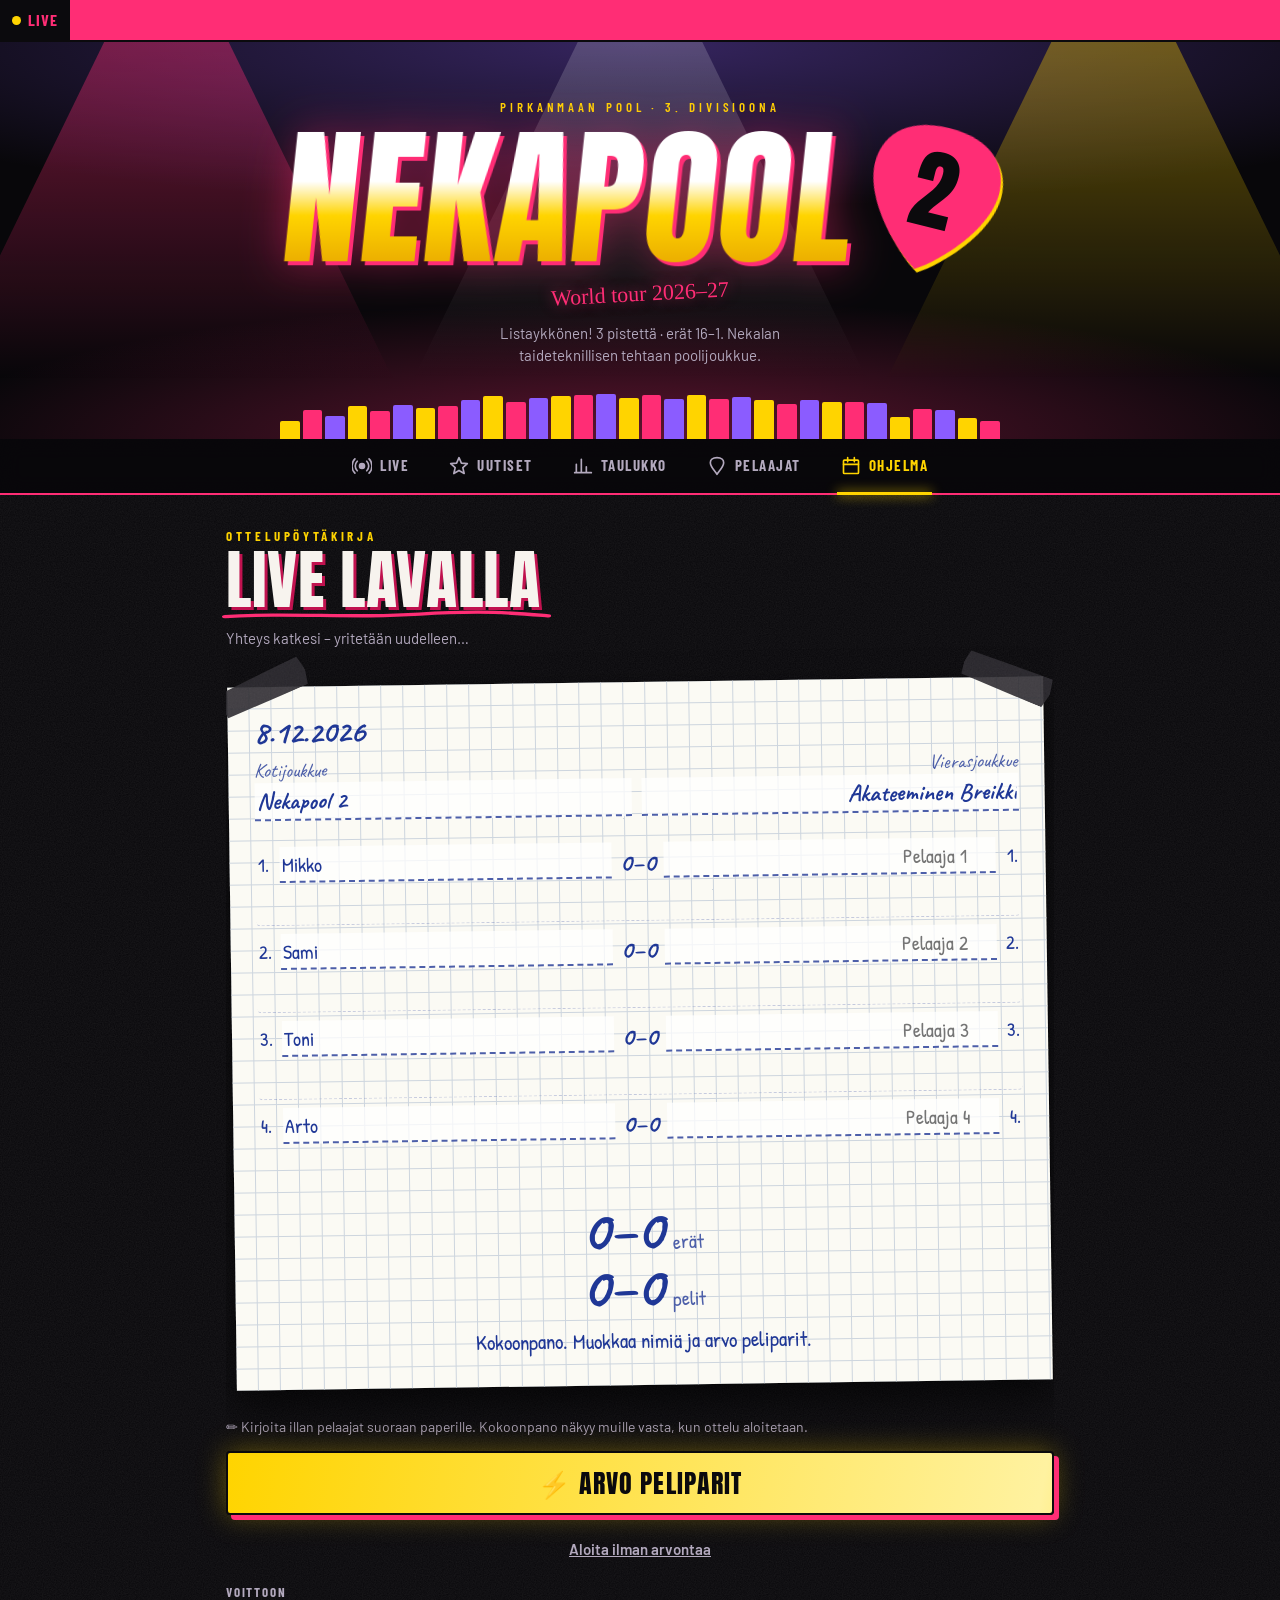
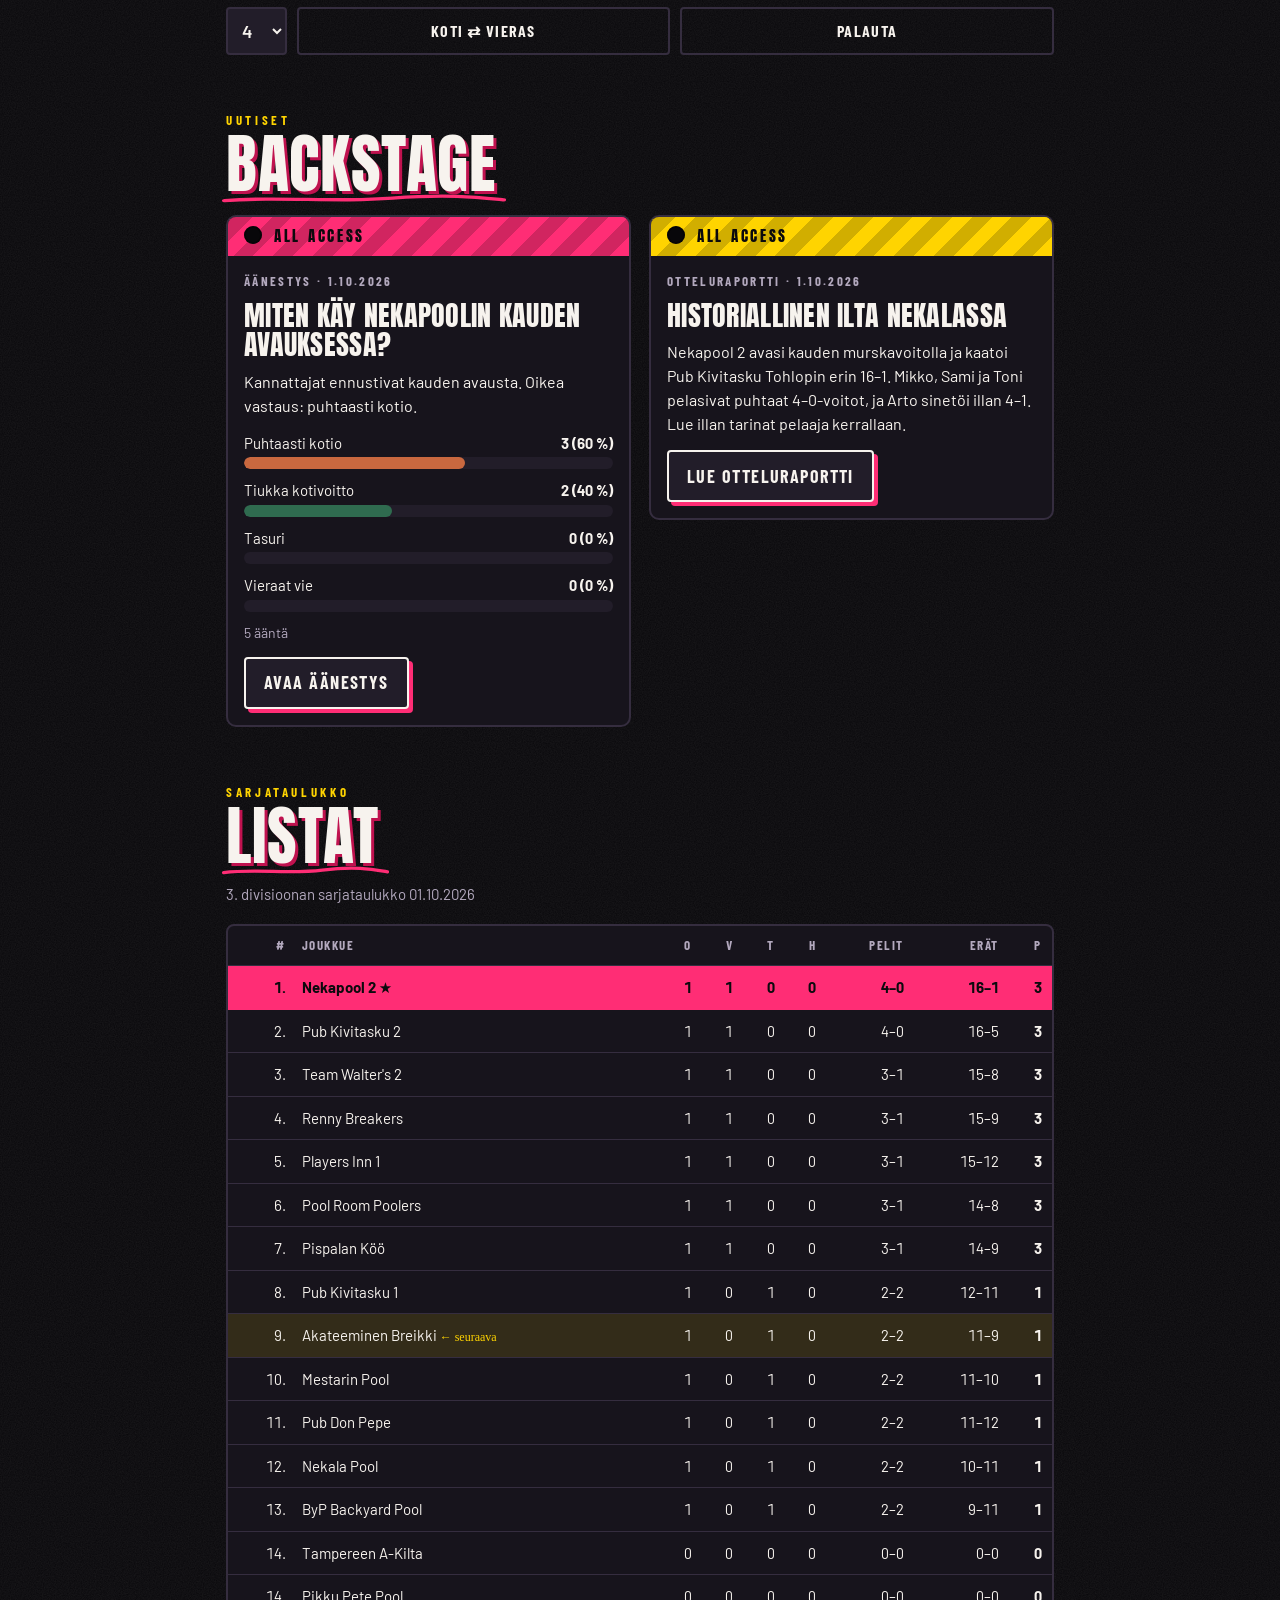
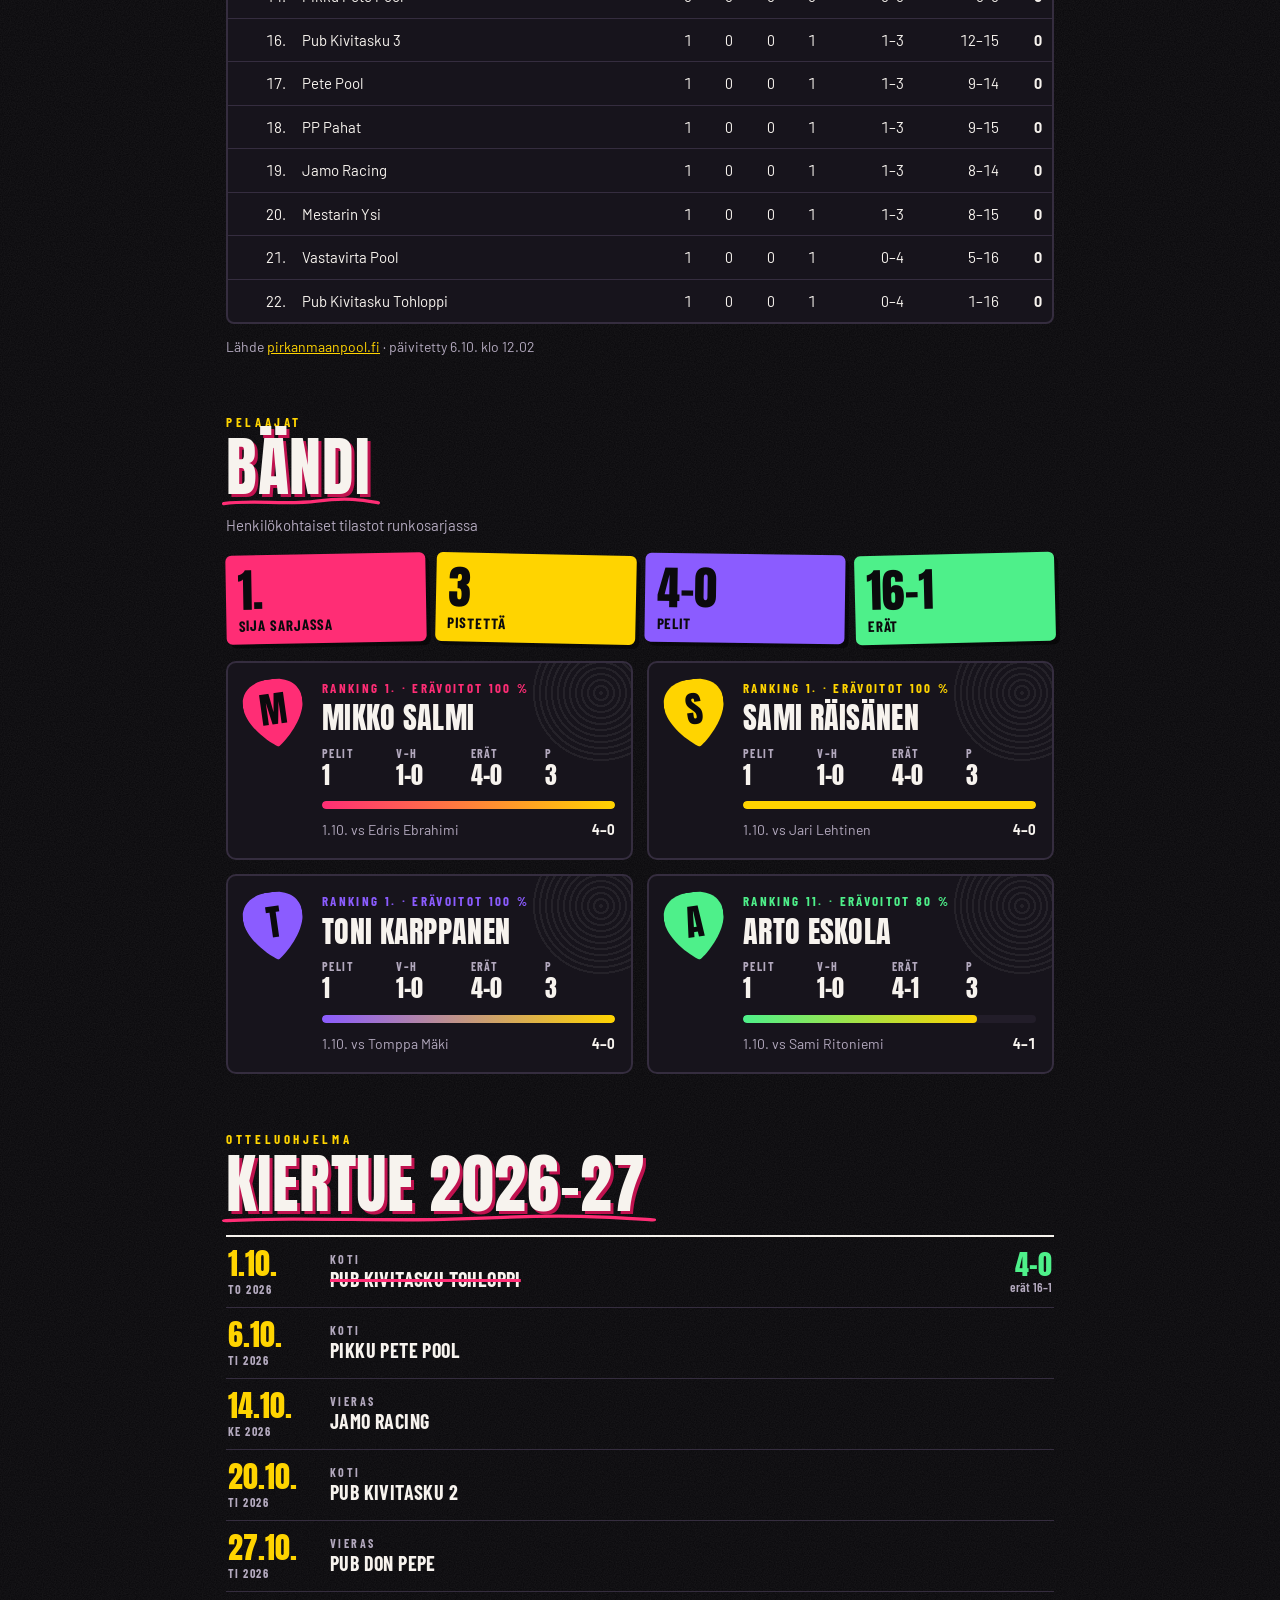
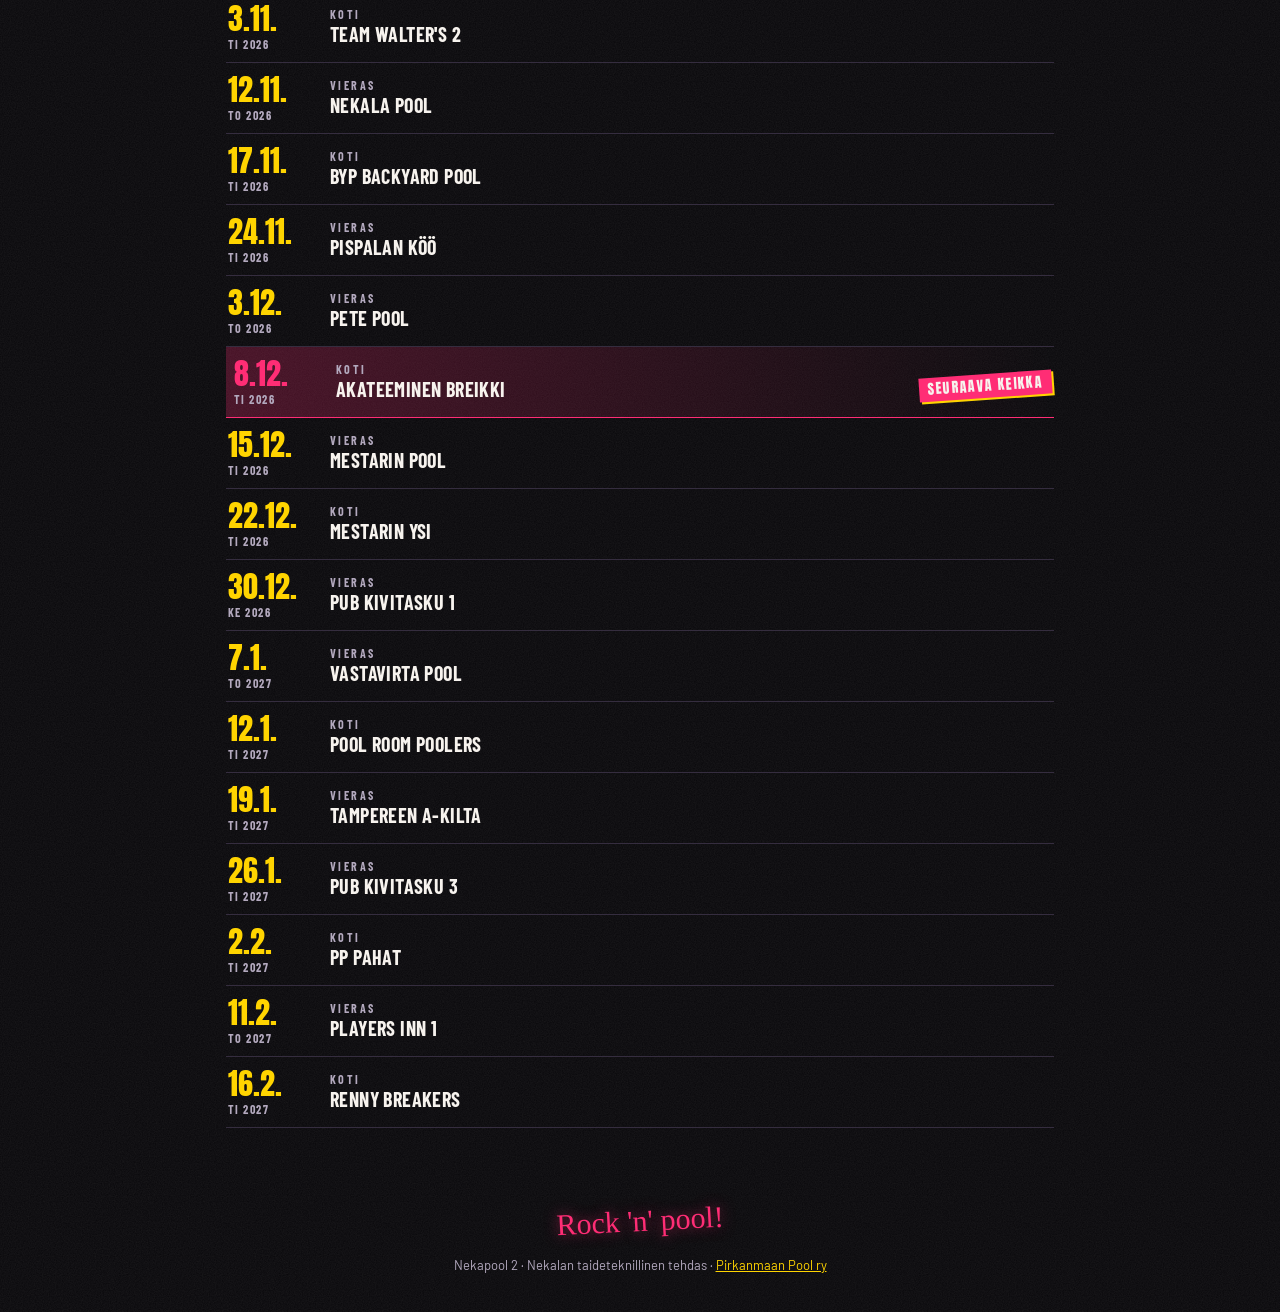
==== index.html @ 81267bf2 "Pöytäkirja: kokoonpano, Aloita ottelu ja + Erä -kirjaus - Kokoonpano (pelaajat ja joukkueet) muokatt" ====
<!doctype html>
<html lang="fi">
<head>
  <meta charset="utf-8">
  <meta name="viewport" content="width=device-width,initial-scale=1,viewport-fit=cover">
  <title>Nekapool 2</title>
  <meta name="description" content="Nekapool 2 – Pirkanmaan Poolin 3. divisioonan joukkue. Live-pöytäkirja, sarjataulukko, tilastot ja uutiset.">
  <meta name="theme-color" content="#08070a">
  <link rel="icon" href="data:image/svg+xml,%3Csvg xmlns='http://www.w3.org/2000/svg' viewBox='0 0 32 32'%3E%3Cpath d='M16 1C27 1 31 7 31 13C31 22 21 29 16 31C11 29 1 22 1 13C1 7 5 1 16 1Z' fill='%23ff2d75'/%3E%3Cpath d='M18 5L10 18H15L13 27L22 13H17Z' fill='%23ffd400'/%3E%3C/svg%3E">
  <link rel="preconnect" href="https://fonts.googleapis.com">
  <link rel="preconnect" href="https://fonts.gstatic.com" crossorigin>
  <link rel="stylesheet" href="https://fonts.googleapis.com/css2?family=Anton&family=Barlow+Condensed:wght@500;600;700&family=Barlow:wght@400;500;600&family=Caveat:wght@500;700&family=Patrick+Hand&family=Permanent+Marker&display=swap">
  <link rel="stylesheet" href="css/tyyli.css">
</head>
<body>

<!-- Live-tikkeri: päivittyy pöytäkirjan mukana -->
<a class="ticker" href="#live" aria-label="Live-tilanne">
  <span class="ticker-tag"><span class="live-dot" id="syncDot" aria-hidden="true"></span>Live</span>
  <span class="ticker-track"><span class="ticker-run" id="ticker">Nekapool 2 · Nekalan taideteknillinen tehdas</span></span>
</a>

<header class="hero">
  <div class="beams" aria-hidden="true"><i></i><i></i><i></i></div>
  <div class="hero-in">
    <p class="kicker">Pirkanmaan Pool · 3. divisioona</p>
    <h1 class="logo">
      <span class="logo-word">Nekapool</span>
      <span class="logo-num" aria-label="2">
        <svg viewBox="0 0 60 68" aria-hidden="true"><path d="M30 0C52 0 60 12 60 24C60 42 40 62 30 68C20 62 0 42 0 24C0 12 8 0 30 0Z"/></svg>
        <b>2</b>
      </span>
    </h1>
    <p class="scrawl">World tour 2026–27</p>
    <p class="hero-lede" id="heroLede">Nekalan taideteknillisen tehtaan poolijoukkue.</p>
    <div class="eq" aria-hidden="true"></div>
  </div>
</header>

<!-- Alanavigaatio peukalon ulottuville -->
<nav class="tabbar" aria-label="Osiot">
  <a href="#live" data-sec="live">
    <svg viewBox="0 0 24 24" aria-hidden="true"><circle cx="12" cy="12" r="3"/><path d="M6.3 6.3a8 8 0 0 0 0 11.4M17.7 6.3a8 8 0 0 1 0 11.4M3.5 3.5a12 12 0 0 0 0 17M20.5 3.5a12 12 0 0 1 0 17"/></svg>
    <span>Live</span>
  </a>
  <a href="#uutiset" data-sec="uutiset">
    <svg viewBox="0 0 24 24" aria-hidden="true"><path d="M12 2l2.9 6.6 7.1.6-5.4 4.7 1.6 7.1L12 17.3 5.8 21l1.6-7.1L2 9.2l7.1-.6z"/></svg>
    <span>Uutiset</span>
  </a>
  <a href="#sarjataulukko" data-sec="sarjataulukko">
    <svg viewBox="0 0 24 24" aria-hidden="true"><path d="M4 20V10M10 20V4M16 20v-7M22 20H2"/></svg>
    <span>Taulukko</span>
  </a>
  <a href="#pelaajat" data-sec="pelaajat">
    <svg viewBox="0 0 24 24" aria-hidden="true"><path d="M12 2c5.5 0 8 3 8 6 0 4.5-5 9.5-8 14-3-4.5-8-9.5-8-14 0-3 2.5-6 8-6z"/></svg>
    <span>Pelaajat</span>
  </a>
  <a href="#ohjelma" data-sec="ohjelma">
    <svg viewBox="0 0 24 24" aria-hidden="true"><rect x="3" y="5" width="18" height="16" rx="1"/><path d="M3 10h18M8 2v5M16 2v5"/></svg>
    <span>Ohjelma</span>
  </a>
</nav>

<main>

  <!-- LIVE-PÖYTÄKIRJA -->
  <section id="live" class="sec" aria-labelledby="liveOtsikko" data-mode="kokoonpano">
    <header class="sec-head">
      <p class="sec-kick">Ottelupöytäkirja</p>
      <h2 id="liveOtsikko">Live lavalla</h2>
      <p class="sync"><span id="syncText">Yhdistetään…</span></p>
    </header>

    <div class="paper-wall">
      <div class="paper" id="paper">
        <div class="p-date"><span id="pDate">–</span></div>

        <div class="p-teams">
          <div class="p-team">
            <div class="p-label">Kotijoukkue</div>
            <div class="p-name" id="pKoti">–</div>
            <input class="p-name-in" id="pKotiIn" type="text" maxlength="60" autocomplete="off" aria-label="Kotijoukkueen nimi" hidden>
          </div>
          <div class="p-team right">
            <div class="p-label">Vierasjoukkue</div>
            <div class="p-name" id="pVieras">–</div>
            <input class="p-name-in" id="pVierasIn" type="text" maxlength="60" autocomplete="off" aria-label="Vierasjoukkueen nimi" hidden>
          </div>
        </div>

        <div class="p-games" id="pGames"></div>

        <div class="p-total">
          <div class="p-total-row"><span class="p-total-num" id="pErat">0–0</span><span class="p-total-lbl">erät</span></div>
          <div class="p-total-row"><span class="p-total-num" id="pPelit">0–0</span><span class="p-total-lbl">pelit</span></div>
        </div>
        <p class="p-status" id="pStatus" aria-live="polite"></p>
      </div>
    </div>

    <!-- 1. kokoonpano: näkyy vain tällä laitteella kunnes ottelu aloitetaan -->
    <div class="controls" id="setupCtl">
      <p class="note setup-note">✏️ Kirjoita illan pelaajat suoraan paperille. Kokoonpano näkyy muille vasta, kun ottelu aloitetaan.</p>
      <button class="btn btn-rock" id="drawBtn" type="button"><span aria-hidden="true">⚡</span> Arvo peliparit</button>
      <button class="btn btn-rock btn-start" id="startBtn" type="button" hidden><span aria-hidden="true">▶</span> Aloita ottelu</button>
      <button class="text-link" id="startLink" type="button">Aloita ilman arvontaa</button>
      <div class="setup-tools">
        <label class="field">Voittoon
          <select id="raceSel">
            <option>3</option><option selected>4</option><option>5</option><option>6</option>
          </select>
        </label>
        <button class="btn btn-ghost" id="swapBtn" type="button">Koti ⇄ vieras</button>
        <button class="btn btn-ghost" id="resetBtn" type="button">Palauta</button>
      </div>
    </div>

    <!-- 2. käynnissä oleva / päättynyt ottelu -->
    <div class="controls" id="liveCtl" hidden>
      <p class="note live-hint" id="liveHint">Paina pelin kohdalla <b>+ Erä</b> ja valitse erän voittaja. Tulos näkyy heti kaikille. Peli päättyy, kun toisella on tarvittavat erävoitot.</p>
      <button class="btn" id="joinBtn" type="button">Kirjaa tuloksia tällä puhelimella</button>
      <div class="live-tools">
        <button class="btn btn-ghost" id="namesBtn" type="button" aria-pressed="false">Muokkaa nimiä</button>
        <button class="btn btn-ghost" id="endBtn" type="button">Lopeta ottelu</button>
      </div>
    </div>
  </section>

  <!-- UUTISET -->
  <section id="uutiset" class="sec" aria-labelledby="uutisOtsikko">
    <header class="sec-head">
      <p class="sec-kick">Uutiset</p>
      <h2 id="uutisOtsikko">Backstage</h2>
    </header>
    <div class="news" id="news"><p class="note">Ladataan…</p></div>
  </section>

  <!-- SARJATAULUKKO -->
  <section id="sarjataulukko" class="sec" aria-labelledby="stOtsikko">
    <header class="sec-head">
      <p class="sec-kick">Sarjataulukko</p>
      <h2 id="stOtsikko">Listat</h2>
      <p class="sec-sub" id="stSub">3. divisioona</p>
    </header>
    <div class="table-wrap">
      <table class="table" id="stTable">
        <thead><tr>
          <th class="num" scope="col">#</th><th scope="col">Joukkue</th>
          <th class="num" scope="col" title="Ottelut">O</th>
          <th class="num opt" scope="col" title="Voitot">V</th>
          <th class="num opt" scope="col" title="Tasapelit">T</th>
          <th class="num opt" scope="col" title="Häviöt">H</th>
          <th class="num opt" scope="col" title="Pelit">Pelit</th>
          <th class="num" scope="col" title="Erät">Erät</th>
          <th class="num" scope="col" title="Pisteet">P</th>
        </tr></thead>
        <tbody></tbody>
      </table>
    </div>
    <p class="note">Lähde <a href="https://www.pirkanmaanpool.fi/sarjataulukot.shtml#3divari" target="_blank" rel="noopener">pirkanmaanpool.fi</a> · päivitetty <span class="upd"></span></p>
  </section>

  <!-- PELAAJAT -->
  <section id="pelaajat" class="sec" aria-labelledby="plOtsikko">
    <header class="sec-head">
      <p class="sec-kick">Pelaajat</p>
      <h2 id="plOtsikko">Bändi</h2>
      <p class="sec-sub">Henkilökohtaiset tilastot runkosarjassa</p>
    </header>
    <div class="team-stats" id="teamStats"></div>
    <div class="cards" id="playerCards"></div>
  </section>

  <!-- OTTELUOHJELMA -->
  <section id="ohjelma" class="sec" aria-labelledby="ohOtsikko">
    <header class="sec-head">
      <p class="sec-kick">Otteluohjelma</p>
      <h2 id="ohOtsikko">Kiertue 2026–27</h2>
    </header>
    <ol class="fixtures" id="fixtures"></ol>
  </section>

  <footer class="foot">
    <p class="scrawl">Rock 'n' pool!</p>
    <p>Nekapool 2 · Nekalan taideteknillinen tehdas · <a href="https://www.pirkanmaanpool.fi/" target="_blank" rel="noopener">Pirkanmaan Pool ry</a></p>
  </footer>
</main>


<script src="js/live.js"></script>
<script src="js/app.js"></script>
</body>
</html>
---- css/tyyli.css ----
/* Nekapool 2 – rokkijulisteen ilme, mobiili ensin.
   Musta lava, pinkki ja kulta, valonheittimet, tussiraapustukset ja plektrat.
   Pohjatyylit ovat puhelimelle; isommat näytöt min-width-kyselyillä lopussa.
   Live-pöytäkirja on gaffateipattu ruutupaperi kuulakärkikynän sinisellä. */
:root {
  --bg: #08070a;
  --panel: #17141c;
  --panel-2: #221d29;
  --line: #352d3f;
  --fg: #f7f3ee;
  --muted: #b3a9be;
  --pink: #ff2d75;
  --pink-deep: #c0124f;
  --gold: #ffd400;
  --gold-deep: #e8a800;
  --violet: #8b5cff;
  --green: #4ef08a;
  --on: #0b0a0d;
  --paper: #fbfaf4;
  --grid: #cdd5de;
  --ink: #1f3796;
  --ink-soft: #4d5fa9;
  --tape: rgba(40, 38, 44, 0.9);
  --font-poster: 'Anton', 'Impact', 'Arial Narrow Bold', sans-serif;
  --font-cond: 'Barlow Condensed', 'Arial Narrow', sans-serif;
  --font-body: 'Barlow', system-ui, -apple-system, 'Segoe UI', sans-serif;
  --font-marker: 'Permanent Marker', 'Comic Sans MS', cursive;
  --font-hand: 'Patrick Hand', 'Comic Sans MS', cursive;
  --font-hand2: 'Caveat', 'Patrick Hand', cursive;
  --tabbar-h: 64px;
  --noise: url("data:image/svg+xml,%3Csvg xmlns='http://www.w3.org/2000/svg' width='160' height='160'%3E%3Cfilter id='n'%3E%3CfeTurbulence type='fractalNoise' baseFrequency='.85' numOctaves='3' stitchTiles='stitch'/%3E%3CfeColorMatrix values='0 0 0 0 1 0 0 0 0 1 0 0 0 0 1 0 0 0 .07 0'/%3E%3C/filter%3E%3Crect width='100%25' height='100%25' filter='url(%23n)'/%3E%3C/svg%3E");
  color-scheme: dark;
}
* { box-sizing: border-box; }
html { scroll-behavior: smooth; scroll-padding-top: 48px; -webkit-text-size-adjust: 100%; }
body {
  margin: 0;
  background: var(--bg);
  background-image: var(--noise);
  color: var(--fg);
  font-family: var(--font-body);
  font-size: 16px;
  line-height: 1.5;
  padding-bottom: calc(var(--tabbar-h) + env(safe-area-inset-bottom, 0px));
  overflow-x: hidden;
}
a { color: var(--gold); }
[hidden] { display: none !important; }
button, select, input, a { -webkit-tap-highlight-color: transparent; }
button:focus-visible, a:focus-visible, input:focus-visible, select:focus-visible { outline: 3px solid var(--gold); outline-offset: 3px; }

/* ===== live-tikkeri ===== */
.ticker {
  position: sticky; top: 0; z-index: 30;
  display: flex; align-items: stretch; height: 40px;
  background: var(--pink); color: var(--on); text-decoration: none;
  font-family: var(--font-cond); font-weight: 700; font-size: 16px; letter-spacing: 0.06em; text-transform: uppercase;
  border-bottom: 2px solid var(--on);
  padding-top: env(safe-area-inset-top, 0px);
  box-sizing: content-box;
}
.ticker-tag { flex: none; display: flex; align-items: center; gap: 7px; padding: 0 12px; background: var(--on); color: var(--pink); }
.ticker-track { flex: 1; min-width: 0; overflow: hidden; display: flex; align-items: center; }
.ticker-run { display: inline-block; white-space: nowrap; padding-left: 100%; animation: tick 24s linear infinite; }
@keyframes tick { to { transform: translateX(-100%); } }
.live-dot { width: 9px; height: 9px; border-radius: 50%; background: var(--muted); display: inline-block; flex: none; }
.live-dot.ok { background: var(--green); animation: pulse 1.6s infinite; }
.live-dot.err { background: var(--gold); }
@keyframes pulse { 0% { box-shadow: 0 0 0 0 rgba(78, 240, 138, 0.7); } 70% { box-shadow: 0 0 0 8px rgba(78, 240, 138, 0); } 100% { box-shadow: 0 0 0 0 rgba(78, 240, 138, 0); } }

/* ===== hero: lava ja valonheittimet ===== */
.hero { position: relative; overflow: hidden; padding: 34px 16px 0; isolation: isolate;
  background:
    radial-gradient(120% 70% at 50% 0%, rgba(139, 92, 255, 0.35), transparent 60%),
    radial-gradient(80% 50% at 50% 100%, rgba(255, 45, 117, 0.35), transparent 70%),
    var(--bg);
}
.beams { position: absolute; inset: 0; z-index: -1; pointer-events: none; }
.beams i { position: absolute; top: -20%; left: 50%; width: 46%; height: 140%; transform-origin: 50% 0;
  background: linear-gradient(180deg, rgba(255, 255, 255, 0.22), rgba(255, 255, 255, 0) 75%);
  clip-path: polygon(46% 0, 54% 0, 100% 100%, 0 100%); mix-blend-mode: screen; animation: sweep 7s ease-in-out infinite alternate; }
.beams i:nth-child(1) { margin-left: -60%; --a: 24deg; background: linear-gradient(180deg, rgba(255, 45, 117, 0.5), transparent 75%); }
.beams i:nth-child(2) { margin-left: -23%; --a: -4deg; animation-duration: 9s; }
.beams i:nth-child(3) { margin-left: 14%; --a: -26deg; background: linear-gradient(180deg, rgba(255, 212, 0, 0.45), transparent 75%); animation-duration: 8s; }
@keyframes sweep { from { transform: rotate(var(--a)); } to { transform: rotate(calc(var(--a) * -0.6)); } }
.hero-in { max-width: 720px; margin-inline: auto; text-align: center; }
.kicker { margin: 0 0 8px; font-family: var(--font-cond); font-weight: 600; font-size: 13px; letter-spacing: 0.3em; text-transform: uppercase; color: var(--gold); }
.logo { margin: 0; display: flex; align-items: center; justify-content: center; gap: 4px; line-height: 1; }
.logo-word {
  font-family: var(--font-poster); font-weight: 400; text-transform: uppercase;
  font-size: clamp(56px, 19vw, 150px); line-height: 0.95; letter-spacing: 0.01em;
  background: linear-gradient(180deg, #fff 0%, #fff 38%, var(--gold) 62%, var(--gold-deep) 100%);
  -webkit-background-clip: text; background-clip: text; color: transparent;
  filter: drop-shadow(4px 4px 0 var(--pink)) drop-shadow(0 0 22px rgba(255, 45, 117, 0.45));
  transform: skewX(-6deg);
  padding-right: 0.06em;
}
.logo-num { position: relative; flex: none; width: clamp(54px, 17vw, 128px); aspect-ratio: 60 / 68; transform: rotate(14deg); animation: wobble 4s ease-in-out infinite; }
.logo-num svg { position: absolute; inset: 0; width: 100%; height: 100%; fill: var(--pink); filter: drop-shadow(3px 3px 0 var(--gold)); }
.logo-num b { position: absolute; inset: 0 0 12% 0; display: grid; place-items: center; font-family: var(--font-poster); font-weight: 400; font-size: clamp(36px, 12vw, 88px); color: var(--on); }
@keyframes wobble { 50% { transform: rotate(4deg) scale(1.05); } }
.scrawl { margin: 6px 0 0; font-family: var(--font-marker); font-size: 22px; color: var(--pink); transform: rotate(-3deg); text-shadow: 0 0 14px rgba(255, 45, 117, 0.6); }
.hero-lede { margin: 12px auto 0; max-width: 36ch; color: var(--muted); font-size: 15px; }

/* ekvalisaattori lavan reunassa */
.eq { display: flex; align-items: flex-end; gap: 3px; height: 54px; margin-top: 18px; }
.eq i { flex: 1; min-width: 0; display: block; transform-origin: bottom; animation: eq 1s ease-in-out infinite alternate; border-radius: 2px 2px 0 0; }
@keyframes eq { from { transform: scaleY(1); } to { transform: scaleY(0.25); } }

/* ===== osiot ===== */
main { display: flex; flex-direction: column; gap: 56px; padding: 32px 16px 24px; max-width: 760px; margin-inline: auto; }
.sec { min-width: 0; }
.sec-head { margin-bottom: 18px; }
.sec-kick { margin: 0; font-family: var(--font-cond); font-weight: 700; font-size: 13px; letter-spacing: 0.28em; text-transform: uppercase; color: var(--gold); }
h2 {
  margin: 2px 0 0; font-family: var(--font-poster); font-weight: 400; font-size: 46px; line-height: 1;
  text-transform: uppercase; letter-spacing: 0.01em; display: inline-block; position: relative;
  text-shadow: 3px 3px 0 var(--pink-deep);
}
/* tussiviiva otsikon alla */
h2::after { content: ''; position: absolute; left: -4px; right: -10px; bottom: -8px; height: 10px;
  background: url("data:image/svg+xml,%3Csvg xmlns='http://www.w3.org/2000/svg' viewBox='0 0 200 12' preserveAspectRatio='none'%3E%3Cpath d='M2 8C40 3 80 10 120 5S180 4 198 7' fill='none' stroke='%23ff2d75' stroke-width='4' stroke-linecap='round'/%3E%3C/svg%3E") no-repeat 0 0 / 100% 100%; }
h3 { margin: 0; font-family: var(--font-poster); font-weight: 400; font-size: 28px; line-height: 1.05; text-transform: uppercase; letter-spacing: 0.01em; }
.sec-sub, .sync { margin: 14px 0 0; color: var(--muted); font-size: 15px; }
.note { margin: 12px 0 0; color: var(--muted); font-size: 14px; }

/* ===== napit ===== */
.btn {
  display: inline-flex; align-items: center; justify-content: center; gap: 8px;
  font-family: var(--font-cond); font-size: 18px; font-weight: 700; letter-spacing: 0.08em; text-transform: uppercase;
  min-height: 52px; padding: 10px 18px; color: var(--fg); background: var(--panel-2);
  border: 2px solid var(--fg); border-radius: 4px; cursor: pointer; text-decoration: none;
  box-shadow: 4px 4px 0 var(--pink); transition: transform 0.1s, box-shadow 0.1s;
}
.btn:active { transform: translate(3px, 3px); box-shadow: 1px 1px 0 var(--pink); }
.btn:disabled { opacity: 0.5; cursor: default; }
.btn[aria-pressed="true"] { background: var(--gold); color: var(--on); border-color: var(--on); }
.btn-rock {
  font-family: var(--font-poster); font-weight: 400; font-size: 26px; letter-spacing: 0.04em; min-height: 64px;
  color: var(--on); border-color: var(--on);
  background: linear-gradient(100deg, var(--gold) 0%, #fff2a0 45%, var(--gold) 55%, var(--gold-deep) 100%);
  background-size: 220% 100%; animation: shine 3.5s linear infinite;
  box-shadow: 5px 5px 0 var(--pink), 0 0 28px rgba(255, 212, 0, 0.35);
}
@keyframes shine { from { background-position: 100% 0; } to { background-position: -120% 0; } }
.btn-ghost { background: transparent; box-shadow: none; border-color: var(--line); min-height: 48px; font-size: 16px; padding: 8px 10px; }
.btn-ghost:active { transform: none; box-shadow: none; background: var(--panel-2); }

/* ===== ruutupaperi lavan seinällä ===== */
.paper-wall { padding: 14px 6px 6px; overflow-x: clip; overflow-y: visible; }
.paper {
  position: relative;
  color: var(--ink);
  background-color: var(--paper);
  background-image:
    linear-gradient(var(--grid) 1px, transparent 1px),
    linear-gradient(90deg, var(--grid) 1px, transparent 1px);
  background-size: 20px 20px;
  background-position: -1px -1px;
  box-shadow: 0 18px 40px rgba(0, 0, 0, 0.6), 0 0 0 1px rgba(0, 0, 0, 0.2);
  transform: rotate(-0.8deg);
  padding: 26px 14px 24px;
  font-family: var(--font-hand);
}
/* gaffateipit */
.paper::before, .paper::after {
  content: ''; position: absolute; top: -14px; width: 92px; height: 30px; background-color: var(--tape);
  background-image: var(--noise);
  clip-path: polygon(3% 8%, 97% 0, 100% 50%, 96% 100%, 2% 92%, 0 50%);
}
.paper::before { left: -10px; transform: rotate(-24deg); }
.paper::after { right: -10px; transform: rotate(22deg); }
.p-date { font-family: var(--font-hand2); font-size: 32px; font-weight: 700; line-height: 1; margin-bottom: 12px; }
.p-teams { display: grid; grid-template-columns: 1fr 1fr; gap: 10px; margin-bottom: 18px; }
.p-team.right { text-align: right; }
.p-label { font-family: var(--font-hand2); font-size: 20px; line-height: 1; color: var(--ink-soft); }
.p-name { font-family: var(--font-hand2); font-size: 26px; font-weight: 700; line-height: 1.05; overflow-wrap: anywhere; }

.p-games { display: flex; flex-direction: column; }
.g-row { display: grid; grid-template-columns: minmax(0, 1fr) auto minmax(0, 1fr); align-items: start; gap: 4px; padding: 8px 2px; border-radius: 4px; transition: background-color 0.4s; border-bottom: 1px dashed rgba(31, 55, 150, 0.25); }
.g-row:last-of-type { border-bottom: 0; }
.g-row.flash { animation: flash 1.1s ease-out; }
@keyframes flash { from { background-color: rgba(255, 212, 0, 0.75); } to { background-color: transparent; } }
.g-side { display: grid; grid-template-columns: 20px minmax(0, 1fr); align-items: center; gap: 2px; min-width: 0; }
.g-side.right { grid-template-columns: minmax(0, 1fr) 20px; text-align: right; }
.g-side.right .g-nro { grid-column: 2; grid-row: 1; }
.g-side.right .g-name { grid-column: 1; grid-row: 1; }
.g-nro { font-size: 19px; }
.g-name { font-size: 21px; line-height: 1.05; overflow-wrap: anywhere; min-width: 0; }
.g-name input, .p-name-in {
  width: 100%; font: inherit; font-size: 20px; color: var(--ink); background: rgba(255, 255, 255, 0.75);
  border: 0; border-bottom: 2px dashed var(--ink-soft); padding: 0 2px; min-height: 36px; border-radius: 0;
}
.g-side.right .g-name input, .p-team.right .p-name-in { text-align: right; }
.p-name-in { font-family: var(--font-hand2) !important; font-weight: 700; font-size: 24px !important; margin-top: 2px; }
.g-tally { grid-column: 1 / -1; display: flex; flex-wrap: wrap; align-items: center; gap: 6px; min-height: 28px; margin-top: 4px; }
.g-side.right .g-tally { justify-content: flex-end; }
.g-mid { font-family: var(--font-hand2); font-size: 26px; font-weight: 700; min-width: 44px; text-align: center; white-space: nowrap; line-height: 1.6; }
.g-row.won-home .g-side:first-child .g-name, .g-row.won-away .g-side.right .g-name { text-decoration: underline; text-decoration-thickness: 2px; text-underline-offset: 3px; }
.g-row.won-home .g-mid, .g-row.won-away .g-mid { color: var(--pink-deep); }

/* tukkimerkit: neljä viivaa + viides vinoon */
.tally { display: inline-flex; gap: 8px; flex-wrap: wrap; }
.tg { position: relative; display: inline-flex; gap: 4px; height: 22px; padding: 0 2px; }
.tg i { display: block; width: 2.5px; height: 22px; background: var(--ink); border-radius: 2px; transform: rotate(var(--r, 2deg)); }
.tg i:nth-child(2) { --r: -2deg; }
.tg i:nth-child(3) { --r: 3deg; }
.tg.five::after { content: ''; position: absolute; left: -4px; right: -4px; top: 50%; height: 2.5px; background: var(--ink); transform: rotate(-28deg); border-radius: 2px; }
.tg i.new { animation: draw 0.35s ease-out; transform-origin: bottom; }
@keyframes draw { from { transform: scaleY(0); } }

/* erän kirjaus pelin alla */
.g-act { grid-column: 1 / -1; display: flex; flex-wrap: wrap; align-items: center; justify-content: center; gap: 8px; margin-top: 8px; }
.g-act button { font-family: var(--font-body); cursor: pointer; touch-action: manipulation; -webkit-user-select: none; user-select: none; }
.g-add {
  min-height: 46px; min-width: 132px; padding: 0 22px; border-radius: 999px; border: 2px solid var(--pink-deep);
  background: var(--pink); color: #fff; font-weight: 700; font-size: 20px; letter-spacing: 0.04em;
  box-shadow: 0 4px 0 var(--pink-deep);
}
.g-add:active { transform: translateY(3px); box-shadow: 0 1px 0 var(--pink-deep); }
.g-undo { width: 46px; height: 46px; border-radius: 50%; border: 2px solid var(--ink); background: #fff; color: var(--ink); font-size: 22px; font-weight: 700; padding: 0; }
.g-ask { flex: 1 1 100%; text-align: center; font-size: 21px; }
.g-pick { flex: 1 1 100%; display: grid; grid-template-columns: 1fr 1fr; gap: 8px; }
.g-act .pick {
  min-height: 56px; padding: 6px 10px; border-radius: 10px; border: 2px solid var(--ink); background: var(--ink); color: #fff;
  font-family: var(--font-hand); font-size: 22px; line-height: 1.1; overflow-wrap: anywhere; box-shadow: 0 4px 0 #0f1d5c;
}
.g-act .pick:active { transform: translateY(3px); box-shadow: 0 1px 0 #0f1d5c; }
.g-act .g-cancel { background: none; border: 0; color: var(--ink-soft); font-family: var(--font-hand); font-size: 19px; text-decoration: underline; min-height: 40px; padding: 0 10px; }
.g-done { font-size: 19px; color: var(--pink-deep); }
.g-row.picking { background: rgba(255, 45, 117, 0.12); }

.p-total { margin-top: 20px; display: flex; flex-direction: column; align-items: center; }
.p-total-row { display: flex; align-items: baseline; gap: 10px; }
.p-total-num { font-family: var(--font-hand2); font-weight: 700; font-size: 60px; line-height: 0.95; }
.p-total-lbl { font-size: 20px; color: var(--ink-soft); }
.p-status { text-align: center; font-size: 21px; margin: 10px 0 0; min-height: 1.2em; }

.paper.shuffling .g-row { animation: shake 0.1s linear infinite alternate; }
@keyframes shake { from { transform: translateX(-3px) rotate(-0.6deg); } to { transform: translateX(3px) rotate(0.6deg); } }

.controls { display: flex; flex-direction: column; gap: 14px; margin-top: 26px; }
.controls > .btn { width: 100%; }
.controls .note { margin: 0; }
.btn-start {
  background: linear-gradient(100deg, var(--pink) 0%, #ff7aa8 45%, var(--pink) 55%, var(--pink-deep) 100%);
  background-size: 220% 100%; color: #fff; border-color: var(--on);
  box-shadow: 5px 5px 0 var(--gold), 0 0 30px rgba(255, 45, 117, 0.5);
}
.text-link { align-self: center; background: none; border: 0; color: var(--muted); font: 600 15px var(--font-body); text-decoration: underline; cursor: pointer; padding: 6px; min-height: 40px; }
.setup-tools { display: grid; grid-template-columns: auto 1fr 1fr; gap: 10px; align-items: end; }
.live-tools { display: flex; gap: 10px; }
.live-tools .btn { flex: 1; }
.live-hint { border-left: 4px solid var(--pink); padding-left: 12px; }
.field { display: flex; flex-direction: column; gap: 4px; font-family: var(--font-cond); font-size: 13px; font-weight: 700; letter-spacing: 0.14em; text-transform: uppercase; color: var(--muted); }
.field select { min-height: 48px; background: var(--panel-2); color: var(--fg); border: 2px solid var(--line); border-radius: 4px; font: 600 18px var(--font-body); padding: 0 10px; }

/* ===== uutiset: backstage-passit ===== */
.news { display: flex; flex-direction: column; gap: 18px; }
.news-card { position: relative; background: var(--panel); border: 2px solid var(--line); border-radius: 10px; overflow: hidden; }
.news-card::before {
  content: 'All access'; display: block; padding: 8px 16px 8px 46px;
  font-family: var(--font-poster); font-size: 15px; letter-spacing: 0.18em; text-transform: uppercase; color: var(--on);
  background: repeating-linear-gradient(-45deg, var(--c, var(--pink)) 0 14px, rgba(0, 0, 0, 0.18) 14px 28px), var(--c, var(--pink));
}
/* rei'itys passin nauhalle */
.news-card::after { content: ''; position: absolute; left: 16px; top: 9px; width: 18px; height: 18px; border-radius: 50%; background: var(--bg); box-shadow: inset 0 0 0 2px rgba(0, 0, 0, 0.4); }
.news-body { padding: 16px; display: flex; flex-direction: column; gap: 10px; min-width: 0; }
.kick { margin: 0; font-family: var(--font-cond); font-weight: 700; font-size: 13px; letter-spacing: 0.18em; text-transform: uppercase; color: var(--muted); }
.news-body p { margin: 0; }
.news-img { width: calc(100% + 32px); max-width: none; margin: -16px -16px 4px; max-height: 260px; object-fit: cover; display: block; filter: contrast(1.1) saturate(1.1); }
.poll { display: flex; flex-direction: column; gap: 10px; margin-top: 4px; }
.poll-row { display: grid; grid-template-columns: minmax(0, 1fr) auto; gap: 3px 10px; font-size: 15px; }
.poll-bar { grid-column: 1 / -1; height: 12px; background: var(--panel-2); border-radius: 6px; overflow: hidden; }
.poll-bar span { display: block; height: 100%; width: 0; background: var(--b); border-radius: 6px; transition: width 0.9s cubic-bezier(0.3, 0.7, 0.2, 1); }
.poll-row b { font-variant-numeric: tabular-nums; }
.link-btn { align-self: stretch; margin-top: 4px; }

/* ===== sarjataulukko ===== */
.table-wrap { background: var(--panel); border: 2px solid var(--line); border-radius: 8px; overflow: hidden; }
.table { width: 100%; border-collapse: collapse; font-size: 15px; }
.table th, .table td { padding: 10px 6px; text-align: left; border-bottom: 1px solid var(--line); }
.table th { font-family: var(--font-cond); font-size: 13px; font-weight: 700; letter-spacing: 0.12em; text-transform: uppercase; color: var(--muted); }
.table .num { text-align: right; font-variant-numeric: tabular-nums; white-space: nowrap; }
.table th:first-child, .table td:first-child { padding-left: 10px; }
.table th:last-child, .table td:last-child { padding-right: 10px; font-weight: 700; }
.table .opt { display: none; }
.table td.team { overflow-wrap: anywhere; }
.table tbody tr:last-child td { border-bottom: 0; }
.table tr.us td { background: var(--pink); color: var(--on); font-weight: 700; border-bottom-color: var(--pink); }
.table tr.us td.team::after { content: ' ★'; }
.table tr.opp td { background: rgba(255, 212, 0, 0.12); }
.table tr.opp td.team::after { content: ' ← seuraava'; font-family: var(--font-marker); font-size: 12px; color: var(--gold); white-space: nowrap; }

/* ===== pelaajat: bändi ===== */
.team-stats { display: grid; grid-template-columns: repeat(2, minmax(0, 1fr)); gap: 10px; margin-bottom: 18px; }
.stat { position: relative; background: var(--c); color: var(--on); padding: 12px 12px 10px; display: flex; flex-direction: column; gap: 4px; min-width: 0; border-radius: 6px; transform: rotate(var(--rot, -1deg)); box-shadow: 4px 4px 0 rgba(0, 0, 0, 0.5); }
.stat:nth-child(2) { --rot: 1.2deg; }
.stat:nth-child(3) { --rot: 0.8deg; }
.stat:nth-child(4) { --rot: -1.4deg; }
.stat b { font-family: var(--font-poster); font-weight: 400; font-size: 46px; line-height: 1; font-variant-numeric: tabular-nums; }
.stat span { font-family: var(--font-cond); font-size: 15px; font-weight: 700; letter-spacing: 0.06em; text-transform: uppercase; line-height: 1.1; }
.cards { display: grid; grid-template-columns: 1fr; gap: 14px; }
.card { position: relative; display: grid; grid-template-columns: 64px minmax(0, 1fr); gap: 14px; background: var(--panel); border: 2px solid var(--line); border-radius: 10px; padding: 16px; overflow: hidden; }
/* vinyylin urat kulmassa */
.card::before { content: ''; position: absolute; right: -40px; top: -40px; width: 140px; height: 140px; border-radius: 50%; pointer-events: none;
  background: repeating-radial-gradient(circle, rgba(255, 255, 255, 0.06) 0 2px, transparent 2px 6px); }
/* plektra */
.tile { width: 60px; height: 68px; background: var(--c); color: var(--on); font-family: var(--font-poster); font-size: 36px; line-height: 60px; text-align: center;
  clip-path: path('M30 0C52 0 60 12 60 24C60 42 40 62 30 68C20 62 0 42 0 24C0 12 8 0 30 0Z'); transform: rotate(-8deg); }
.card .kick { color: var(--c); }
.card h3 { margin: 4px 0 10px; font-size: 30px; }
.pstats { display: grid; grid-template-columns: repeat(4, minmax(0, 1fr)); gap: 4px; margin: 0; }
.pstats div { display: flex; flex-direction: column; min-width: 0; }
.pstats dt { font-family: var(--font-cond); font-size: 12px; font-weight: 700; letter-spacing: 0.12em; text-transform: uppercase; color: var(--muted); }
.pstats dd { margin: 0; font-family: var(--font-poster); font-size: 24px; line-height: 1.15; font-variant-numeric: tabular-nums; }
.meter { height: 8px; margin: 12px 0 6px; background: var(--panel-2); border-radius: 4px; overflow: hidden; }
.meter span { display: block; height: 100%; background: linear-gradient(90deg, var(--c), var(--gold)); border-radius: 4px; }
.games { list-style: none; margin: 8px 0 0; padding: 0; font-size: 14px; color: var(--muted); }
.games li { display: flex; justify-content: space-between; gap: 8px; padding: 2px 0; }
.games b { color: var(--fg); font-variant-numeric: tabular-nums; }

/* ===== kiertuepäivät ===== */
.fixtures { list-style: none; margin: 0; padding: 0; border-top: 2px solid var(--fg); }
.fx { display: grid; grid-template-columns: 58px minmax(0, 1fr) auto; gap: 12px; align-items: center; padding: 12px 2px; border-bottom: 1px solid var(--line); }
.fx-date { font-family: var(--font-poster); font-size: 24px; line-height: 1; color: var(--gold); }
.fx-date small { display: block; font-family: var(--font-cond); font-weight: 700; font-size: 12px; color: var(--muted); letter-spacing: 0.12em; text-transform: uppercase; margin-top: 4px; }
.fx-teams { min-width: 0; overflow-wrap: anywhere; font-family: var(--font-cond); font-size: 20px; font-weight: 700; text-transform: uppercase; line-height: 1.1; letter-spacing: 0.02em; }
.fx-teams .ha { font-size: 12px; letter-spacing: 0.2em; color: var(--muted); margin-bottom: 2px; }
.fx-res { font-family: var(--font-poster); font-size: 28px; line-height: 1; text-align: right; white-space: nowrap; }
.fx-res small { display: block; font-family: var(--font-cond); font-size: 13px; font-weight: 600; color: var(--muted); margin-top: 3px; }
.fx-res a { color: inherit; text-decoration: none; }
.fx.win .fx-res a { color: var(--green); }
.fx.loss .fx-res a { color: var(--pink); }
.fx.draw .fx-res a { color: var(--gold); }
/* pelatut keikat yliviivattu kuin kiertuepaidan selässä */
.fx.win .fx-teams > div:last-child, .fx.loss .fx-teams > div:last-child, .fx.draw .fx-teams > div:last-child { text-decoration: line-through; text-decoration-color: var(--pink); text-decoration-thickness: 3px; }
.fx.next { background: linear-gradient(90deg, rgba(255, 45, 117, 0.25), transparent); border-bottom-color: var(--pink); padding-left: 8px; }
.fx.next .fx-date { color: var(--pink); }
.badge { display: inline-block; background: var(--pink); color: var(--on); font-family: var(--font-poster); font-size: 14px; letter-spacing: 0.1em; text-transform: uppercase; padding: 5px 9px; text-decoration: none; transform: rotate(-4deg); box-shadow: 2px 2px 0 var(--gold); }

.foot { text-align: center; color: var(--muted); font-size: 13px; padding-top: 8px; }
.foot .scrawl { font-size: 30px; margin-bottom: 8px; }

/* ===== alanavigaatio ===== */
.tabbar {
  position: fixed; left: 0; right: 0; bottom: 0; z-index: 40;
  display: grid; grid-template-columns: repeat(5, 1fr);
  height: calc(var(--tabbar-h) + env(safe-area-inset-bottom, 0px)); padding-bottom: env(safe-area-inset-bottom, 0px);
  background: rgba(8, 7, 10, 0.94); -webkit-backdrop-filter: blur(10px); backdrop-filter: blur(10px);
  border-top: 2px solid var(--pink);
}
.tabbar a { display: flex; flex-direction: column; align-items: center; justify-content: center; gap: 3px; color: var(--muted); text-decoration: none;
  font-family: var(--font-cond); font-size: 12px; font-weight: 700; letter-spacing: 0.1em; text-transform: uppercase; position: relative; }
.tabbar svg { width: 24px; height: 24px; fill: none; stroke: currentColor; stroke-width: 2; stroke-linecap: round; stroke-linejoin: round; }
.tabbar a[data-sec="live"] svg circle { fill: currentColor; }
.tabbar a.on { color: var(--gold); }
.tabbar a.on::before { content: ''; position: absolute; top: -2px; left: 22%; right: 22%; height: 3px; background: var(--gold); box-shadow: 0 0 12px var(--gold); }

/* ===== isommat näytöt ===== */
@media (min-width: 560px) {
  .paper { padding: 30px 26px 28px; background-size: 22px 22px; }
  .g-name { font-size: 24px; }
  .p-name { font-size: 30px; }
  .team-stats { grid-template-columns: repeat(4, minmax(0, 1fr)); }
  .table .opt { display: table-cell; }
  .table th, .table td { padding: 10px 8px; }
  .link-btn { align-self: flex-start; }
  .fx { grid-template-columns: 90px minmax(0, 1fr) auto; }
  .fx-date { font-size: 30px; }
}
@media (min-width: 900px) {
  body { padding-bottom: 0; }
  html { scroll-padding-top: 110px; }
  .tabbar { position: sticky; top: 42px; bottom: auto; height: 56px; padding: 0; border-top: 0; border-bottom: 2px solid var(--pink);
    display: flex; justify-content: center; gap: 8px; }
  .tabbar a { flex-direction: row; gap: 8px; padding: 0 16px; font-size: 15px; }
  .tabbar a.on::before { top: auto; bottom: -2px; left: 12px; right: 12px; }
  .tabbar svg { width: 20px; height: 20px; }
  .hero { padding-top: 56px; }
  main { max-width: 860px; }
  h2 { font-size: 64px; }
  .cards { grid-template-columns: 1fr 1fr; }
  .news { display: grid; grid-template-columns: 1fr 1fr; align-items: start; }
}
@media (prefers-reduced-motion: reduce) {
  html { scroll-behavior: auto; }
  .beams i, .eq i, .logo-num, .btn-rock, .g-row.flash, .live-dot.ok, .paper.shuffling .g-row, .tg i.new { animation: none; }
  .ticker-run { animation: none; padding-left: 0; }
  .poll-bar span { transition: none; }
}
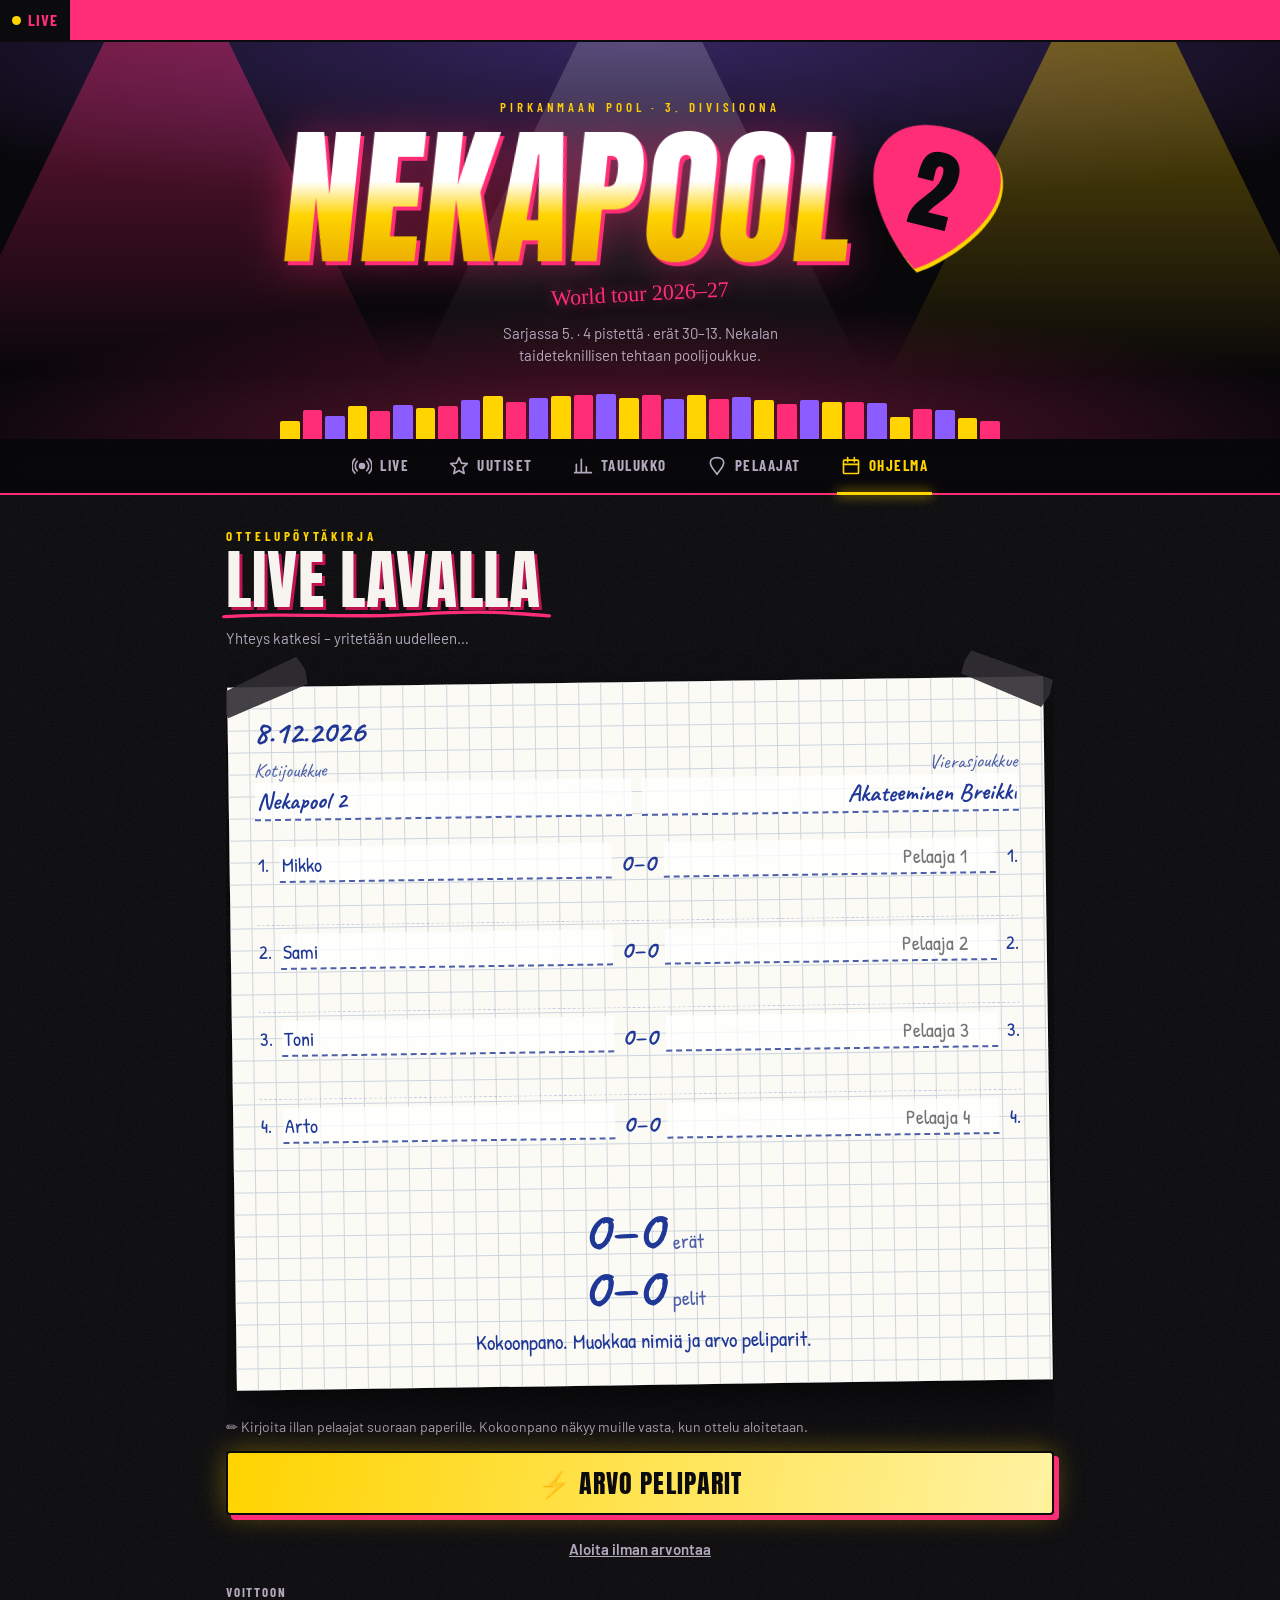
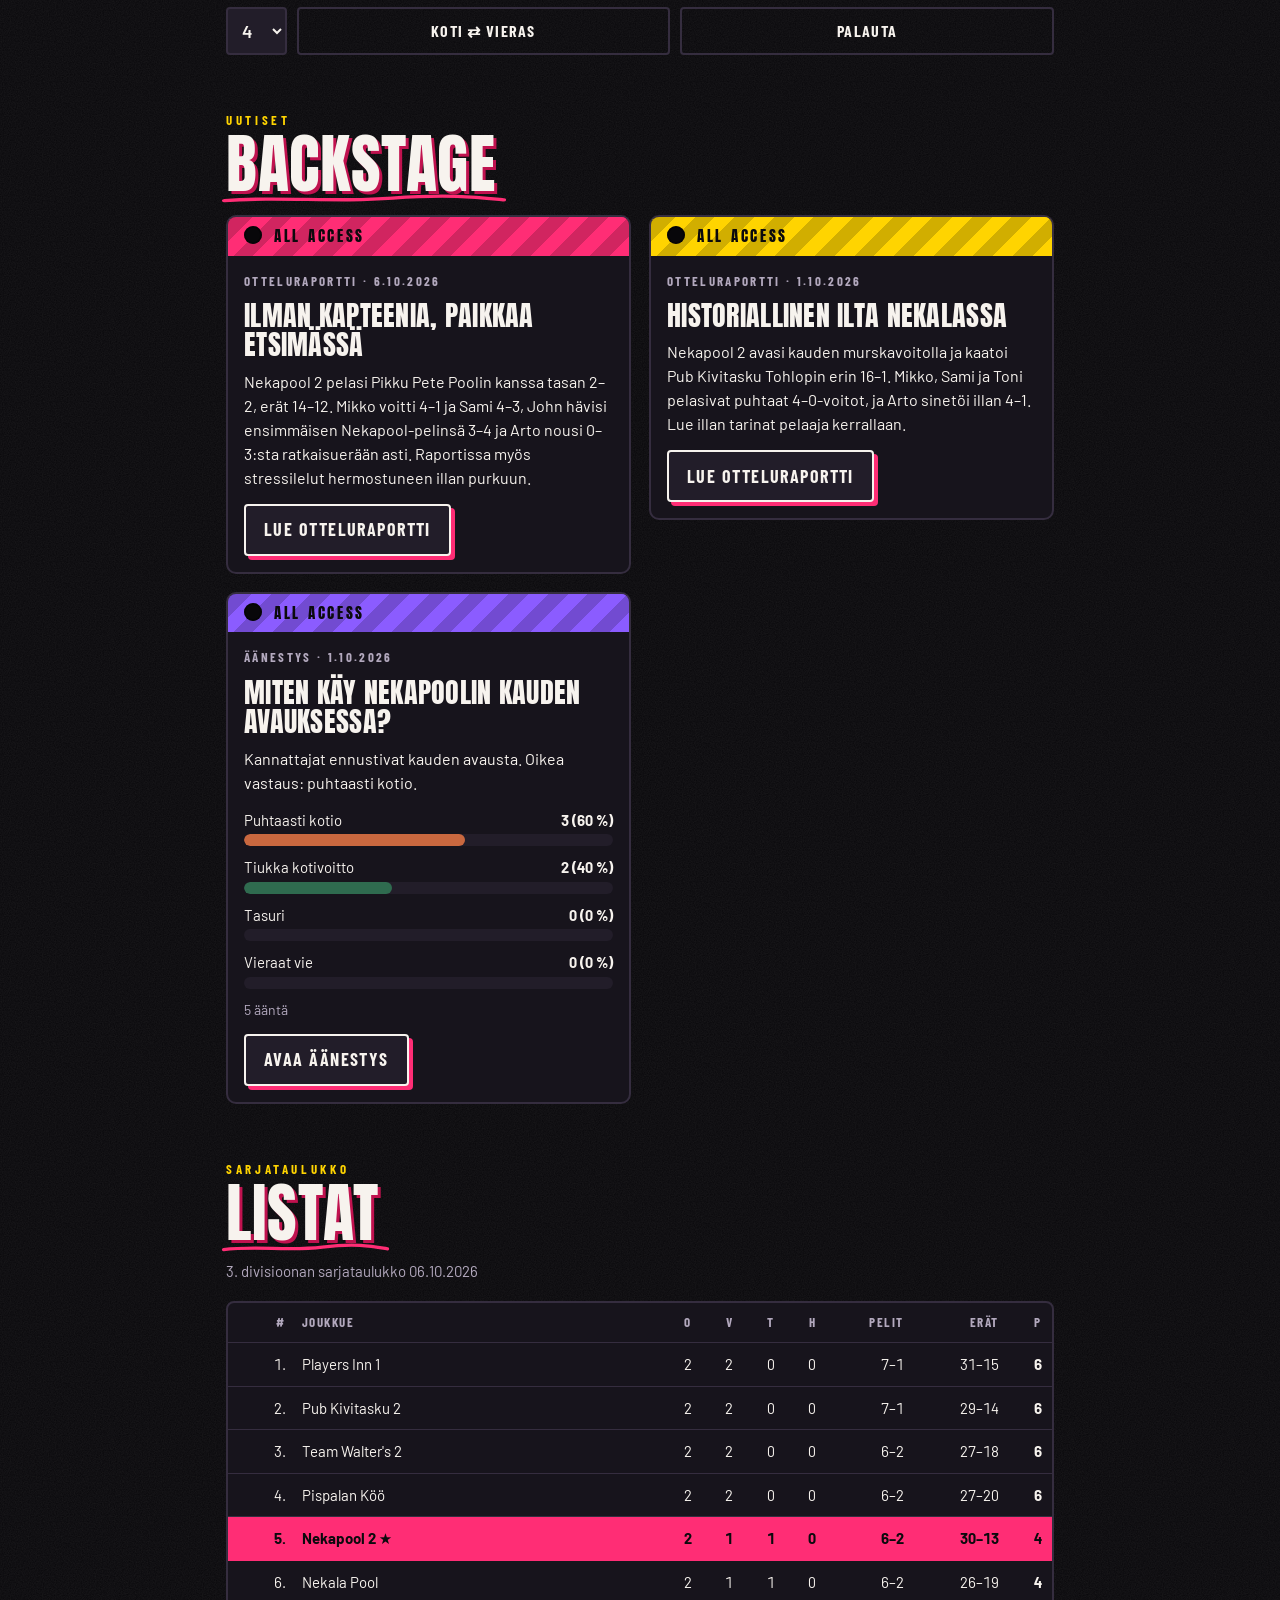
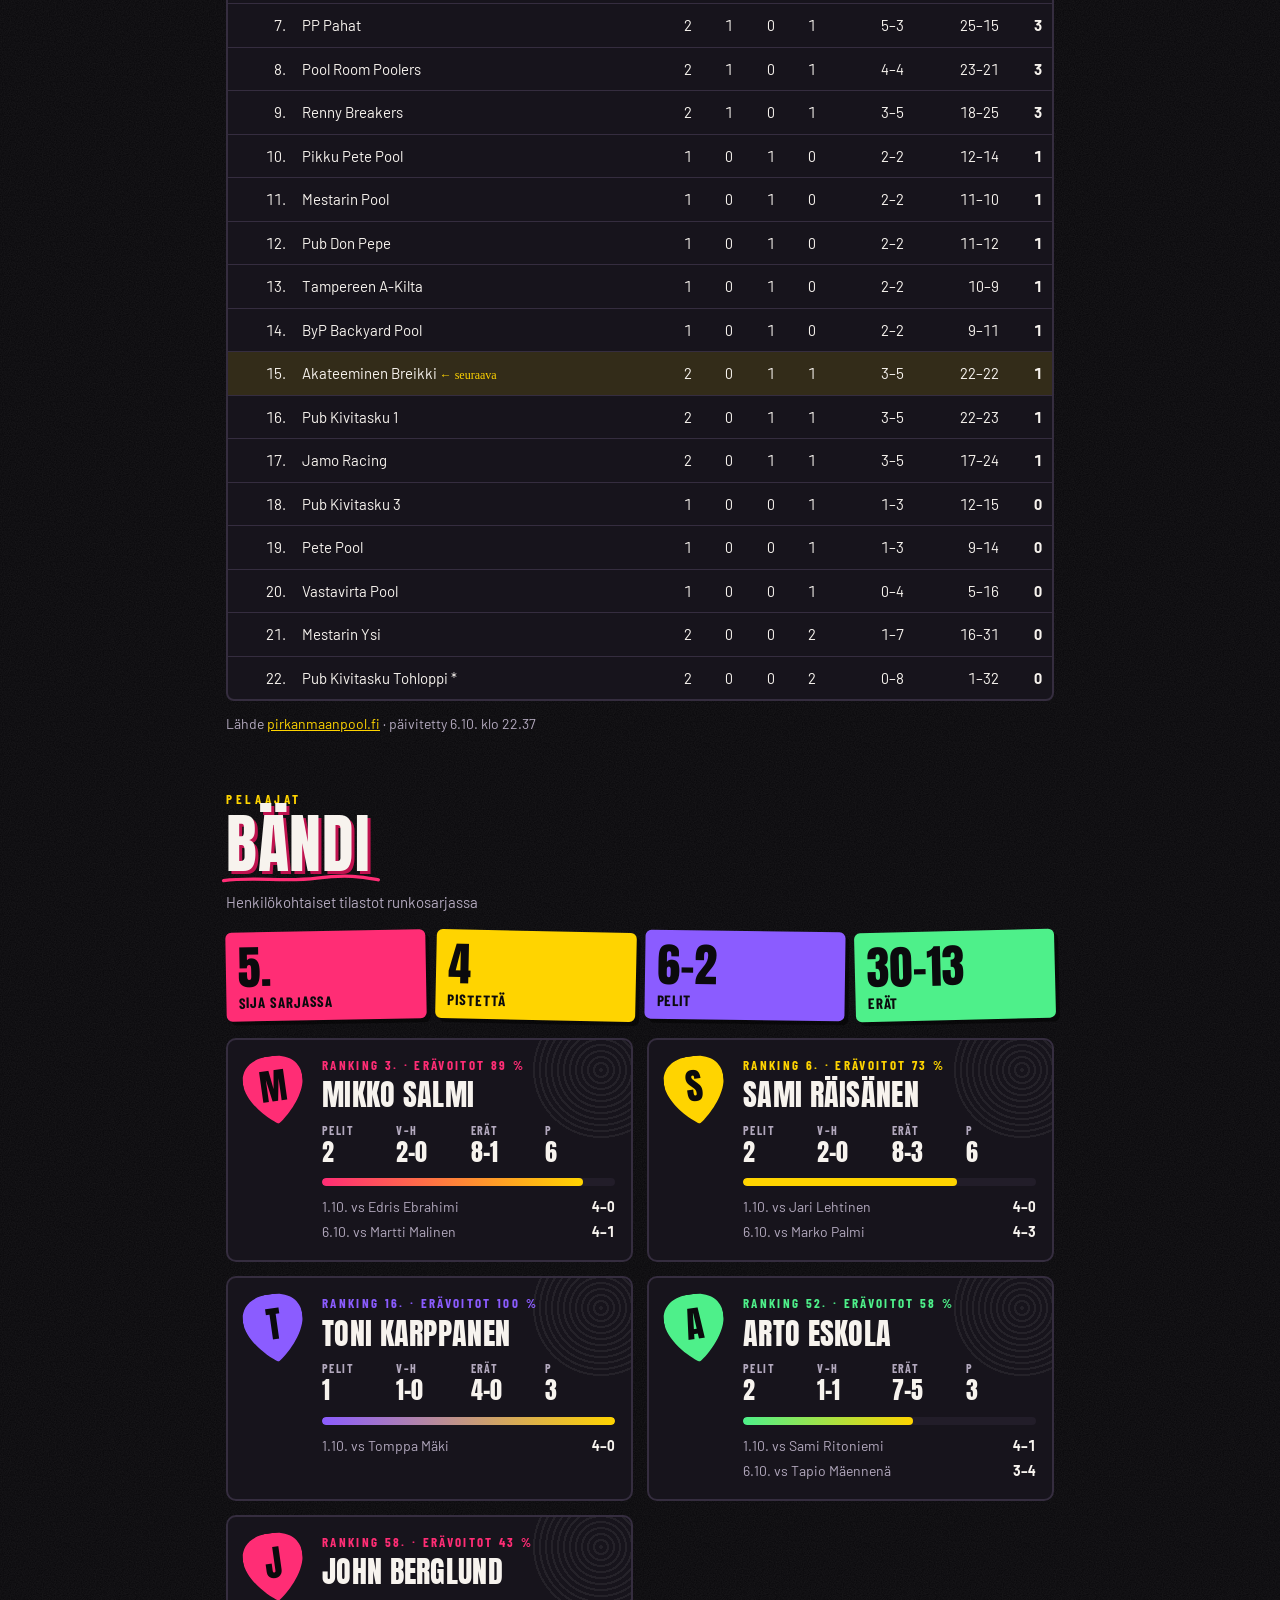
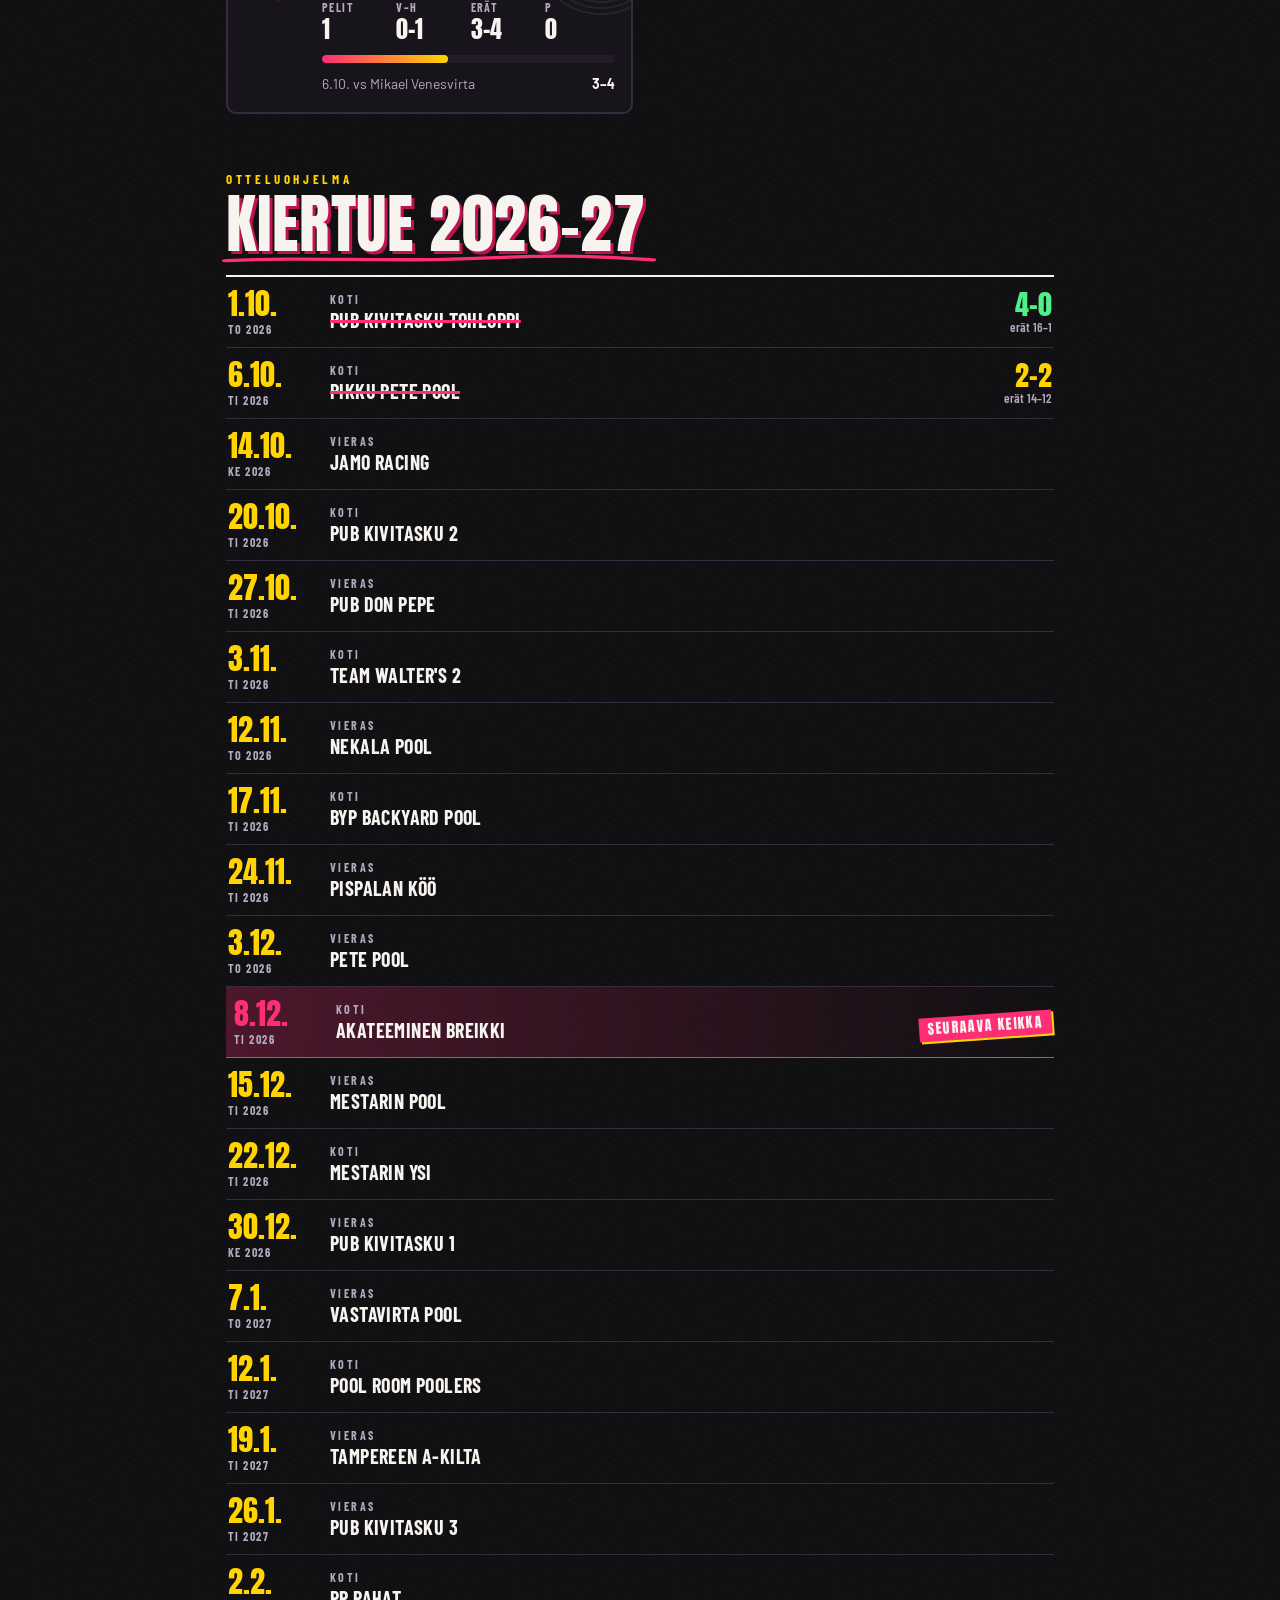
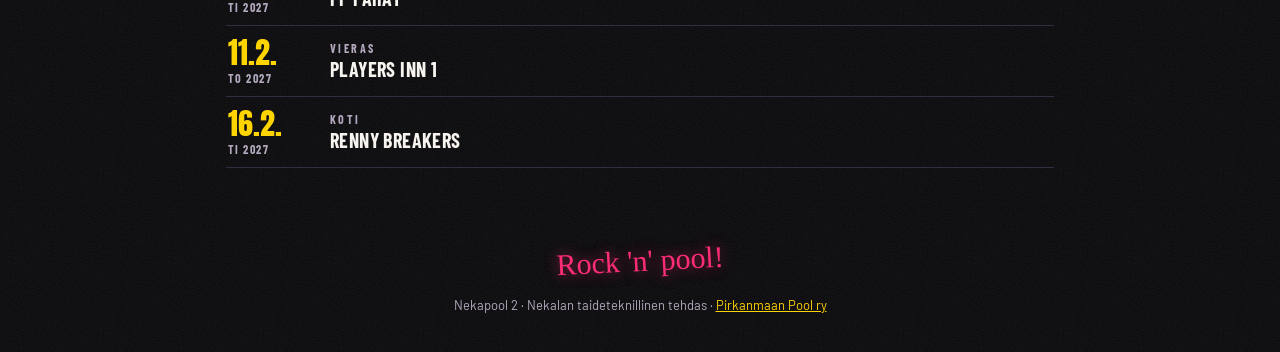
==== commit b13200f4: "Tuore uutinen heron nostona 2 tunnin ajan Co-Authored-By: Claude Opus 5.5 <noreply@anthropic.com> Cl" ====
--- a/index.html
+++ b/index.html
@@ -33,6 +33,7 @@
     </h1>
     <p class="scrawl">World tour 2026–27</p>
     <p class="hero-lede" id="heroLede">Nekalan taideteknillisen tehtaan poolijoukkue.</p>
+    <a class="breaking" id="breaking" hidden target="_blank" rel="noopener"></a>
     <div class="eq" aria-hidden="true"></div>
   </div>
 </header>
@@ -117,11 +118,13 @@
 
     <!-- 2. käynnissä oleva / päättynyt ottelu -->
     <div class="controls" id="liveCtl" hidden>
-      <p class="note live-hint" id="liveHint">Paina pelin kohdalla <b>+ Erä</b> ja valitse erän voittaja. Tulos näkyy heti kaikille. Peli päättyy, kun toisella on tarvittavat erävoitot.</p>
+      <p class="note live-hint" id="liveHint">Paina pelin kohdalla <b>+ Erä</b> ja valitse erän voittaja – tulos näkyy heti kaikille. Väärä painallus? <b>−</b> poistaa pelaajalta erän. Kun toisella on 4 erää, paina <b>Lopeta peli</b>.</p>
+      <button class="btn btn-rock btn-start" id="finishBtn" type="button" hidden><span aria-hidden="true">🏁</span> Päätä ottelu</button>
       <button class="btn" id="joinBtn" type="button">Kirjaa tuloksia tällä puhelimella</button>
       <div class="live-tools">
         <button class="btn btn-ghost" id="namesBtn" type="button" aria-pressed="false">Muokkaa nimiä</button>
-        <button class="btn btn-ghost" id="endBtn" type="button">Lopeta ottelu</button>
+        <button class="btn btn-ghost" id="fixBtn" type="button" hidden>Korjaa tuloksia</button>
+        <button class="btn btn-ghost" id="endBtn" type="button">Keskeytä ottelu</button>
       </div>
     </div>
   </section>
--- a/css/tyyli.css
+++ b/css/tyyli.css
@@ -102,6 +102,22 @@
 .scrawl { margin: 6px 0 0; font-family: var(--font-marker); font-size: 22px; color: var(--pink); transform: rotate(-3deg); text-shadow: 0 0 14px rgba(255, 45, 117, 0.6); }
 .hero-lede { margin: 12px auto 0; max-width: 36ch; color: var(--muted); font-size: 15px; }
 
+/* tuore uutinen heron nostona */
+.breaking {
+  display: flex; flex-direction: column; gap: 6px; margin: 18px auto 0; max-width: 560px; text-align: left;
+  padding: 14px 16px 16px; color: var(--fg); text-decoration: none; position: relative;
+  background: linear-gradient(135deg, rgba(255, 45, 117, 0.28), rgba(139, 92, 255, 0.22)), var(--panel);
+  border: 2px solid var(--pink); border-radius: 10px;
+  box-shadow: 5px 5px 0 var(--gold), 0 0 34px rgba(255, 45, 117, 0.45);
+  animation: breakin 0.6s cubic-bezier(0.3, 1.5, 0.5, 1) both;
+}
+@keyframes breakin { from { transform: translateY(14px) rotate(-1.5deg); } }
+.breaking-tag { align-self: flex-start; display: inline-flex; align-items: center; gap: 7px; background: var(--pink); color: var(--on);
+  font-family: var(--font-poster); font-size: 15px; letter-spacing: 0.14em; text-transform: uppercase; padding: 3px 10px; transform: rotate(-2deg); }
+.breaking-title { font-family: var(--font-poster); font-size: 32px; line-height: 1.02; text-transform: uppercase; text-wrap: balance; }
+.breaking-text { color: var(--muted); font-size: 15px; }
+.breaking-cta { font-family: var(--font-cond); font-weight: 700; font-size: 17px; letter-spacing: 0.08em; text-transform: uppercase; color: var(--gold); }
+
 /* ekvalisaattori lavan reunassa */
 .eq { display: flex; align-items: flex-end; gap: 3px; height: 54px; margin-top: 18px; }
 .eq i { flex: 1; min-width: 0; display: block; transform-origin: bottom; animation: eq 1s ease-in-out infinite alternate; border-radius: 2px 2px 0 0; }
@@ -218,7 +234,20 @@
   box-shadow: 0 4px 0 var(--pink-deep);
 }
 .g-add:active { transform: translateY(3px); box-shadow: 0 1px 0 var(--pink-deep); }
-.g-undo { width: 46px; height: 46px; border-radius: 50%; border: 2px solid var(--ink); background: #fff; color: var(--ink); font-size: 22px; font-weight: 700; padding: 0; }
+.g-act:not(.asking) { display: grid; grid-template-columns: 46px minmax(0, 1fr) 46px; justify-items: center; }
+.g-act[hidden] { display: none; }
+.g-minus { width: 46px; height: 46px; border-radius: 50%; border: 2px solid var(--ink); background: #fff; color: var(--ink); font-size: 26px; font-weight: 700; line-height: 1; padding: 0 0 3px; }
+.g-minus:active { background: #e8ebf7; }
+.g-minus:disabled { opacity: 0.2; cursor: default; }
+.g-end {
+  min-height: 46px; padding: 0 18px; border-radius: 999px; border: 2px solid #1a7a43;
+  background: var(--green); color: var(--on); font-weight: 700; font-size: 18px;
+  box-shadow: 0 4px 0 #1a7a43; animation: nudge 1.2s ease-in-out infinite;
+}
+.g-end:active { transform: translateY(3px); box-shadow: 0 1px 0 #1a7a43; animation: none; }
+@keyframes nudge { 50% { transform: scale(1.06); } }
+.g-row.decided { background: rgba(78, 240, 138, 0.16); }
+.paper.final .p-status { font-family: var(--font-hand2); font-weight: 700; font-size: 30px; line-height: 1.1; color: var(--pink-deep); }
 .g-ask { flex: 1 1 100%; text-align: center; font-size: 21px; }
 .g-pick { flex: 1 1 100%; display: grid; grid-template-columns: 1fr 1fr; gap: 8px; }
 .g-act .pick {
@@ -227,7 +256,7 @@
 }
 .g-act .pick:active { transform: translateY(3px); box-shadow: 0 1px 0 #0f1d5c; }
 .g-act .g-cancel { background: none; border: 0; color: var(--ink-soft); font-family: var(--font-hand); font-size: 19px; text-decoration: underline; min-height: 40px; padding: 0 10px; }
-.g-done { font-size: 19px; color: var(--pink-deep); }
+.g-done { font-size: 19px; color: var(--pink-deep); text-align: center; align-self: center; }
 .g-row.picking { background: rgba(255, 45, 117, 0.12); }
 
 .p-total { margin-top: 20px; display: flex; flex-direction: column; align-items: center; }
@@ -385,7 +414,7 @@
 }
 @media (prefers-reduced-motion: reduce) {
   html { scroll-behavior: auto; }
-  .beams i, .eq i, .logo-num, .btn-rock, .g-row.flash, .live-dot.ok, .paper.shuffling .g-row, .tg i.new { animation: none; }
+  .beams i, .eq i, .breaking, .logo-num, .btn-rock, .g-row.flash, .g-end, .live-dot.ok, .paper.shuffling .g-row, .tg i.new { animation: none; }
   .ticker-run { animation: none; padding-left: 0; }
   .poll-bar span { transition: none; }
 }
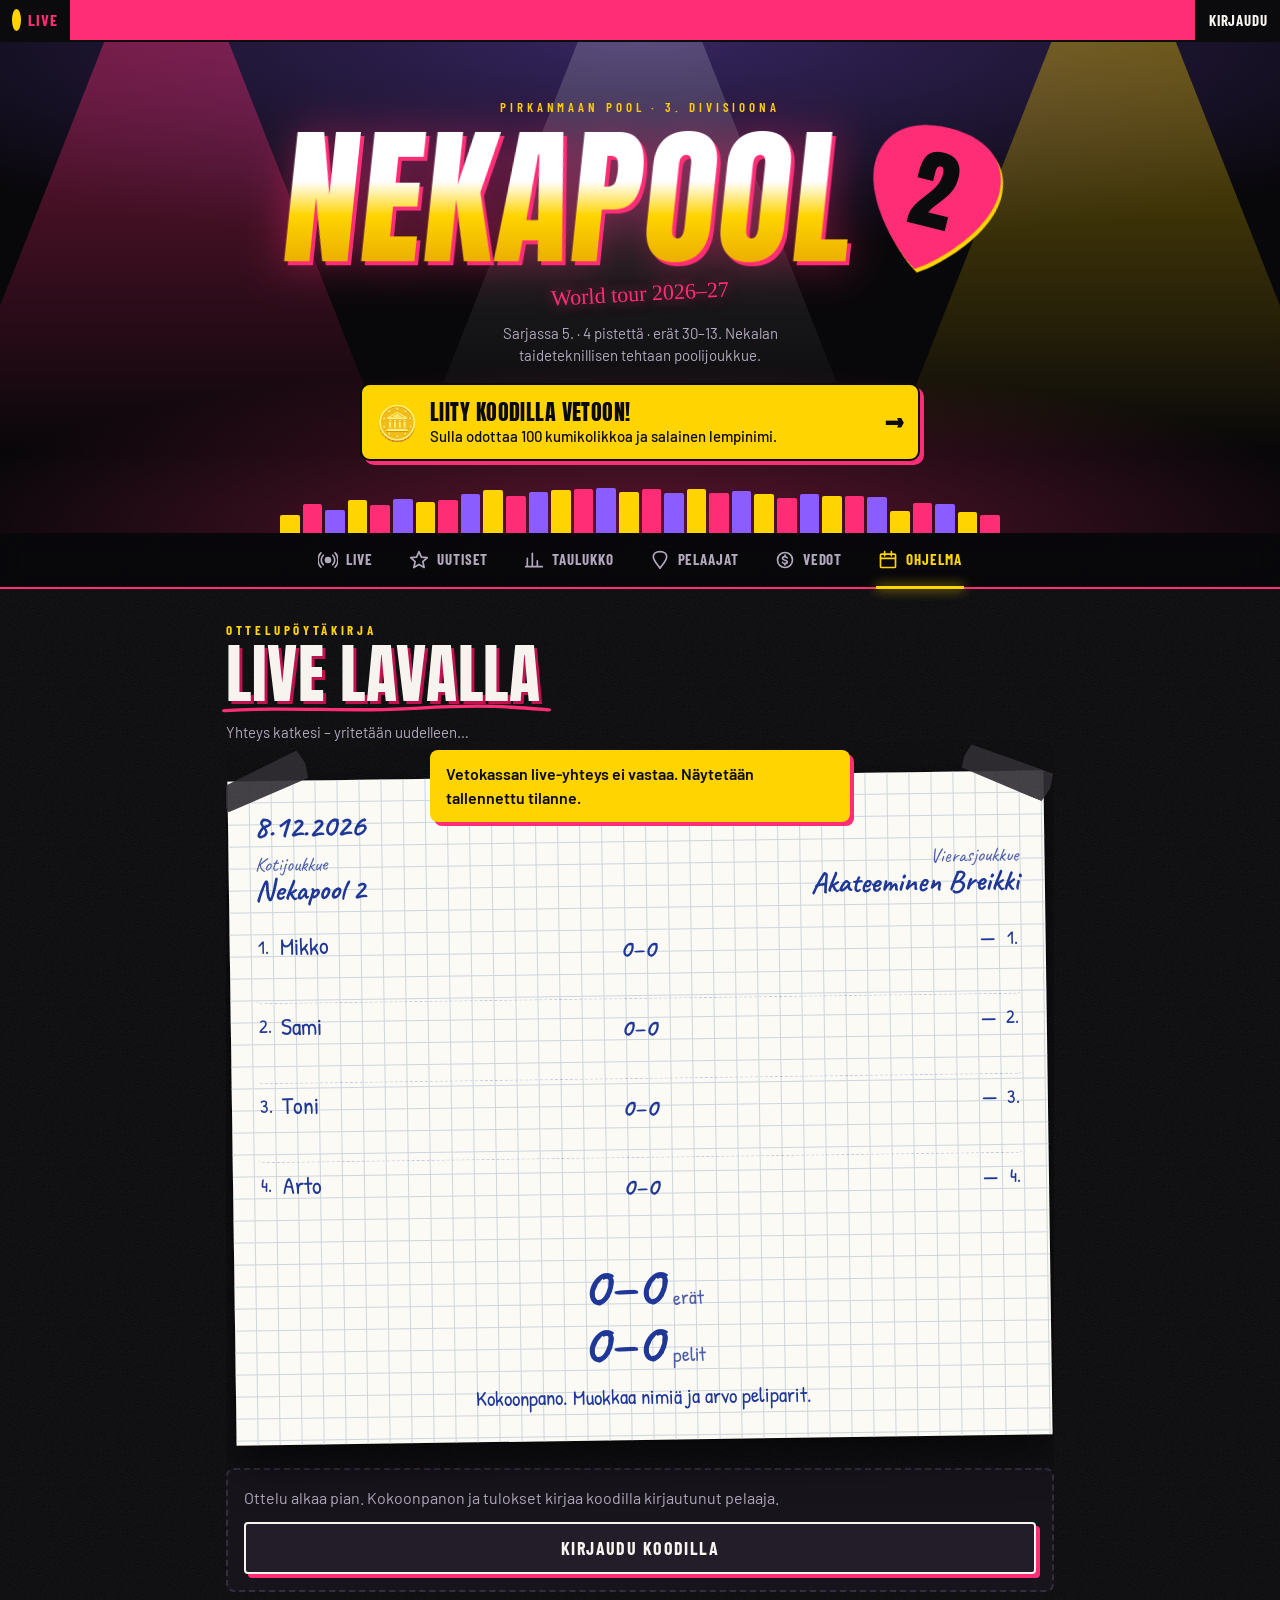
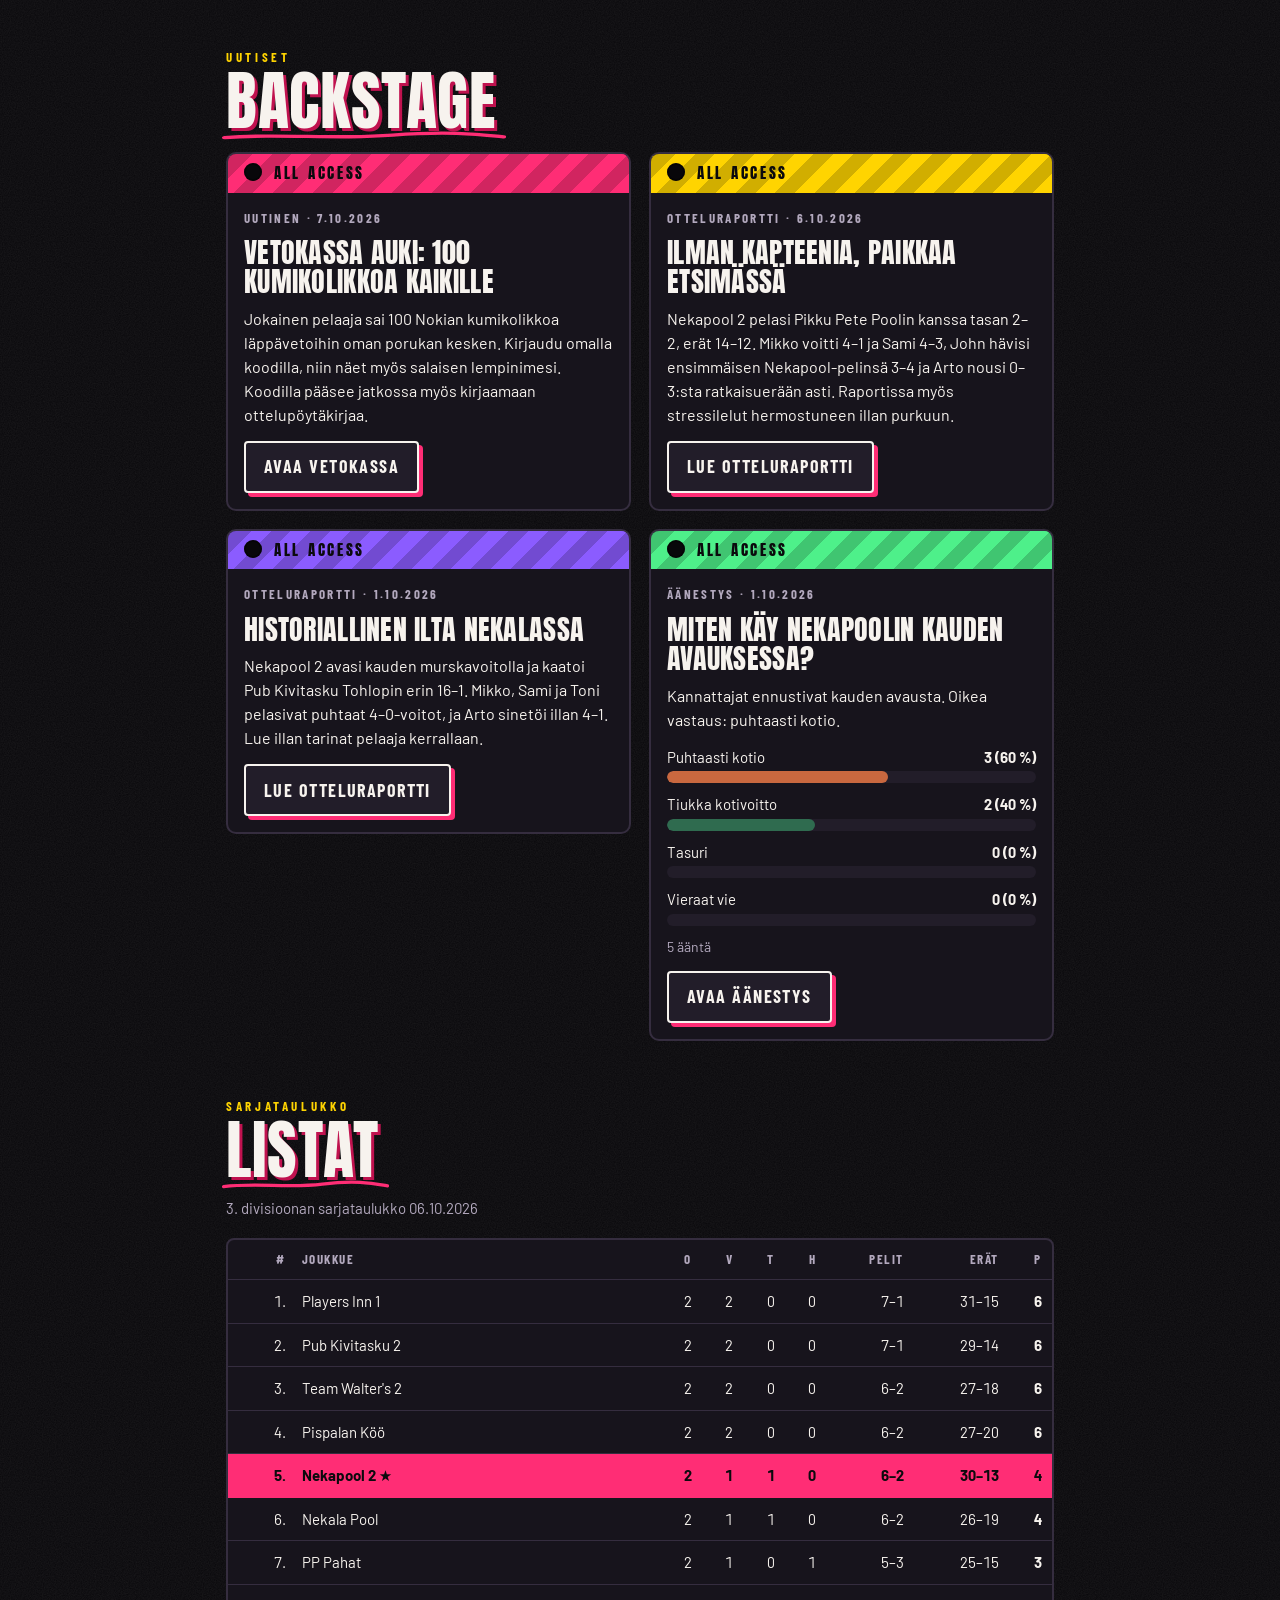
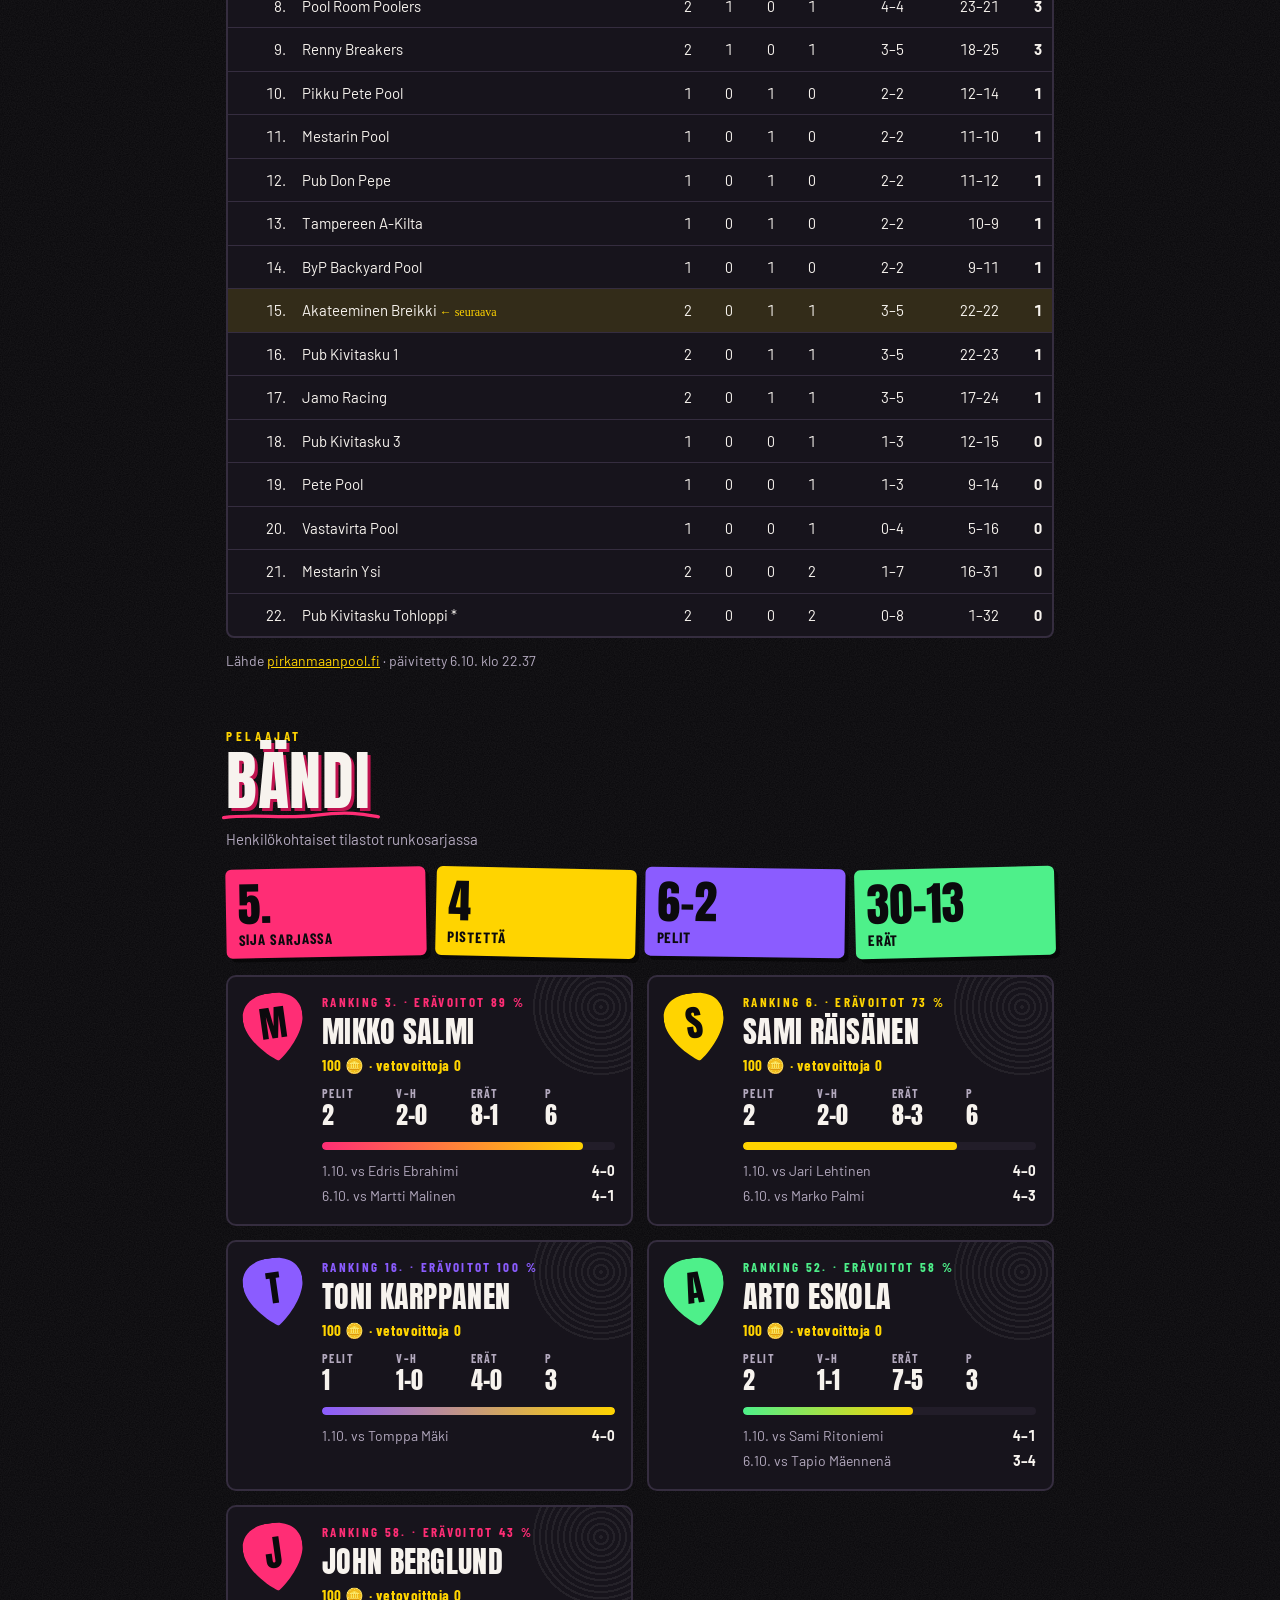
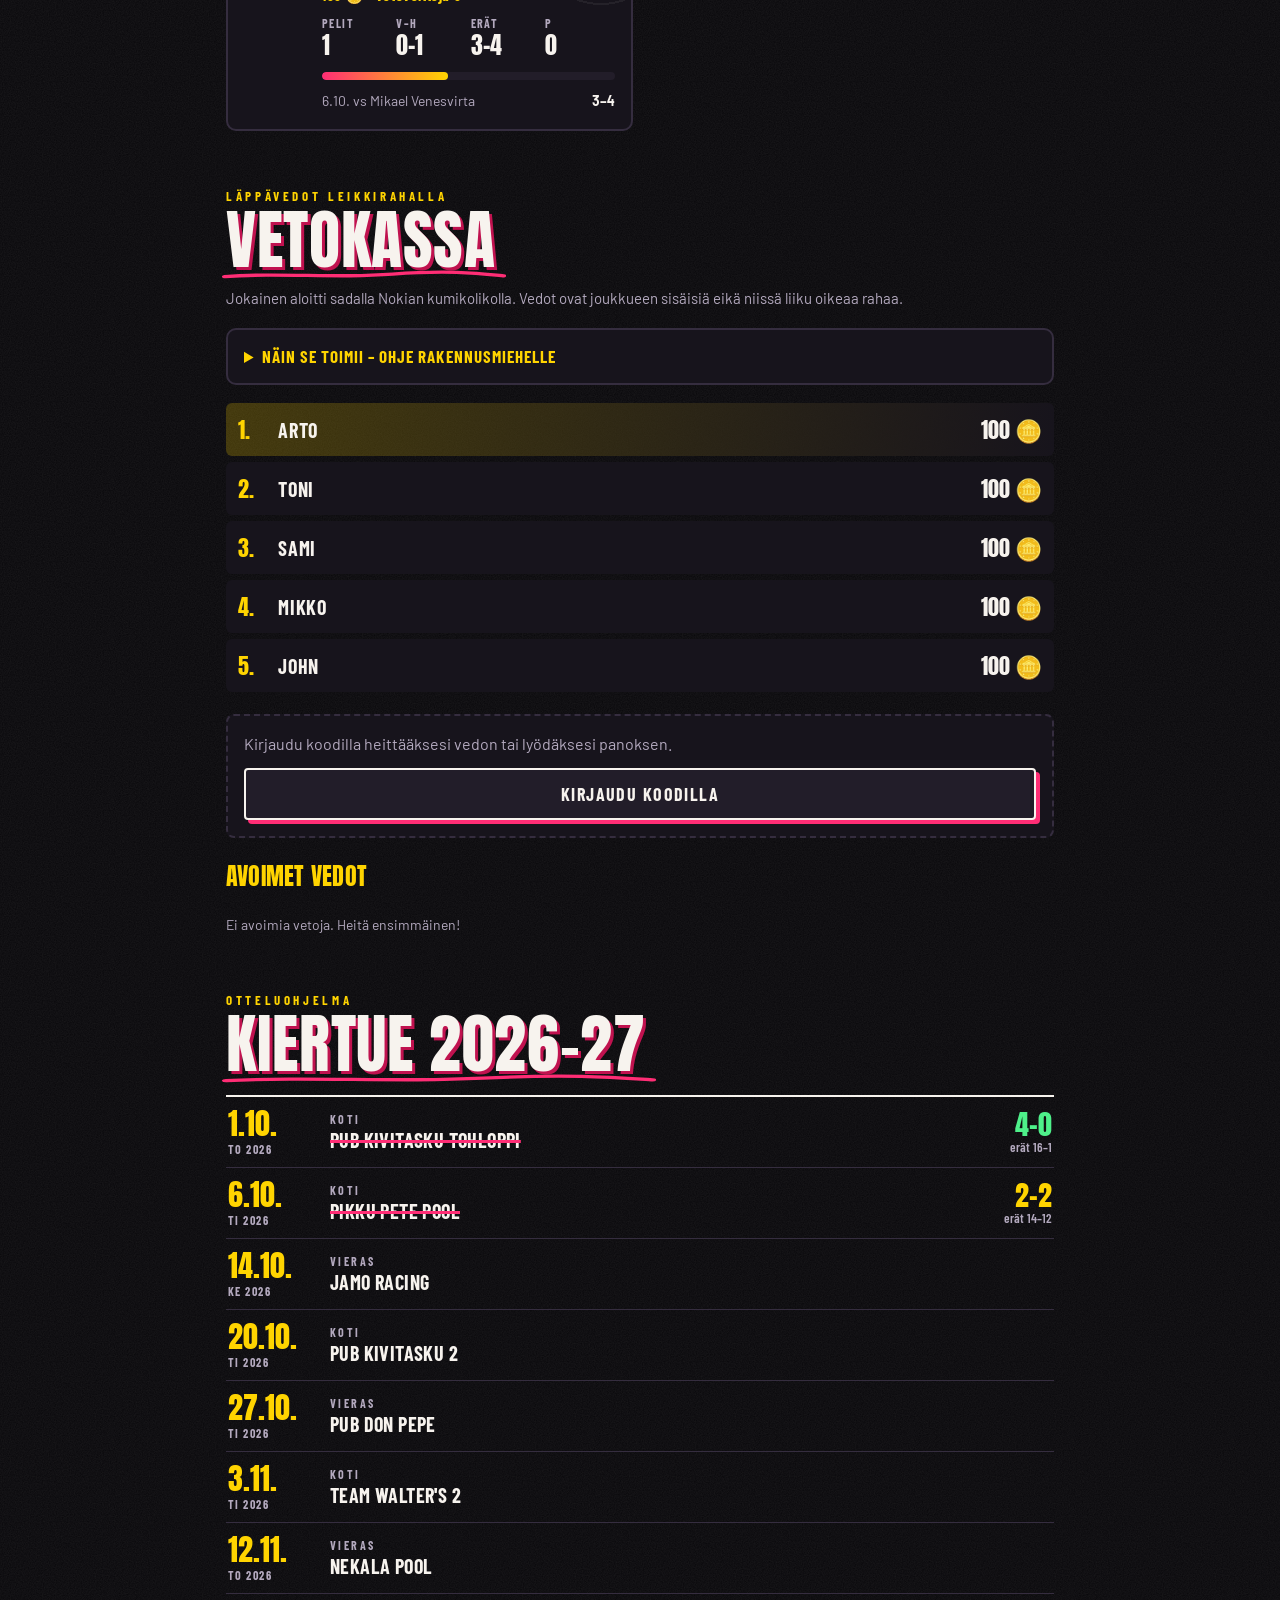
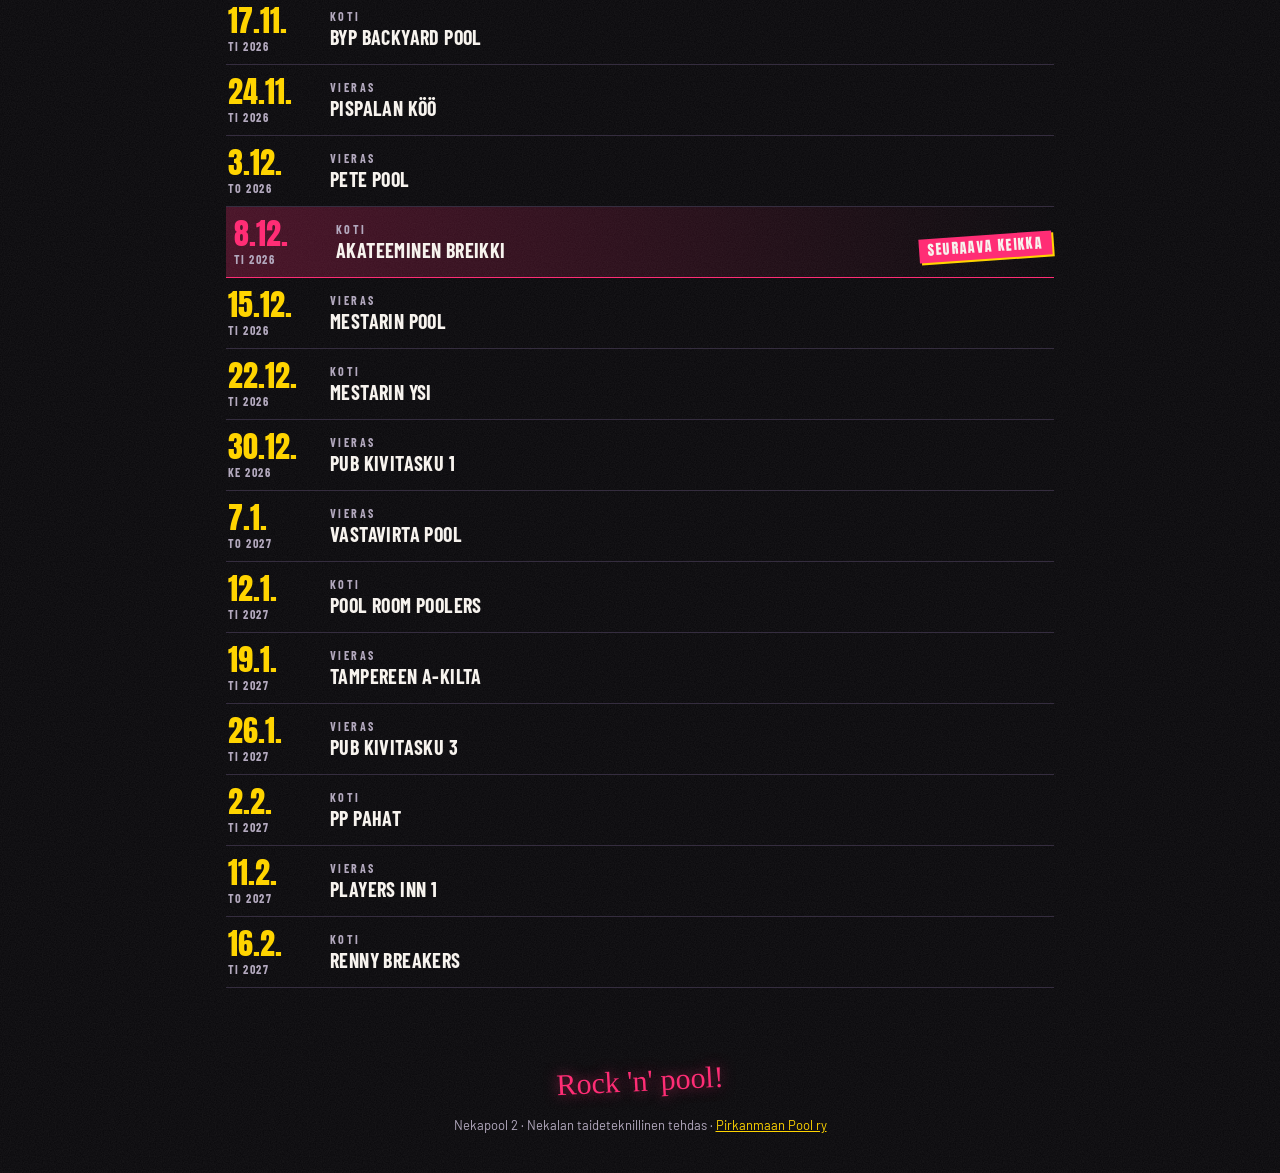
==== commit 22033a68: "Koodikirjautuminen, profiilit, salaiset lempinimet ja vetokassa - Ottelupöytäkirjan kirjaus vain hen" ====
--- a/index.html
+++ b/index.html
@@ -19,6 +19,7 @@
   <span class="ticker-tag"><span class="live-dot" id="syncDot" aria-hidden="true"></span>Live</span>
   <span class="ticker-track"><span class="ticker-run" id="ticker">Nekapool 2 · Nekalan taideteknillinen tehdas</span></span>
 </a>
+<button class="me-btn" id="meBtn" type="button" aria-haspopup="dialog"><span class="me-name">Kirjaudu</span></button>
 
 <header class="hero">
   <div class="beams" aria-hidden="true"><i></i><i></i><i></i></div>
@@ -34,6 +35,11 @@
     <p class="scrawl">World tour 2026–27</p>
     <p class="hero-lede" id="heroLede">Nekalan taideteknillisen tehtaan poolijoukkue.</p>
     <a class="breaking" id="breaking" hidden target="_blank" rel="noopener"></a>
+    <button class="join-banner" id="joinBanner" type="button" data-open-login>
+      <span class="join-coin" aria-hidden="true">🪙</span>
+      <span class="join-txt"><b>Liity koodilla vetoon!</b> Sulla odottaa 100 kumikolikkoa ja salainen lempinimi.</span>
+      <span class="join-go" aria-hidden="true">→</span>
+    </button>
     <div class="eq" aria-hidden="true"></div>
   </div>
 </header>
@@ -55,6 +61,10 @@
   <a href="#pelaajat" data-sec="pelaajat">
     <svg viewBox="0 0 24 24" aria-hidden="true"><path d="M12 2c5.5 0 8 3 8 6 0 4.5-5 9.5-8 14-3-4.5-8-9.5-8-14 0-3 2.5-6 8-6z"/></svg>
     <span>Pelaajat</span>
+  </a>
+  <a href="#vedot" data-sec="vedot">
+    <svg viewBox="0 0 24 24" aria-hidden="true"><circle cx="12" cy="12" r="9"/><path d="M14.5 9.5c-.6-1-1.6-1.5-2.7-1.5-1.6 0-2.8.9-2.8 2.1 0 2.9 5.8 1.4 5.8 4.1 0 1.2-1.3 2.1-3 2.1-1.2 0-2.3-.6-2.8-1.6M12 6v2M12 16v2"/></svg>
+    <span>Vedot</span>
   </a>
   <a href="#ohjelma" data-sec="ohjelma">
     <svg viewBox="0 0 24 24" aria-hidden="true"><rect x="3" y="5" width="18" height="16" rx="1"/><path d="M3 10h18M8 2v5M16 2v5"/></svg>
@@ -97,6 +107,12 @@
         </div>
         <p class="p-status" id="pStatus" aria-live="polite"></p>
       </div>
+    </div>
+
+    <p class="rec-by" id="recBy"></p>
+    <div class="login-gate" id="loginGate" hidden>
+      <p id="loginGateText">Tuloksia kirjaa koodilla kirjautunut pelaaja.</p>
+      <button class="btn" type="button" data-open-login>Kirjaudu koodilla</button>
     </div>
 
     <!-- 1. kokoonpano: näkyy vain tällä laitteella kunnes ottelu aloitetaan -->
@@ -174,6 +190,57 @@
     <div class="cards" id="playerCards"></div>
   </section>
 
+  <!-- VETOKASSA -->
+  <section id="vedot" class="sec" aria-labelledby="vetoOtsikko">
+    <header class="sec-head">
+      <p class="sec-kick">Läppävedot leikkirahalla</p>
+      <h2 id="vetoOtsikko">Vetokassa</h2>
+      <p class="sec-sub">Jokainen aloitti sadalla Nokian kumikolikolla. Vedot ovat joukkueen sisäisiä eikä niissä liiku oikeaa rahaa.</p>
+    </header>
+
+    <details class="guide">
+      <summary>Näin se toimii – ohje rakennusmiehelle</summary>
+      <ol>
+        <li><b>Hae koodi.</b> Saat oman kolminumeroisen koodin joukkueelta. Se on kuin kulkukortti työmaalle: henkilökohtainen, älä lainaa.</li>
+        <li><b>Kirjaudu.</b> Paina oikeasta yläkulmasta <b>Kirjaudu</b>, näppäile koodi ja paina <b>Kirjaudu</b>. Puhelin muistaa sinut, joten tämä tehdään vain kerran.</li>
+        <li><b>Katso lempinimesi.</b> Ekalla kirjautumisella paljastuu salainen lempinimesi. Sen voi vaihtaa profiilista.</li>
+        <li><b>Kumikolikot = leikkirahaa.</b> Jokainen sai 100 kumikolikkoa 🪙. Ne ovat kuin pelimerkit taukotuvan korttipelissä: niillä ei osteta mitään, ne ovat vain kunniaksi.</li>
+        <li><b>Lyö veto.</b> Valitse vedosta vaihtoehto, kirjoita montako kolikkoa laitat ja paina <b>Lyö veto</b>. Kolikot lähtevät heti potin pohjalle.</li>
+        <li><b>Heitä oma veto.</b> Kirjoita kysymys ja vaihtoehdot ja paina <b>Julkaise veto</b>. Kun asia selviää, sinä ratkaiset vedon painamalla oikeaa vaihtoehtoa.</li>
+        <li><b>Potin jako.</b> Oikein veikanneet jakavat koko potin panostensa suhteessa. Laitoit tuplasti, saat tuplasti. Jos kukaan ei osunut tai veto perutaan, kaikki saavat panoksensa takaisin.</li>
+        <li><b>Ottelun kirjaus.</b> Samalla koodilla pääset kirjaamaan ottelupöytäkirjaa. Ilman koodia pöytäkirjaa voi vain katsoa.</li>
+      </ol>
+    </details>
+
+    <ol class="board" id="board" aria-label="Kumikolikkosaldot"></ol>
+
+    <div class="login-gate" id="betLogin">
+      <p>Kirjaudu koodilla heittääksesi vedon tai lyödäksesi panoksen.</p>
+      <button class="btn" type="button" data-open-login>Kirjaudu koodilla</button>
+    </div>
+
+    <form class="new-bet" id="newBet" hidden>
+      <h3>Heitä veto</h3>
+      <label class="field" for="betQ">Kysymys</label>
+      <input class="text-in" id="betQ" type="text" maxlength="120" placeholder="Esim. Voittaako Mikko seuraavan pelinsä 4–0?" autocomplete="off">
+      <div class="chips" id="betSuggest" aria-label="Ehdotuksia"></div>
+      <span class="field">Vaihtoehdot</span>
+      <div class="bet-opts-in" id="betOpts"></div>
+      <div class="new-bet-row">
+        <button class="btn btn-ghost" id="addOpt" type="button">+ Vaihtoehto</button>
+        <button class="btn btn-rock" type="submit">Julkaise veto</button>
+      </div>
+      <p class="note">Vedon heittäjä ratkaisee sen. Potti jaetaan oikein veikanneille panosten suhteessa.</p>
+    </form>
+
+    <h3 class="bets-h">Avoimet vedot</h3>
+    <div class="bets" id="betsOpen"></div>
+    <div id="betsDoneWrap" hidden>
+      <h3 class="bets-h">Ratkaistut</h3>
+      <div class="bets" id="betsDone"></div>
+    </div>
+  </section>
+
   <!-- OTTELUOHJELMA -->
   <section id="ohjelma" class="sec" aria-labelledby="ohOtsikko">
     <header class="sec-head">
@@ -190,7 +257,42 @@
 </main>
 
 
+<dialog class="dlg" id="profileDlg" aria-labelledby="dlgTitle">
+  <button class="dlg-x" id="dlgClose" type="button" aria-label="Sulje">✕</button>
+  <div id="loginView">
+    <p class="sec-kick">Nekapool 2</p>
+    <h2 class="dlg-h" id="dlgTitle">Kirjaudu</h2>
+    <form id="loginForm" class="login-form">
+      <label class="field" for="codeIn">Henkilökohtainen koodi</label>
+      <input class="code-in" id="codeIn" type="password" inputmode="numeric" autocomplete="off" maxlength="8" placeholder="•••">
+      <button class="btn btn-rock" type="submit">Kirjaudu</button>
+      <p class="err" id="loginErr" aria-live="polite"></p>
+    </form>
+  </div>
+  <div id="profileView" hidden>
+    <p class="sec-kick">Oma profiili</p>
+    <h2 class="dlg-h" id="profName">–</h2>
+    <div class="reveal" id="reveal" hidden>
+      <span class="reveal-kick">Starring</span>
+      <span class="reveal-nick" id="revealNick"></span>
+      <span class="reveal-sub">Tämä on lempinimesi. Se näkyy nyt koko joukkueelle.</span>
+    </div>
+    <form id="nickForm" class="nick-form">
+      <label class="field" for="nickIn">Lempinimi</label>
+      <div class="nick-row">
+        <input class="text-in" id="nickIn" type="text" maxlength="24" autocomplete="off" placeholder="Esim. Tiikeri">
+        <button class="btn" type="submit">Tallenna</button>
+      </div>
+    </form>
+    <dl class="prof-stats" id="profStats"></dl>
+    <button class="btn btn-ghost" id="logoutBtn" type="button">Kirjaudu ulos</button>
+  </div>
+</dialog>
+<div class="toast" id="toast" role="status" hidden></div>
+
 <script src="js/live.js"></script>
+<script src="js/auth.js"></script>
+<script src="js/kassa.js"></script>
 <script src="js/app.js"></script>
 </body>
 </html>
--- a/css/tyyli.css
+++ b/css/tyyli.css
@@ -374,17 +374,128 @@
 /* ===== alanavigaatio ===== */
 .tabbar {
   position: fixed; left: 0; right: 0; bottom: 0; z-index: 40;
-  display: grid; grid-template-columns: repeat(5, 1fr);
+  display: grid; grid-template-columns: repeat(6, 1fr);
   height: calc(var(--tabbar-h) + env(safe-area-inset-bottom, 0px)); padding-bottom: env(safe-area-inset-bottom, 0px);
   background: rgba(8, 7, 10, 0.94); -webkit-backdrop-filter: blur(10px); backdrop-filter: blur(10px);
   border-top: 2px solid var(--pink);
 }
 .tabbar a { display: flex; flex-direction: column; align-items: center; justify-content: center; gap: 3px; color: var(--muted); text-decoration: none;
-  font-family: var(--font-cond); font-size: 12px; font-weight: 700; letter-spacing: 0.1em; text-transform: uppercase; position: relative; }
+  font-family: var(--font-cond); font-size: 11px; font-weight: 700; letter-spacing: 0.06em; text-transform: uppercase; position: relative; }
 .tabbar svg { width: 24px; height: 24px; fill: none; stroke: currentColor; stroke-width: 2; stroke-linecap: round; stroke-linejoin: round; }
 .tabbar a[data-sec="live"] svg circle { fill: currentColor; }
 .tabbar a.on { color: var(--gold); }
 .tabbar a.on::before { content: ''; position: absolute; top: -2px; left: 22%; right: 22%; height: 3px; background: var(--gold); box-shadow: 0 0 12px var(--gold); }
+
+/* ===== käyttäjä ===== */
+.ticker { padding-right: 110px; }
+.me-btn {
+  position: fixed; top: env(safe-area-inset-top, 0px); right: 0; z-index: 35; height: 40px; max-width: 46vw;
+  display: flex; align-items: center; gap: 8px; padding: 0 12px; cursor: pointer;
+  background: var(--on); color: var(--fg); border: 0; border-left: 2px solid var(--on);
+  font-family: var(--font-cond); font-weight: 700; font-size: 15px; letter-spacing: 0.06em; text-transform: uppercase;
+}
+.me-name { overflow: hidden; text-overflow: ellipsis; white-space: nowrap; min-width: 0; }
+.me-coins { color: var(--gold); white-space: nowrap; }
+.rec-by { margin: 10px 0 0; color: var(--muted); font-size: 14px; }
+.rec-by:empty { display: none; }
+.login-gate { margin-top: 22px; display: flex; flex-direction: column; gap: 12px; padding: 16px; background: var(--panel); border: 2px dashed var(--line); border-radius: 8px; }
+.login-gate p { margin: 0; color: var(--muted); }
+.kassa-line { margin: -4px 0 8px; font-family: var(--font-cond); font-weight: 700; font-size: 15px; letter-spacing: 0.04em; color: var(--gold); }
+
+/* profiili-ikkuna */
+.dlg { width: min(420px, calc(100vw - 32px)); max-height: calc(100dvh - 32px); overflow: auto; padding: 22px 18px 20px; color: var(--fg);
+  background: var(--panel); border: 2px solid var(--pink); border-radius: 12px; box-shadow: 6px 6px 0 var(--gold); }
+.dlg::backdrop { background: rgba(8, 7, 10, 0.75); -webkit-backdrop-filter: blur(4px); backdrop-filter: blur(4px); }
+.dlg-x { position: absolute; top: 10px; right: 10px; width: 40px; height: 40px; border: 0; background: none; color: var(--muted); font-size: 20px; cursor: pointer; }
+.dlg-h { font-size: 38px; margin-bottom: 18px; }
+.login-form, .nick-form { display: flex; flex-direction: column; gap: 10px; }
+.code-in { font: 400 40px var(--font-poster); letter-spacing: 0.4em; text-align: center; padding: 8px; min-height: 64px; background: var(--bg); color: var(--fg); border: 2px solid var(--line); border-radius: 6px; }
+.text-in { width: 100%; min-height: 48px; padding: 8px 12px; font: 500 17px var(--font-body); background: var(--bg); color: var(--fg); border: 2px solid var(--line); border-radius: 6px; }
+.code-in:focus, .text-in:focus { border-color: var(--pink); outline: none; }
+.err { margin: 0; color: var(--pink); font-weight: 600; min-height: 1.4em; }
+.nick-row { display: flex; gap: 8px; }
+.nick-row .text-in { flex: 1; min-width: 0; }
+.nick-row .btn { box-shadow: none; }
+.prof-stats { display: grid; grid-template-columns: 1fr 1fr; gap: 10px; margin: 18px 0; }
+.prof-stats div { background: var(--panel-2); padding: 10px 12px; border-radius: 6px; }
+.prof-stats dt { font-family: var(--font-cond); font-size: 12px; font-weight: 700; letter-spacing: 0.12em; text-transform: uppercase; color: var(--muted); }
+.prof-stats dd { margin: 0; font-family: var(--font-poster); font-size: 26px; line-height: 1.2; }
+.toast { position: fixed; left: 16px; right: 16px; bottom: calc(var(--tabbar-h) + 14px + env(safe-area-inset-bottom, 0px)); z-index: 60; margin-inline: auto; max-width: 420px;
+  padding: 12px 16px; background: var(--gold); color: var(--on); font-weight: 600; border-radius: 8px; box-shadow: 4px 4px 0 var(--pink); }
+
+/* liittymisilmoitus */
+.join-banner {
+  display: flex; align-items: center; gap: 12px; width: 100%; max-width: 560px; margin: 16px auto 0; padding: 12px 14px; text-align: left; cursor: pointer;
+  background: var(--gold); color: var(--on); border: 2px solid var(--on); border-radius: 10px; box-shadow: 4px 4px 0 var(--pink);
+  font: 500 15px/1.35 var(--font-body);
+}
+.join-banner:active { transform: translate(3px, 3px); box-shadow: 1px 1px 0 var(--pink); }
+.join-coin { font-size: 34px; line-height: 1; animation: spin 2.4s ease-in-out infinite; }
+@keyframes spin { 0%, 60% { transform: rotateY(0); } 80% { transform: rotateY(180deg); } 100% { transform: rotateY(360deg); } }
+.join-txt { flex: 1; min-width: 0; }
+.join-txt b { display: block; font-family: var(--font-poster); font-weight: 400; font-size: 22px; letter-spacing: 0.02em; text-transform: uppercase; }
+.join-go { font-family: var(--font-poster); font-size: 28px; }
+
+/* lempinimen paljastus: leffan alkutekstit */
+.reveal { display: flex; flex-direction: column; align-items: center; gap: 4px; text-align: center; margin: -6px 0 18px; padding: 18px 12px;
+  background: radial-gradient(120% 90% at 50% 0%, rgba(255, 212, 0, 0.35), transparent 70%), var(--on); border-radius: 10px; }
+.reveal-kick { font-family: var(--font-cond); font-weight: 700; font-size: 13px; letter-spacing: 0.4em; text-transform: uppercase; color: var(--muted); }
+.reveal-nick { font-family: var(--font-poster); font-size: 40px; line-height: 1; text-transform: uppercase; color: var(--gold); text-shadow: 3px 3px 0 var(--pink); text-wrap: balance; }
+.reveal-sub { font-size: 14px; color: var(--muted); }
+.reveal.go .reveal-nick { animation: marquee-in 1.1s cubic-bezier(0.2, 1.3, 0.4, 1) both; }
+@keyframes marquee-in { from { transform: scale(2.4); letter-spacing: 0.4em; opacity: 0; filter: blur(6px); } }
+
+/* ohje */
+.guide { margin-bottom: 18px; background: var(--panel); border: 2px solid var(--line); border-radius: 10px; }
+.guide summary { cursor: pointer; padding: 14px 16px; font-family: var(--font-cond); font-weight: 700; font-size: 17px; letter-spacing: 0.06em; text-transform: uppercase; color: var(--gold); min-height: 48px; }
+.guide ol { margin: 0; padding: 0 16px 16px 36px; display: flex; flex-direction: column; gap: 10px; }
+.guide li b { color: var(--fg); }
+.guide li { color: var(--muted); }
+
+/* ===== vetokassa ===== */
+.board { list-style: none; margin: 0 0 18px; padding: 0; display: flex; flex-direction: column; gap: 6px; }
+.board-row { display: grid; grid-template-columns: 30px minmax(0, 1fr) auto; gap: 10px; align-items: center; padding: 10px 12px; background: var(--panel); border-radius: 6px; }
+.board-row:first-child { background: linear-gradient(90deg, rgba(255, 212, 0, 0.22), var(--panel)); }
+.board-row.me { outline: 2px solid var(--pink); }
+.board-pos { font-family: var(--font-poster); font-size: 22px; color: var(--gold); }
+.board-who { min-width: 0; display: flex; flex-wrap: wrap; align-items: baseline; gap: 0 8px; }
+.board-who b { font-family: var(--font-cond); font-size: 20px; text-transform: uppercase; letter-spacing: 0.04em; }
+.board-who small { color: var(--muted); font-size: 14px; }
+.board-coins { font-family: var(--font-poster); font-size: 22px; font-variant-numeric: tabular-nums; }
+.new-bet { display: flex; flex-direction: column; gap: 10px; padding: 16px; background: var(--panel); border: 2px solid var(--line); border-radius: 10px; }
+.new-bet-row { display: flex; flex-wrap: wrap; gap: 10px; }
+.new-bet-row .btn-rock { flex: 1 1 200px; font-size: 22px; min-height: 56px; }
+.bet-opts-in { display: grid; grid-template-columns: 1fr 1fr; gap: 8px; }
+.bet-opts-in input { width: 100%; min-height: 44px; padding: 6px 10px; font: 500 16px var(--font-body); background: var(--bg); color: var(--fg); border: 2px solid var(--line); border-radius: 6px; }
+.chips { display: flex; flex-wrap: wrap; gap: 6px; }
+.chip { min-height: 40px; padding: 6px 12px; border-radius: 999px; border: 2px solid var(--line); background: var(--panel-2); color: var(--fg); font: 600 15px var(--font-body); cursor: pointer; text-align: left; }
+.chip.small { min-height: 34px; font-size: 13px; padding: 4px 10px; }
+.chip[aria-pressed="true"] { background: var(--pink); border-color: var(--pink); color: var(--on); }
+.chip.ghost { background: transparent; color: var(--muted); }
+.bets-h { margin: 26px 0 12px; font-size: 24px; color: var(--gold); }
+.bets { display: flex; flex-direction: column; gap: 14px; }
+.bet { padding: 16px; background: var(--panel); border: 2px solid var(--line); border-radius: 10px; display: flex; flex-direction: column; gap: 12px; }
+.bet.auki { border-color: var(--pink); }
+.bet-head { display: flex; justify-content: space-between; gap: 10px; font-family: var(--font-cond); font-weight: 700; font-size: 14px; letter-spacing: 0.08em; text-transform: uppercase; color: var(--muted); }
+.bet-pot { color: var(--gold); white-space: nowrap; }
+.bet-q { font-size: 26px; text-wrap: balance; overflow-wrap: anywhere; }
+.bet-opts { display: flex; flex-direction: column; gap: 8px; }
+.bet-opt-top { display: flex; justify-content: space-between; gap: 10px; }
+.bet-opt-name { min-width: 0; overflow-wrap: anywhere; }
+.bet-opt.won .bet-opt-name { color: var(--green); font-weight: 700; }
+.bet-bar { height: 8px; background: var(--panel-2); border-radius: 4px; overflow: hidden; margin-top: 4px; }
+.bet-bar span { display: block; height: 100%; background: linear-gradient(90deg, var(--pink), var(--gold)); border-radius: 4px; }
+.bet-opt.won .bet-bar span { background: var(--green); }
+.bet-who { color: var(--muted); font-size: 13px; }
+.bet-form { display: flex; flex-direction: column; gap: 10px; border-top: 1px dashed var(--line); padding-top: 12px; }
+.bet-choice { display: flex; flex-wrap: wrap; gap: 6px; }
+.bet-amt { display: flex; flex-wrap: wrap; gap: 6px; align-items: center; }
+.bet-amt input { width: 84px; min-height: 44px; padding: 4px 8px; font: 400 22px var(--font-poster); text-align: center; background: var(--bg); color: var(--fg); border: 2px solid var(--line); border-radius: 6px; }
+.btn-bet { min-height: 44px; flex: 1 1 120px; background: var(--gold); color: var(--on); border-color: var(--on); }
+.bet-settle { display: flex; flex-wrap: wrap; gap: 6px; align-items: center; border-top: 1px dashed var(--line); padding-top: 12px; }
+.bet-note { margin: 0; color: var(--muted); font-size: 14px; }
+.bet-result { margin: 0; font-weight: 600; color: var(--green); }
+.bet.peruttu .bet-result { color: var(--muted); }
 
 /* ===== isommat näytöt ===== */
 @media (min-width: 560px) {
@@ -403,7 +514,7 @@
   html { scroll-padding-top: 110px; }
   .tabbar { position: sticky; top: 42px; bottom: auto; height: 56px; padding: 0; border-top: 0; border-bottom: 2px solid var(--pink);
     display: flex; justify-content: center; gap: 8px; }
-  .tabbar a { flex-direction: row; gap: 8px; padding: 0 16px; font-size: 15px; }
+  .tabbar a { flex-direction: row; gap: 8px; padding: 0 14px; font-size: 15px; }
   .tabbar a.on::before { top: auto; bottom: -2px; left: 12px; right: 12px; }
   .tabbar svg { width: 20px; height: 20px; }
   .hero { padding-top: 56px; }
@@ -414,7 +525,7 @@
 }
 @media (prefers-reduced-motion: reduce) {
   html { scroll-behavior: auto; }
-  .beams i, .eq i, .breaking, .logo-num, .btn-rock, .g-row.flash, .g-end, .live-dot.ok, .paper.shuffling .g-row, .tg i.new { animation: none; }
+  .beams i, .eq i, .breaking, .join-coin, .reveal.go .reveal-nick, .logo-num, .btn-rock, .g-row.flash, .g-end, .live-dot.ok, .paper.shuffling .g-row, .tg i.new { animation: none; }
   .ticker-run { animation: none; padding-left: 0; }
   .poll-bar span { transition: none; }
 }
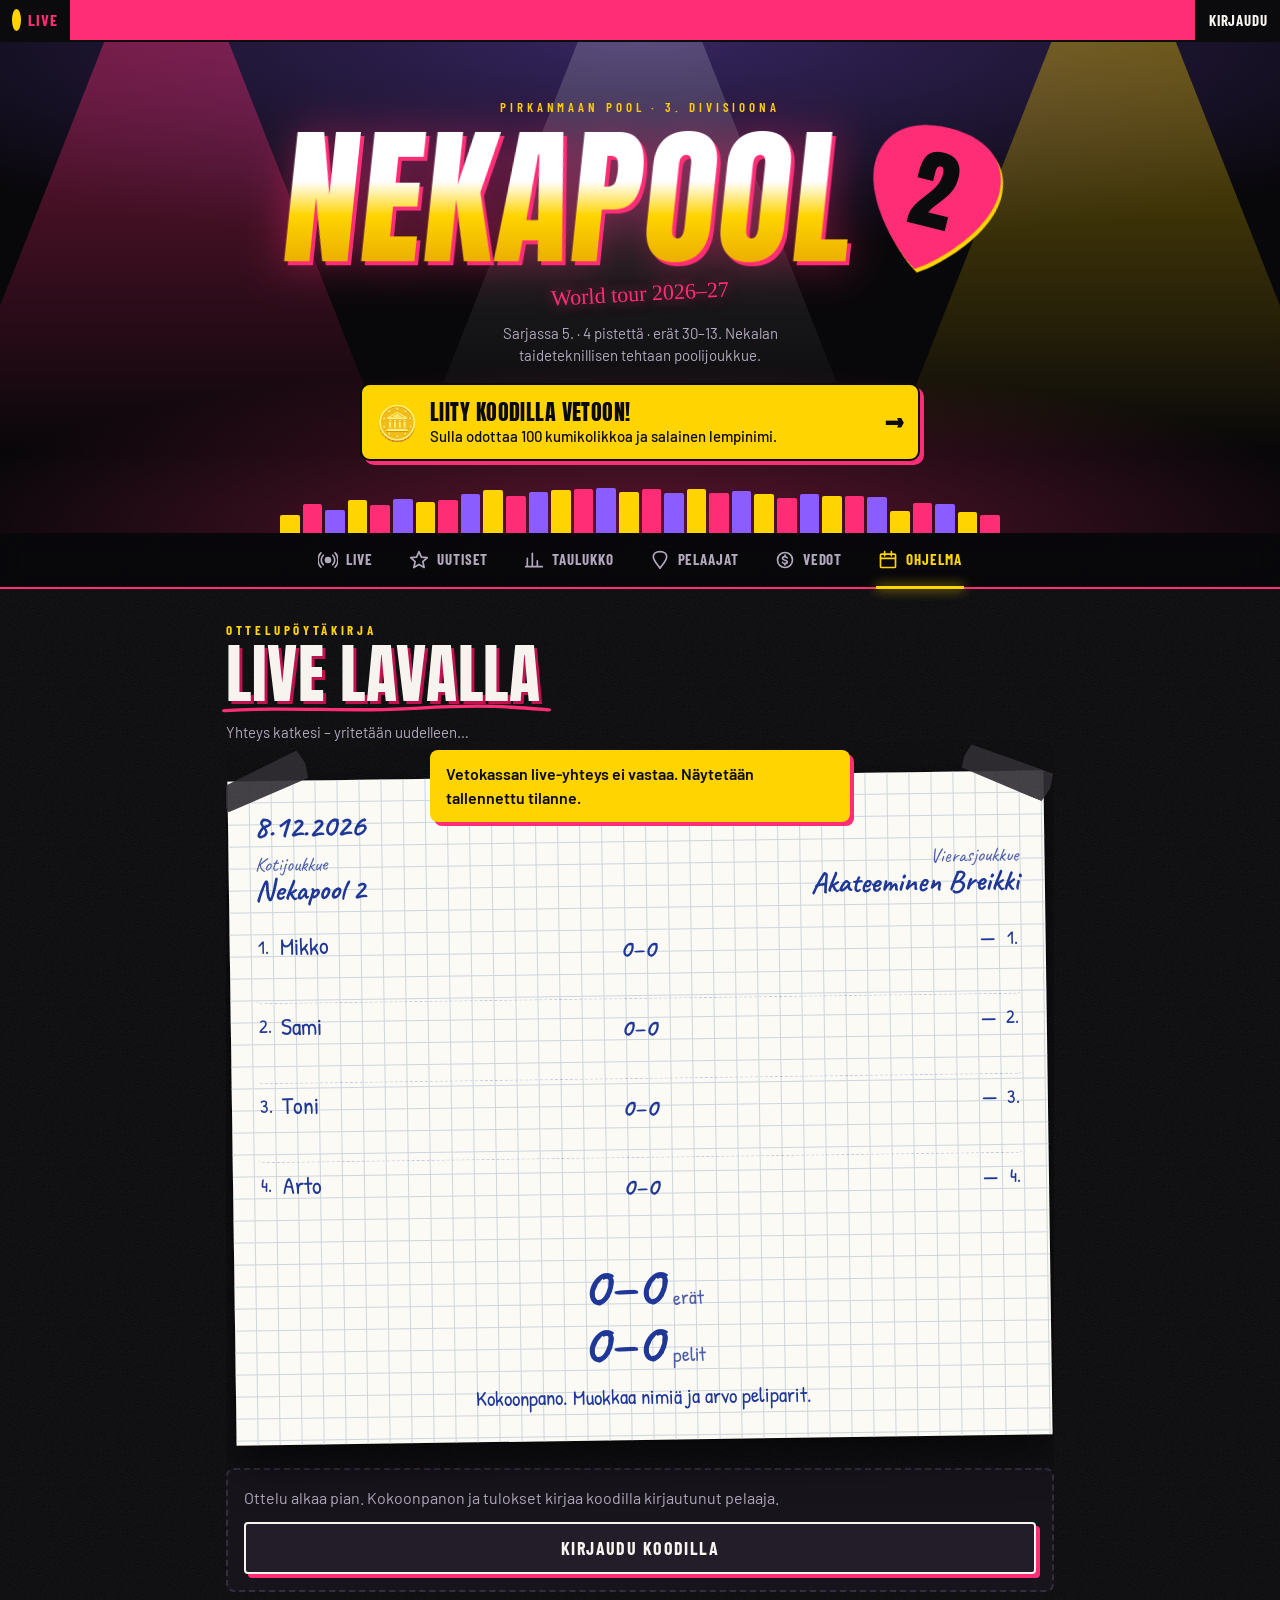
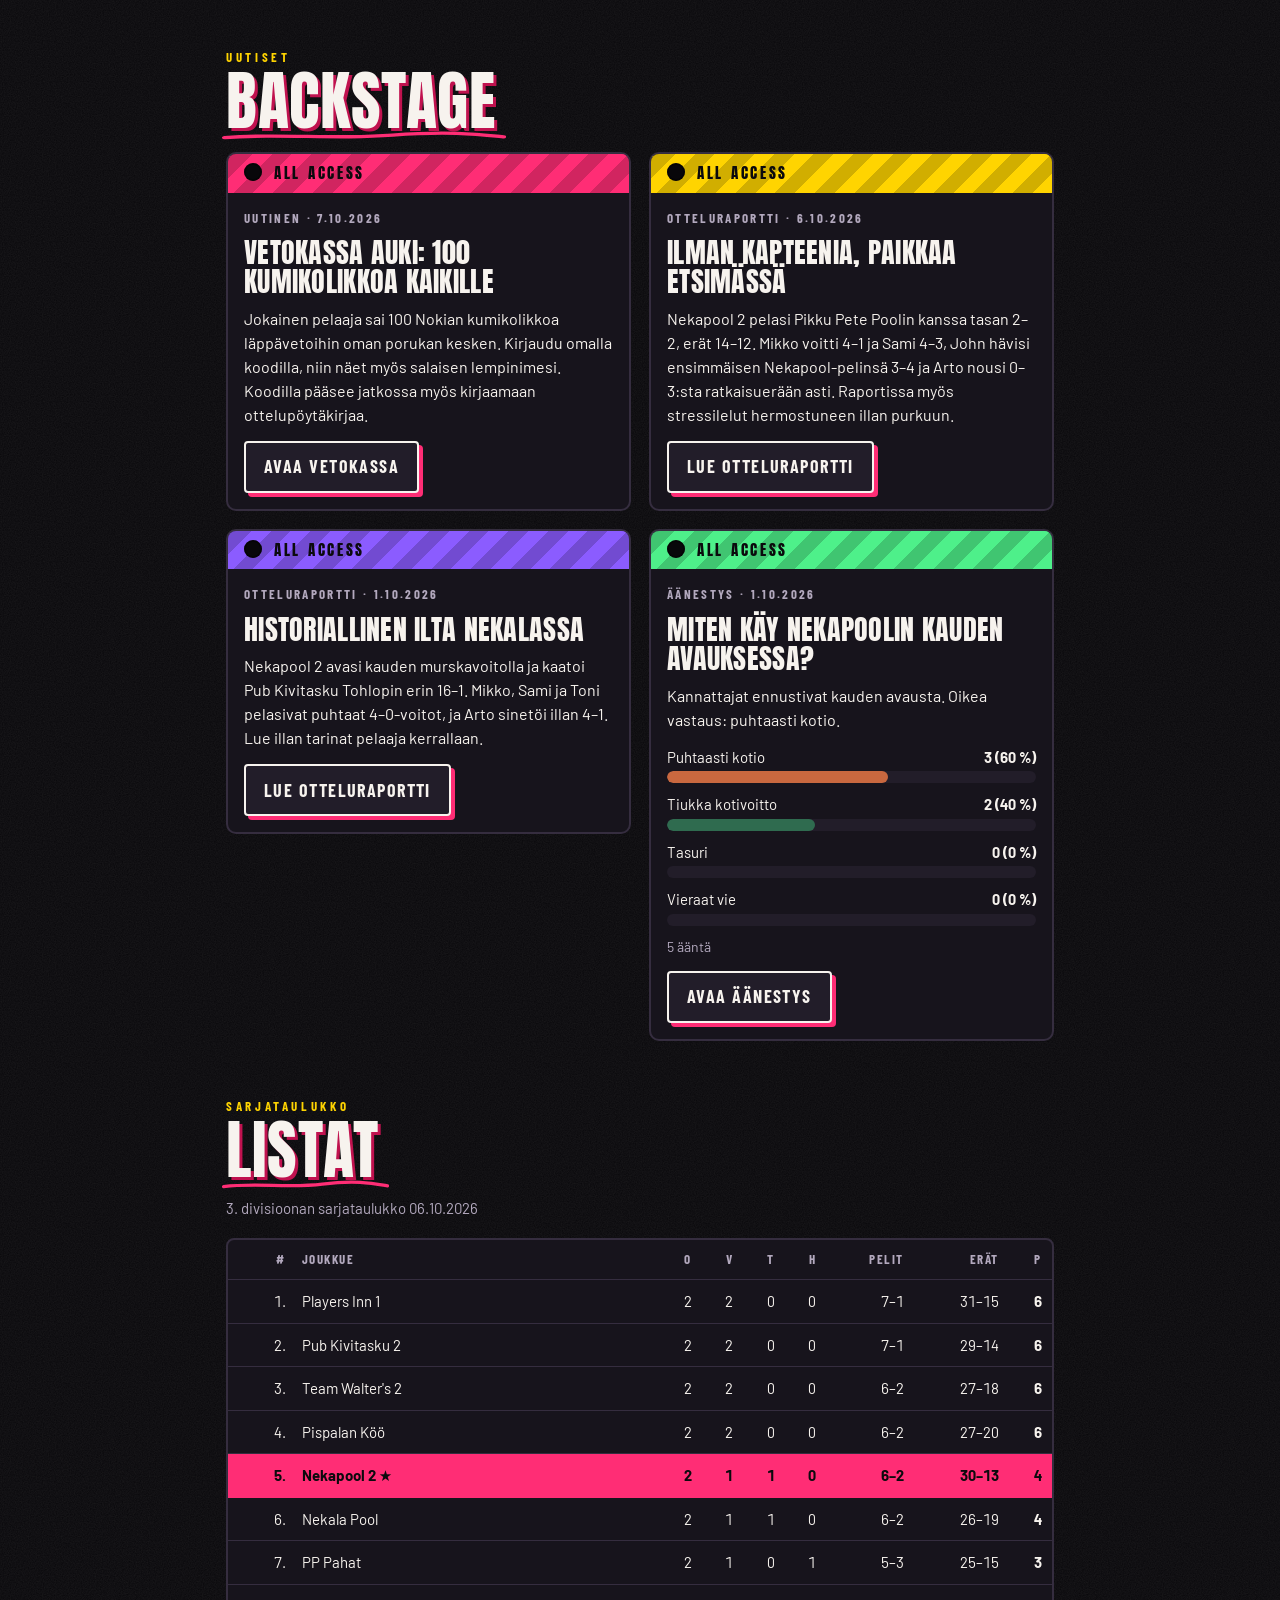
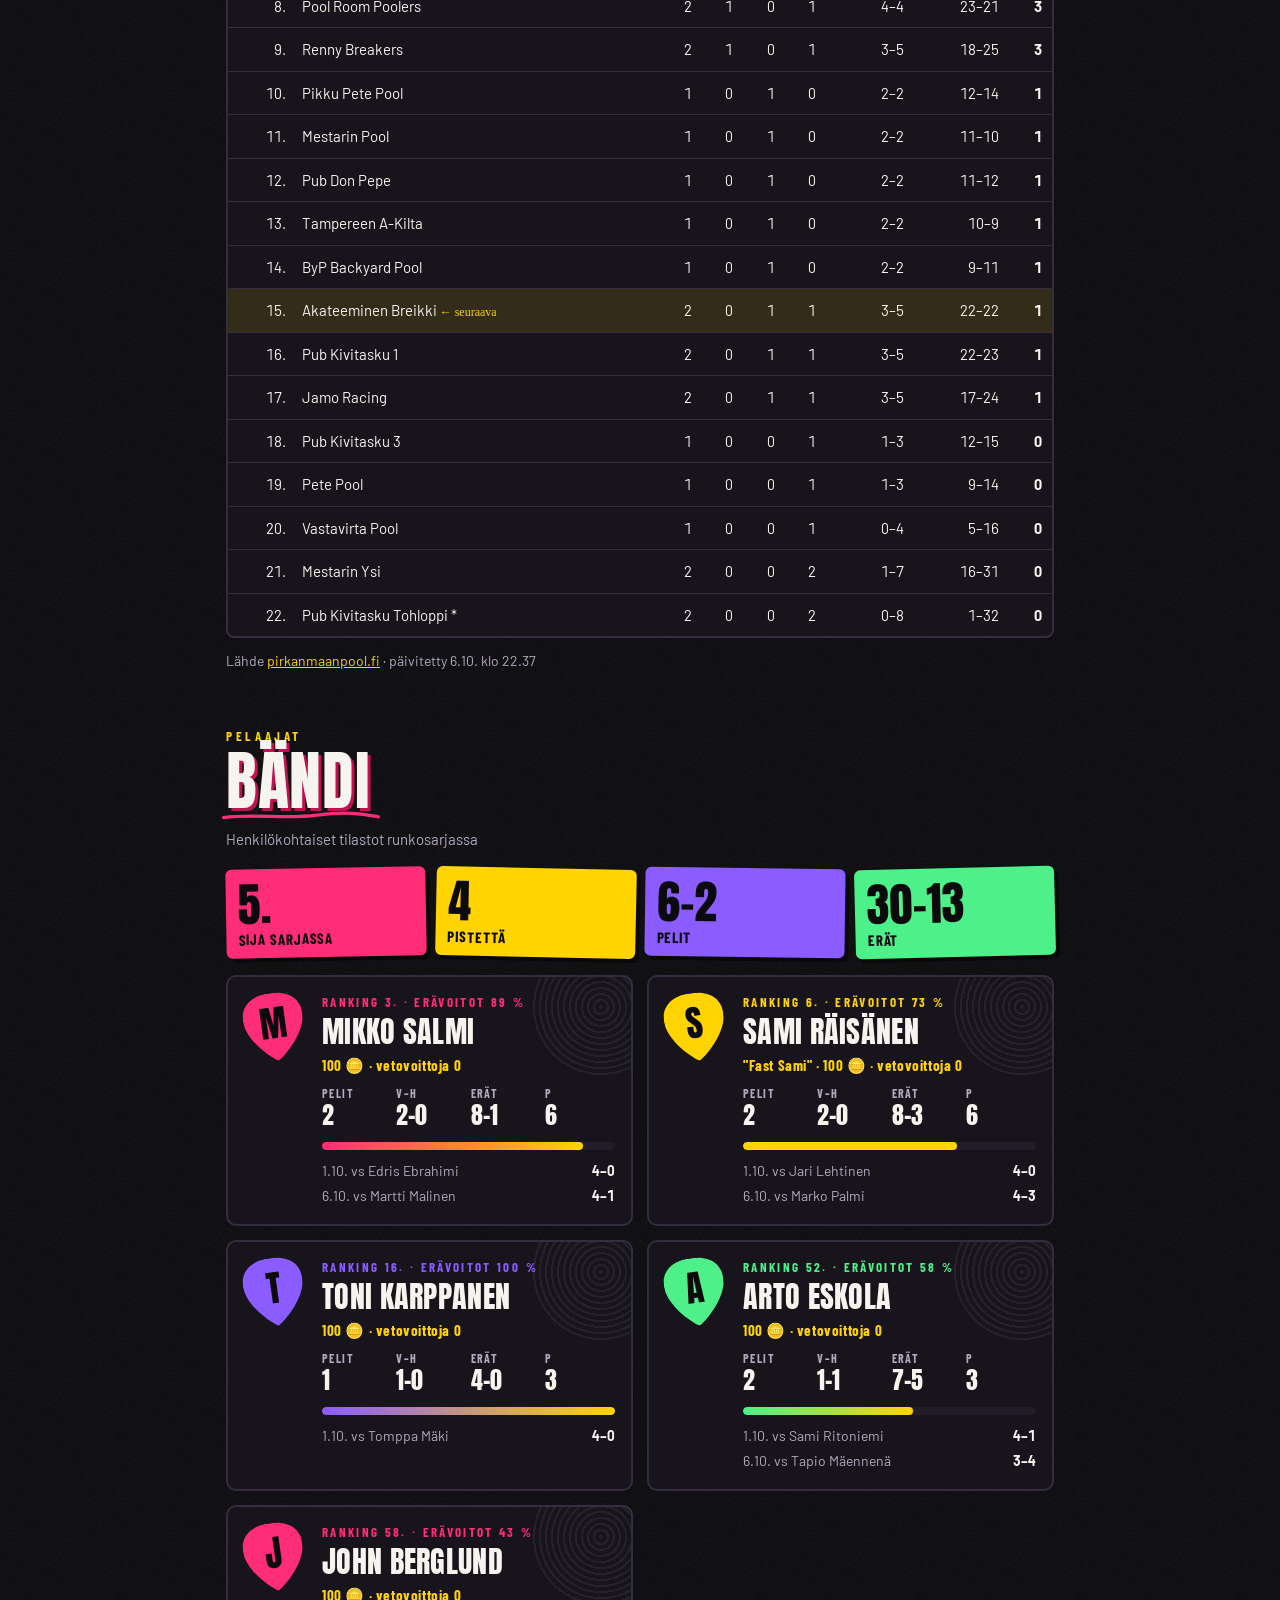
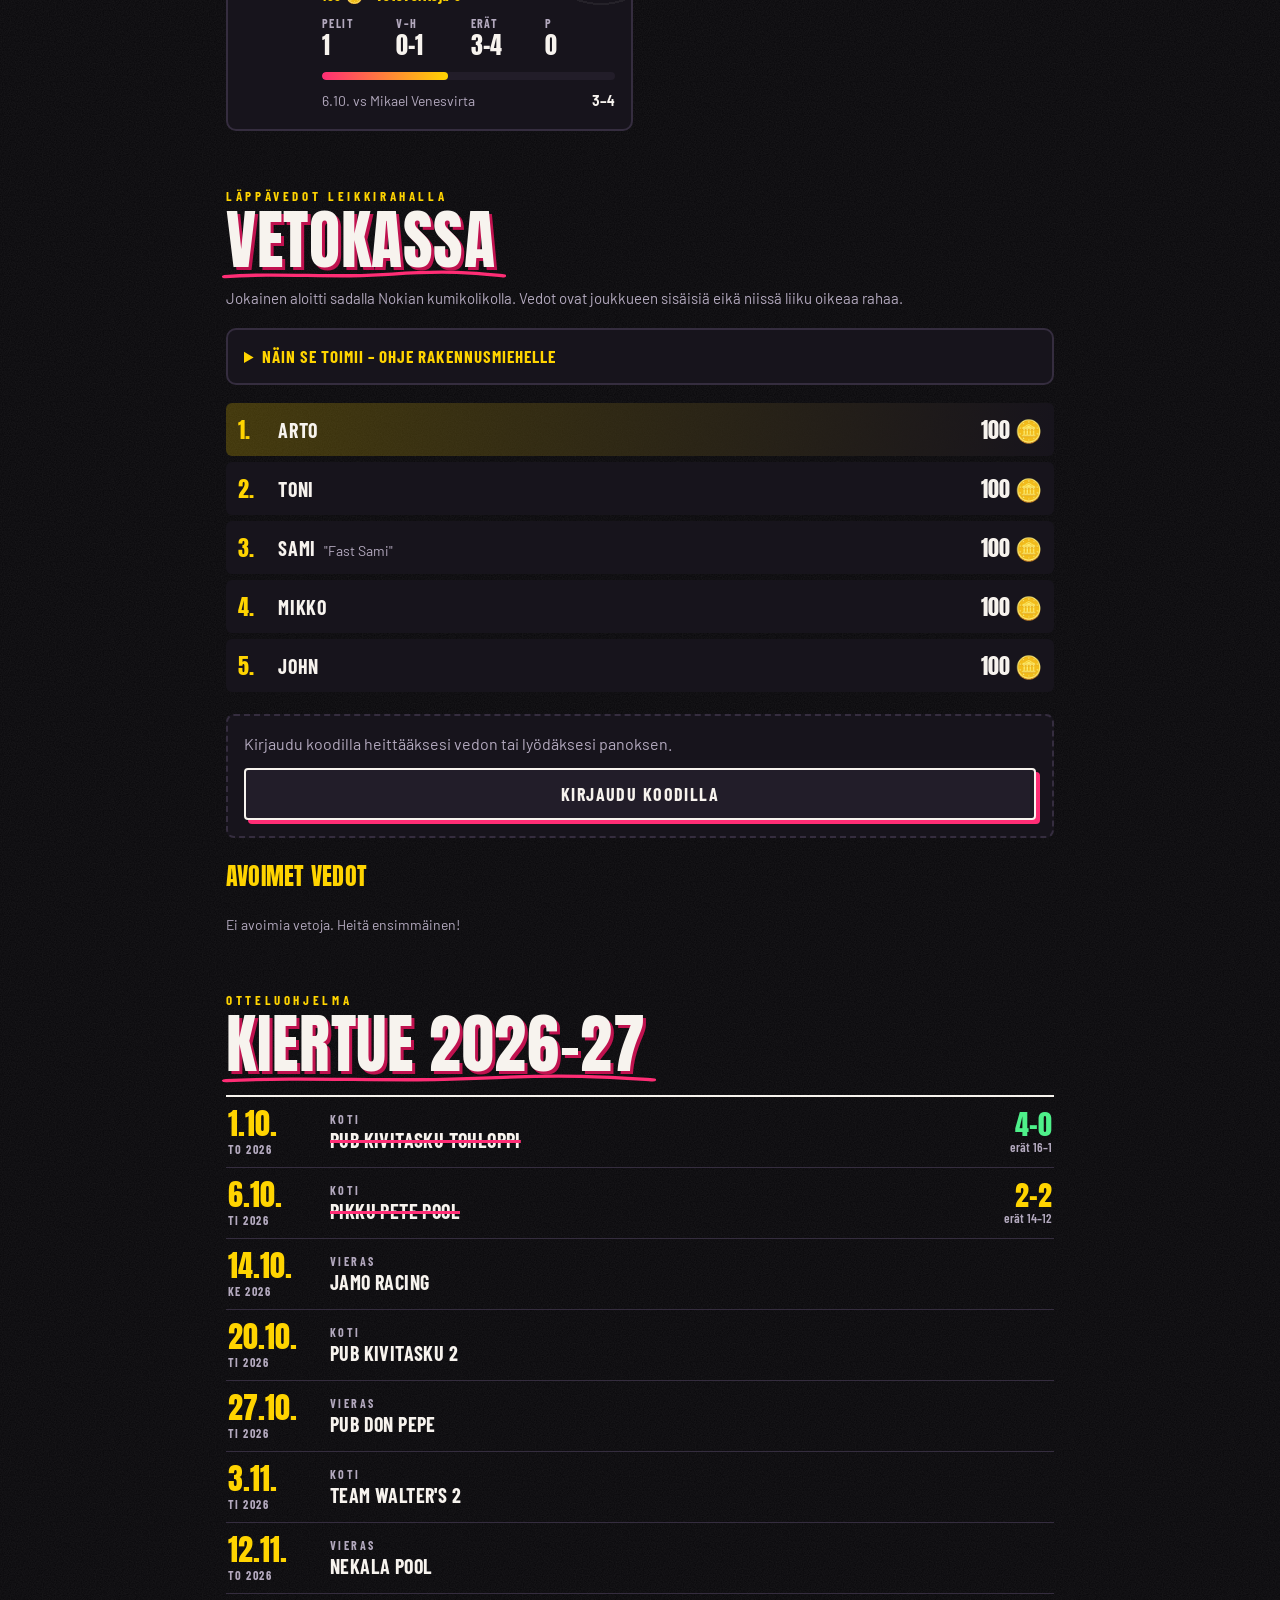
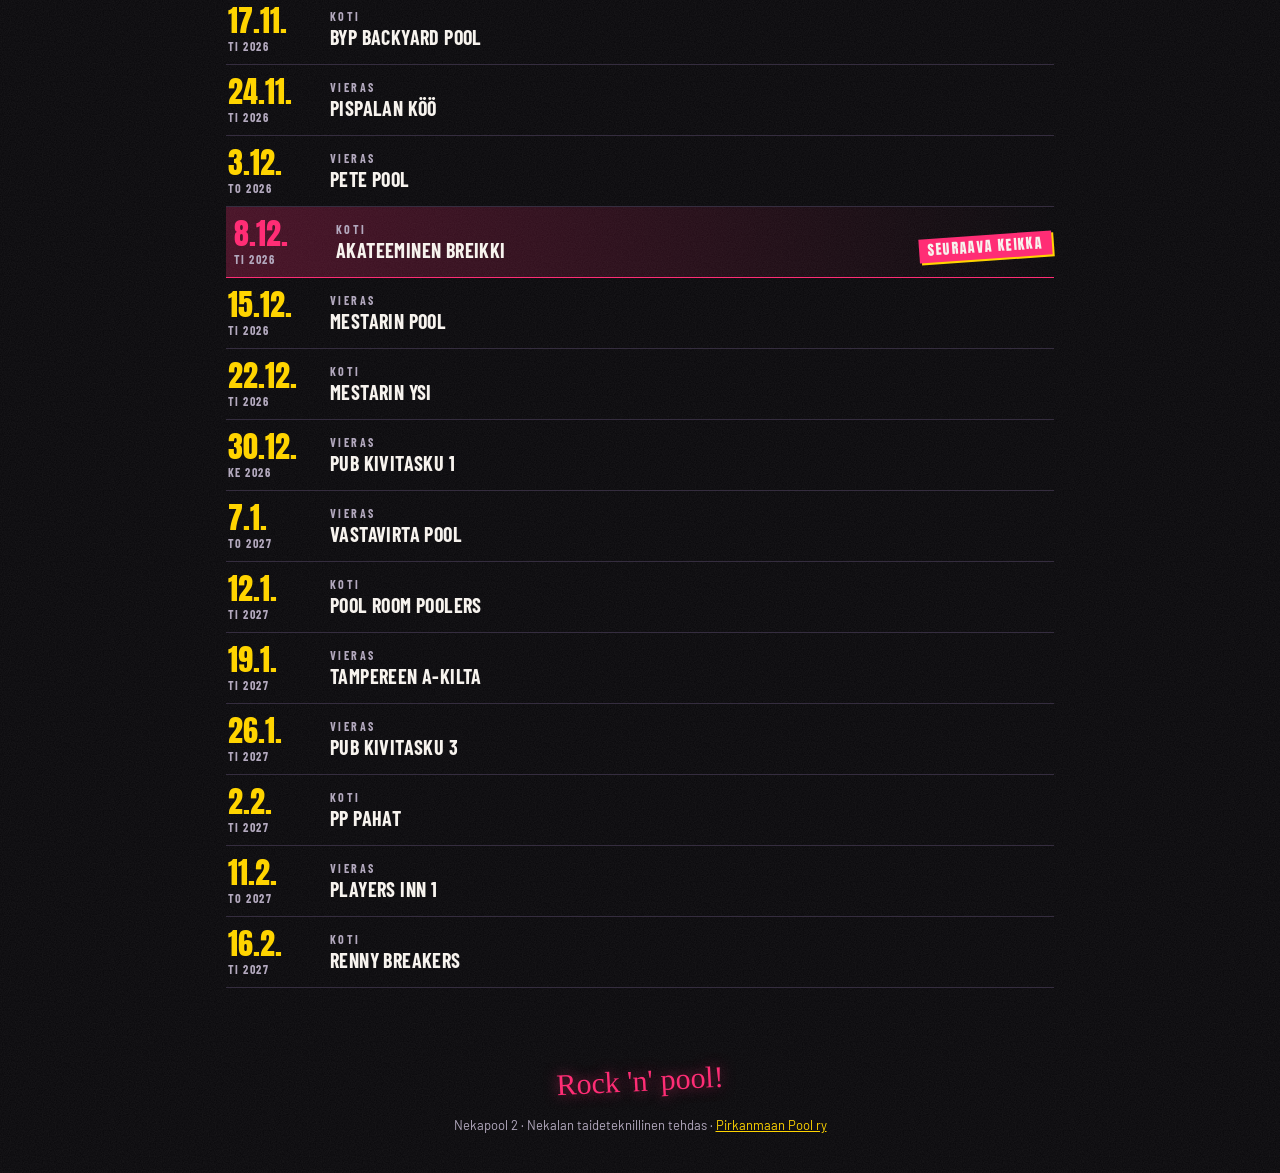
==== commit cbfb1ec2: "Linkin esikatselukuva (Open Graph) WhatsAppiin Co-Authored-By: Claude Opus 5.5 <noreply@anthropic.co" ====
--- a/index.html
+++ b/index.html
@@ -6,6 +6,16 @@
   <title>Nekapool 2</title>
   <meta name="description" content="Nekapool 2 – Pirkanmaan Poolin 3. divisioonan joukkue. Live-pöytäkirja, sarjataulukko, tilastot ja uutiset.">
   <meta name="theme-color" content="#08070a">
+  <meta property="og:type" content="website">
+  <meta property="og:site_name" content="Nekapool 2">
+  <meta property="og:title" content="🎱 Nekapool 2 – World tour 2026–27">
+  <meta property="og:description" content="Live-pöytäkirja, sarjataulukko, salaiset lempinimet ja vetokassa. Lunasta 100 kumikolikkoasi omalla koodilla!">
+  <meta property="og:url" content="https://samppafin.github.io/Nekapool-2/">
+  <meta property="og:image" content="https://samppafin.github.io/Nekapool-2/img/nekapool2-og.jpg">
+  <meta property="og:image:width" content="1200">
+  <meta property="og:image:height" content="630">
+  <meta property="og:locale" content="fi_FI">
+  <meta name="twitter:card" content="summary_large_image">
   <link rel="icon" href="data:image/svg+xml,%3Csvg xmlns='http://www.w3.org/2000/svg' viewBox='0 0 32 32'%3E%3Cpath d='M16 1C27 1 31 7 31 13C31 22 21 29 16 31C11 29 1 22 1 13C1 7 5 1 16 1Z' fill='%23ff2d75'/%3E%3Cpath d='M18 5L10 18H15L13 27L22 13H17Z' fill='%23ffd400'/%3E%3C/svg%3E">
   <link rel="preconnect" href="https://fonts.googleapis.com">
   <link rel="preconnect" href="https://fonts.gstatic.com" crossorigin>
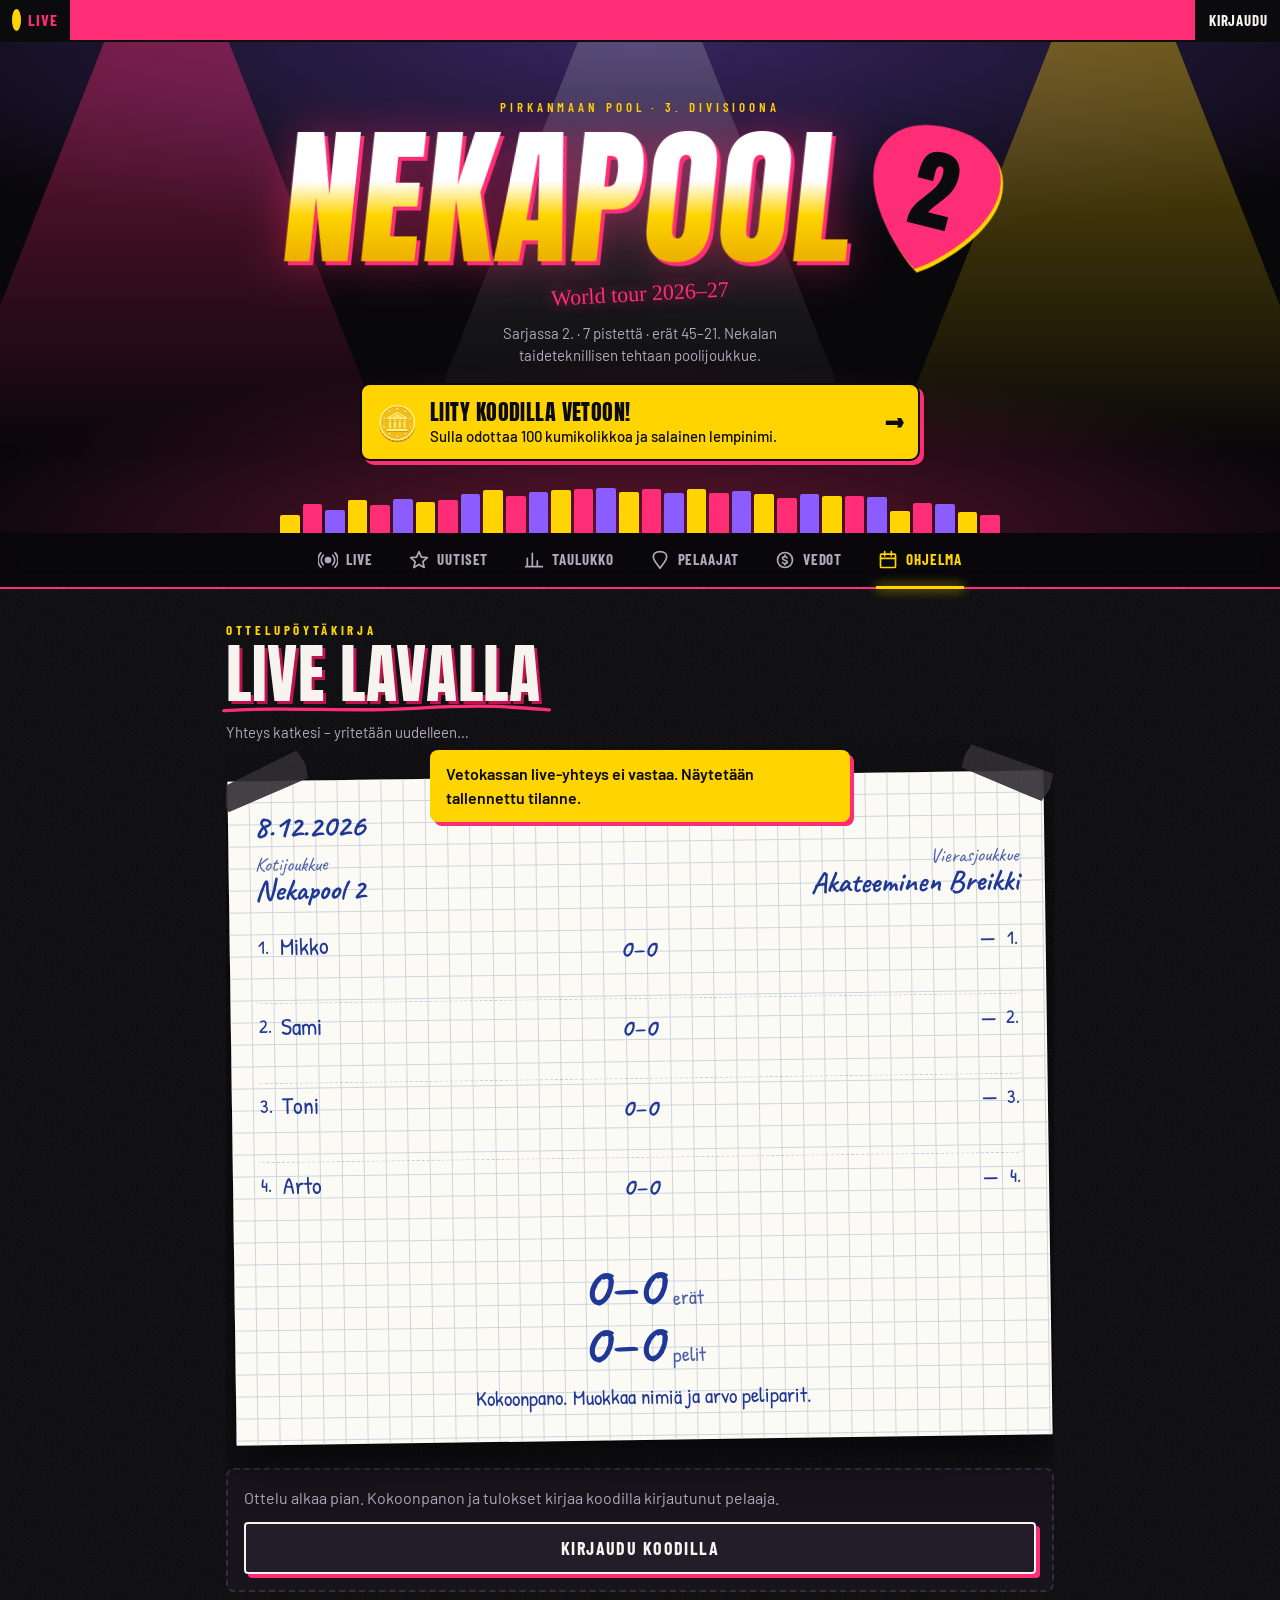
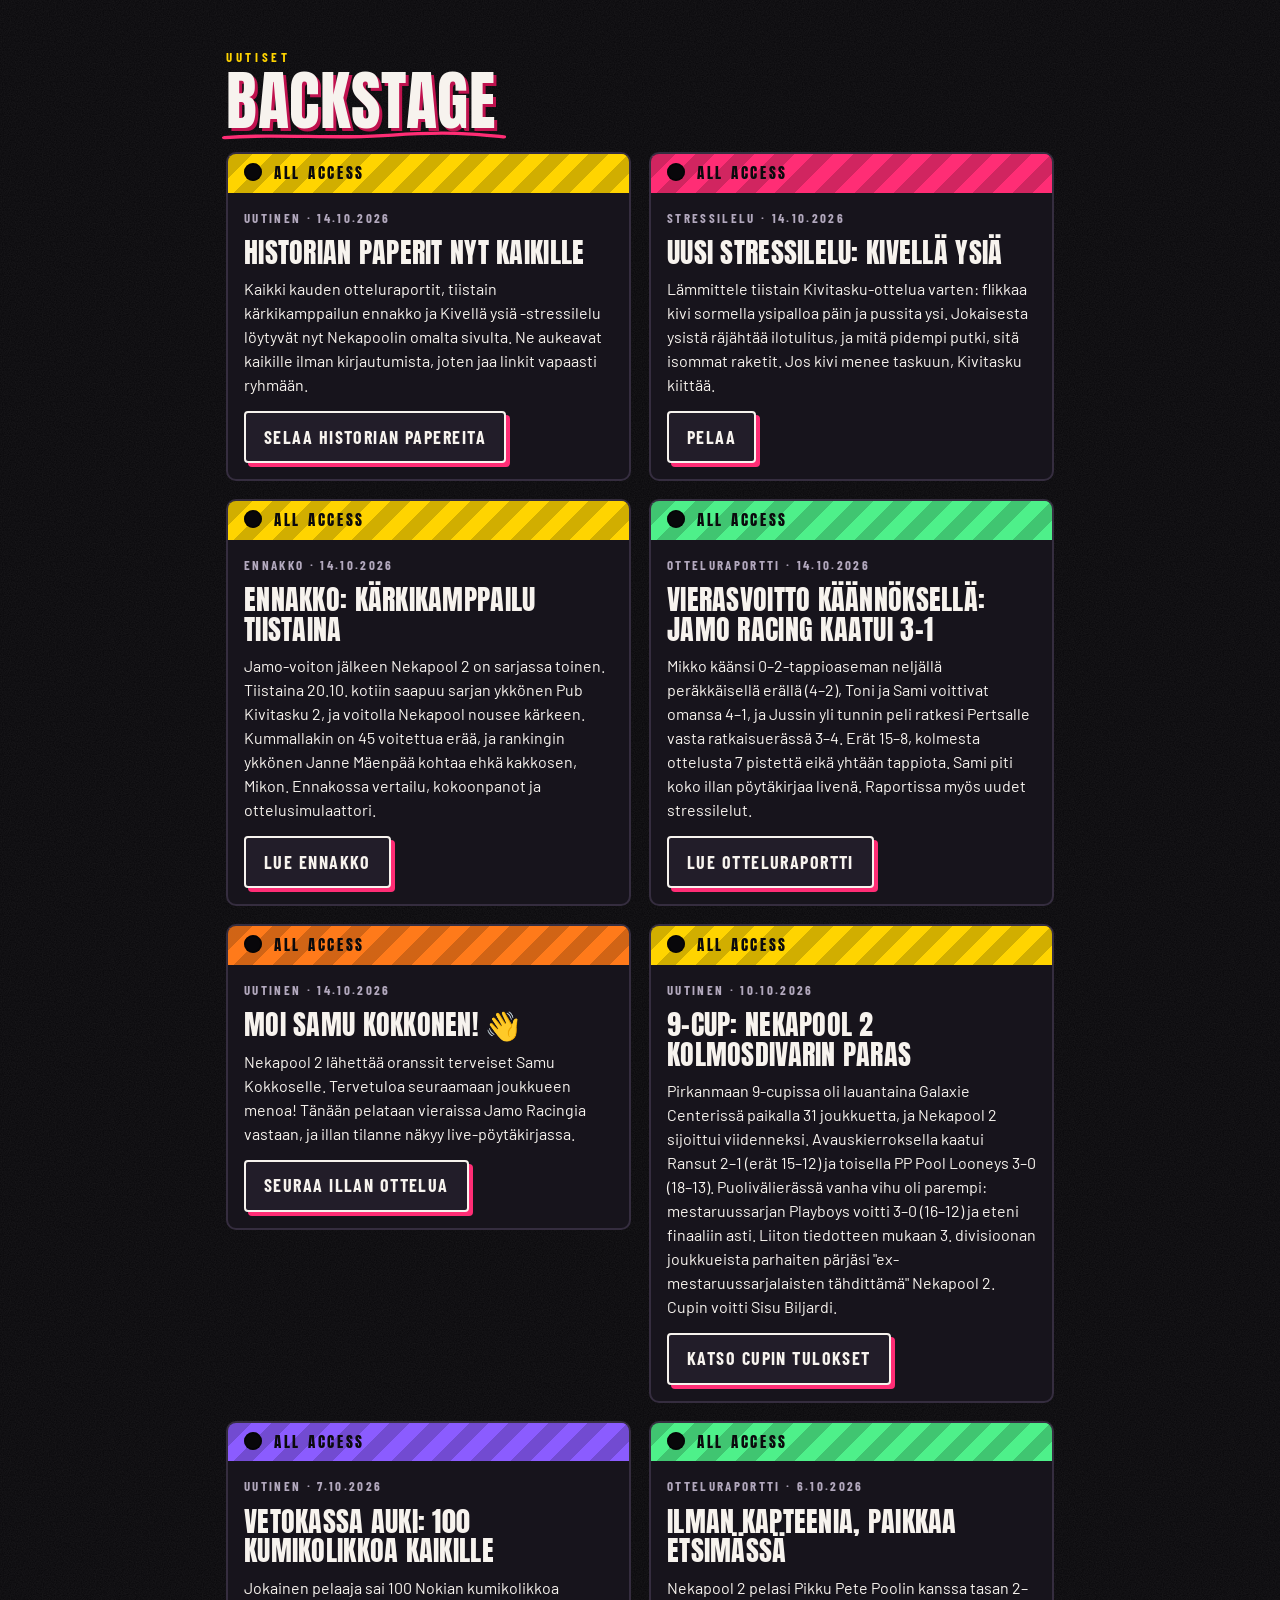
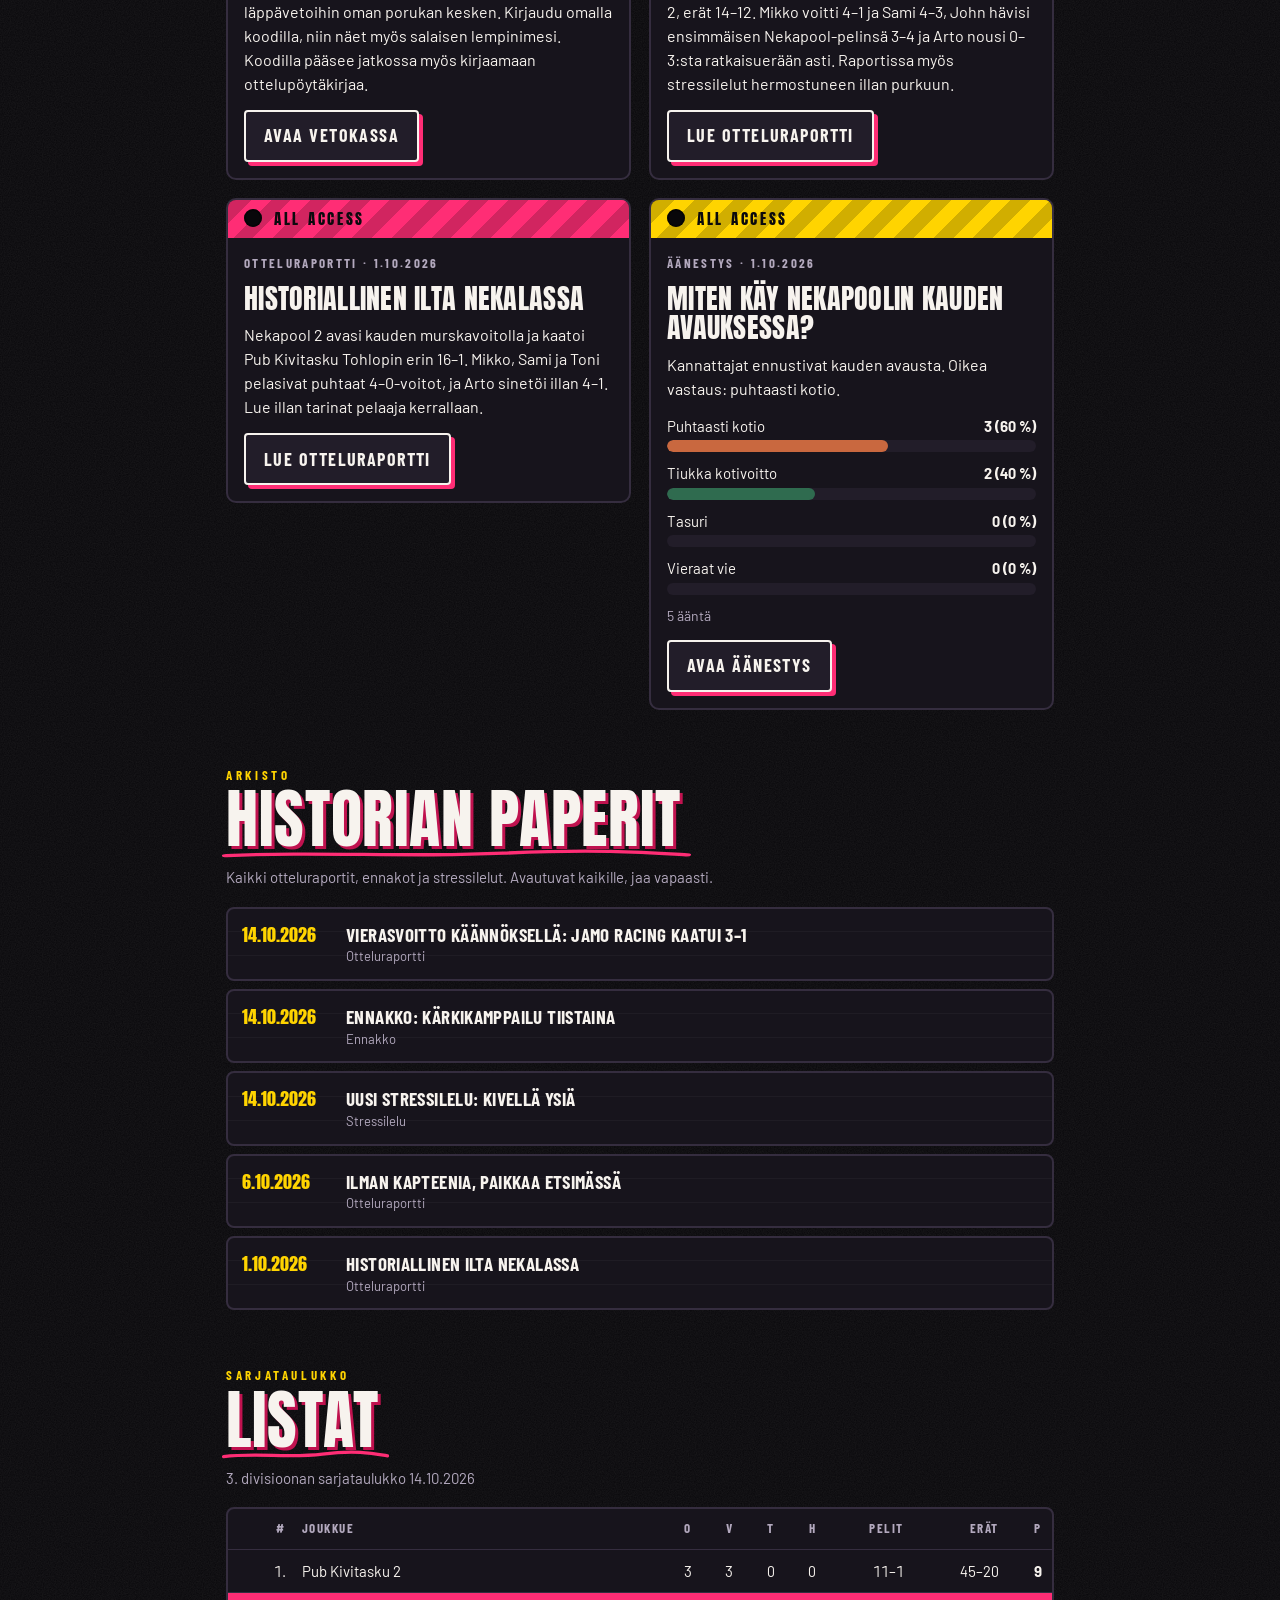
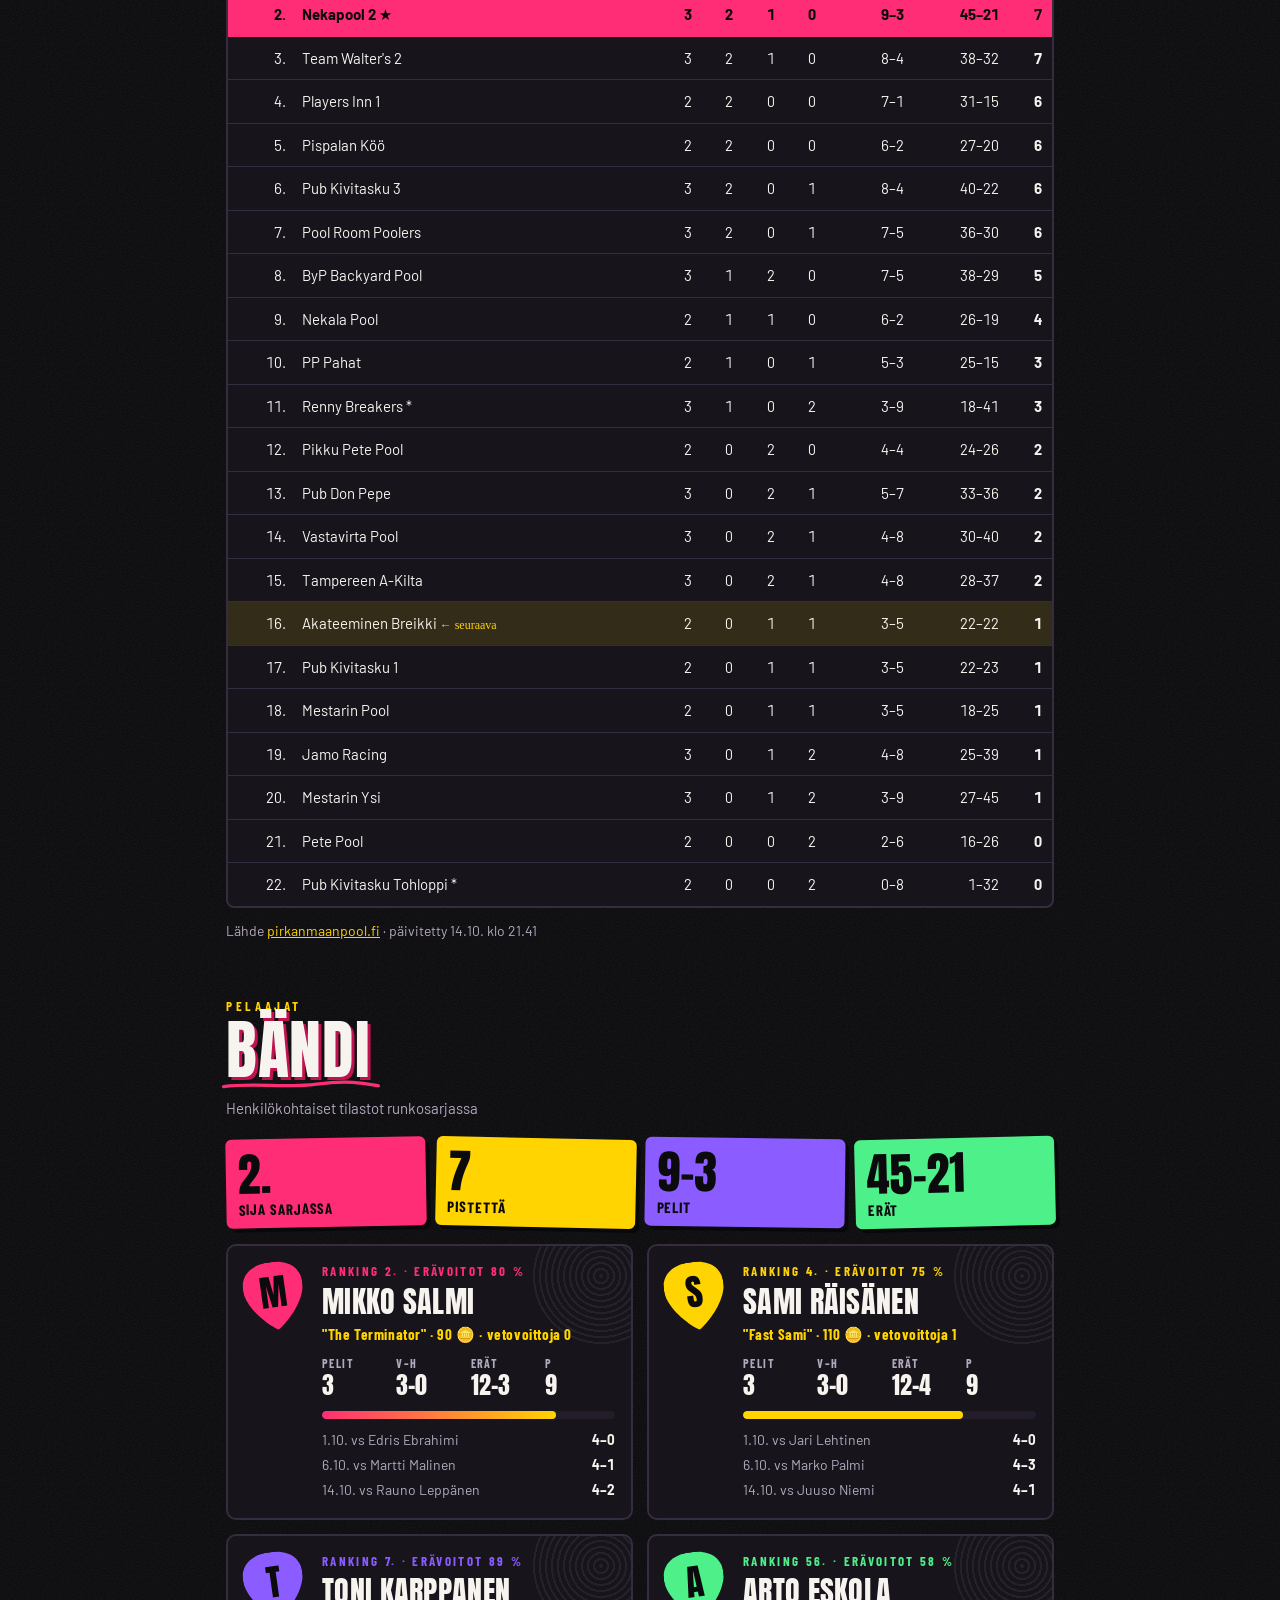
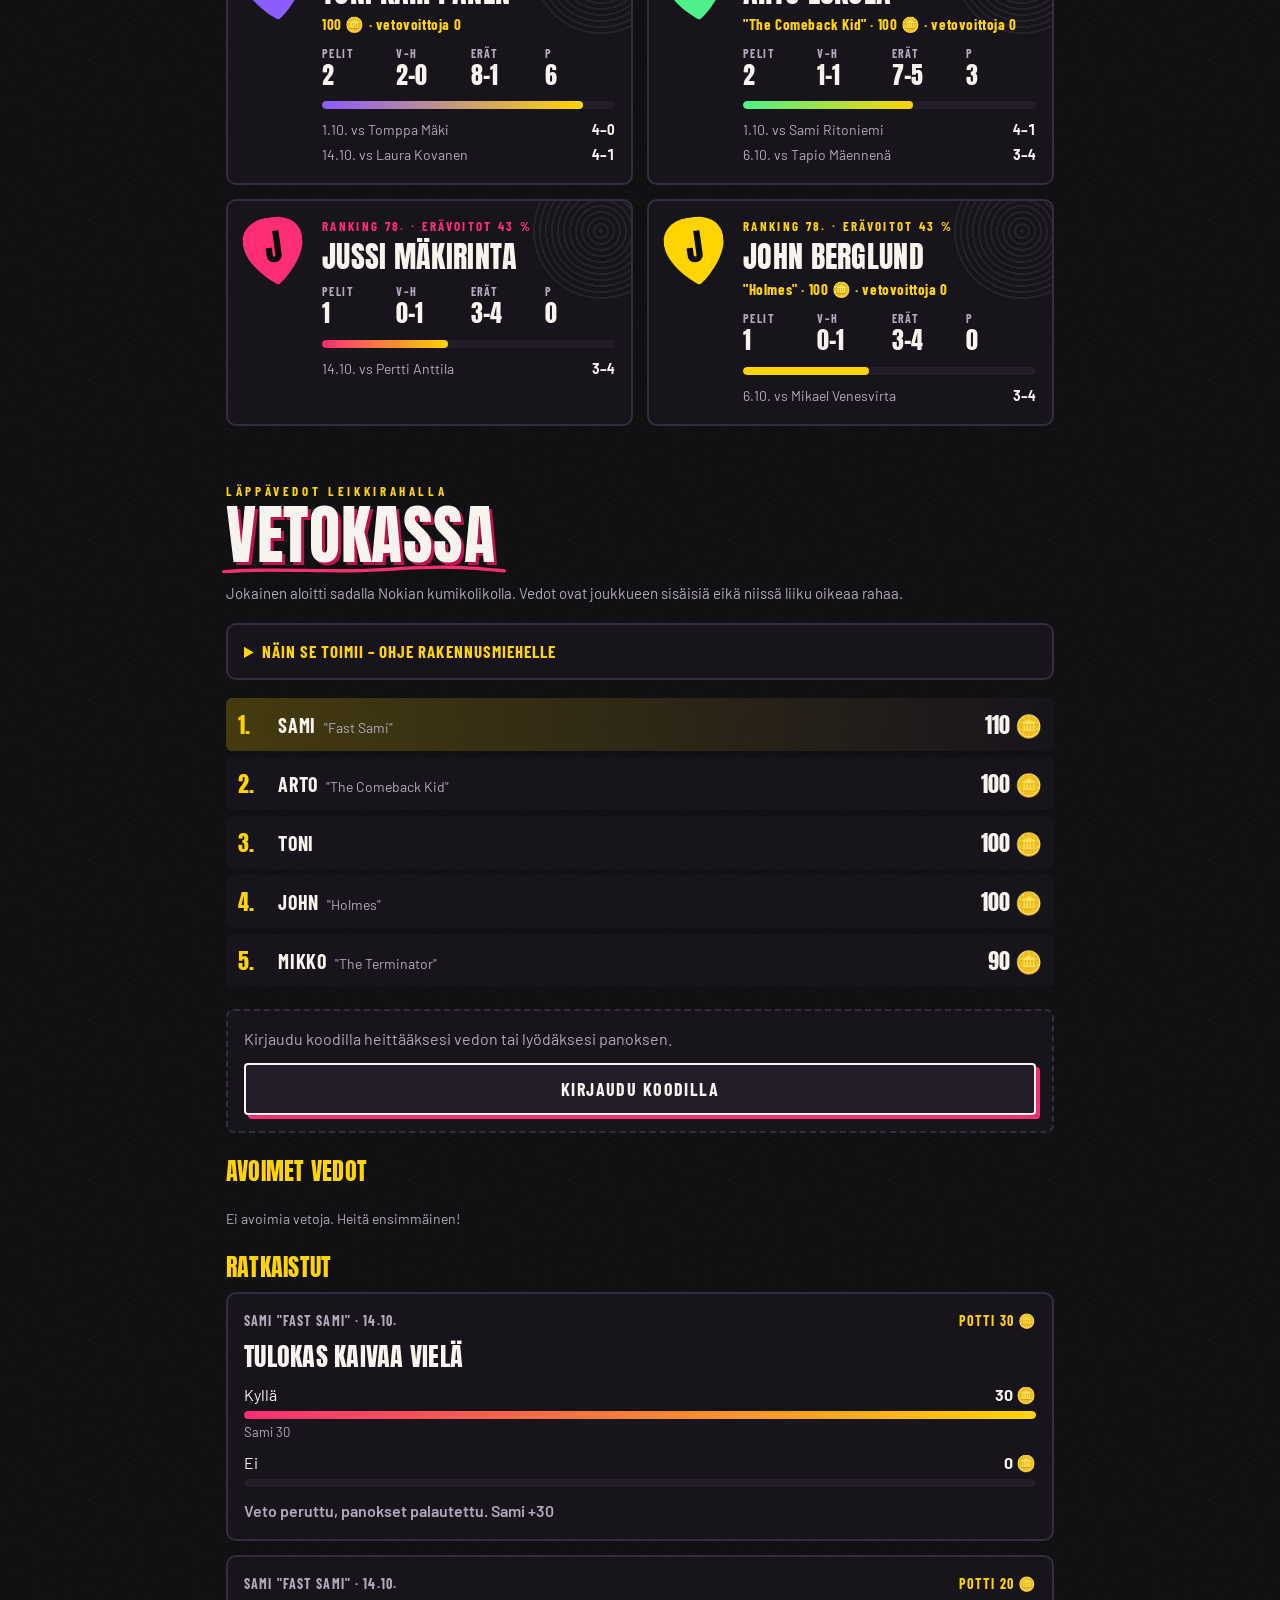
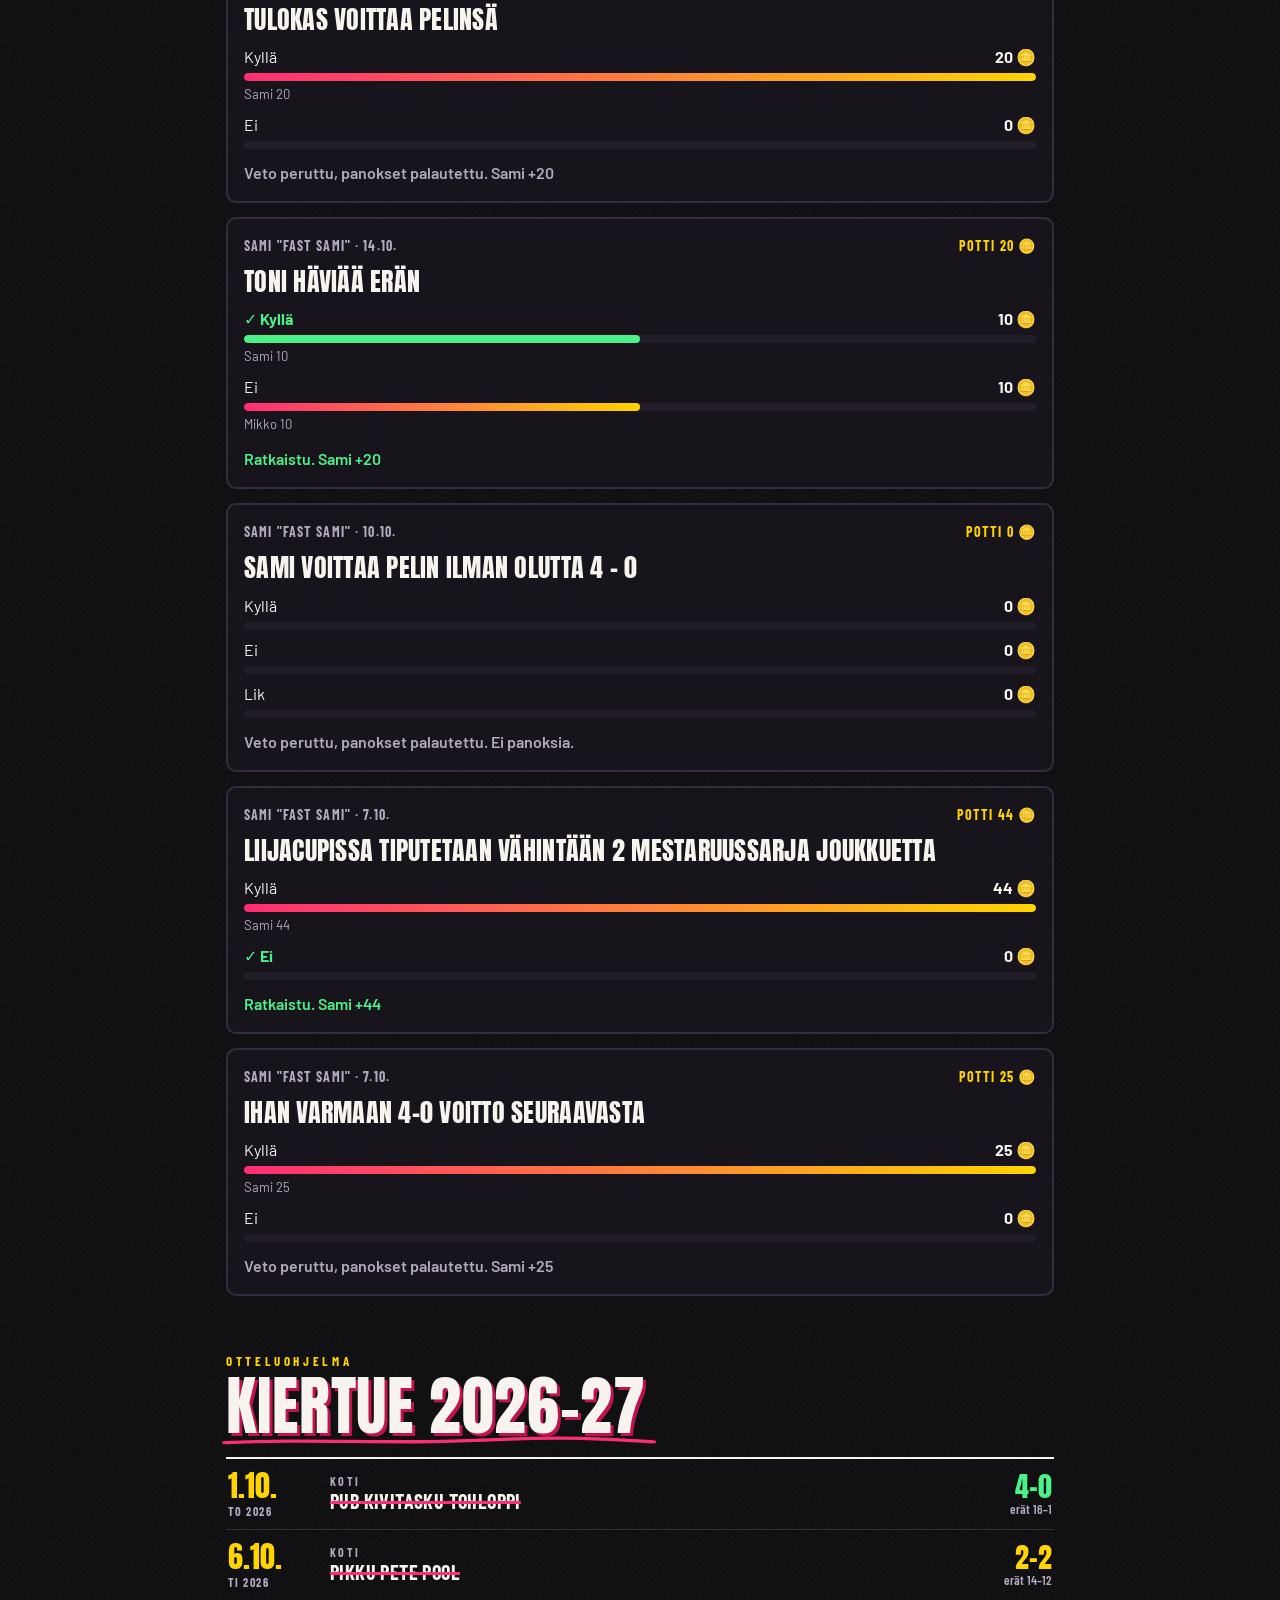
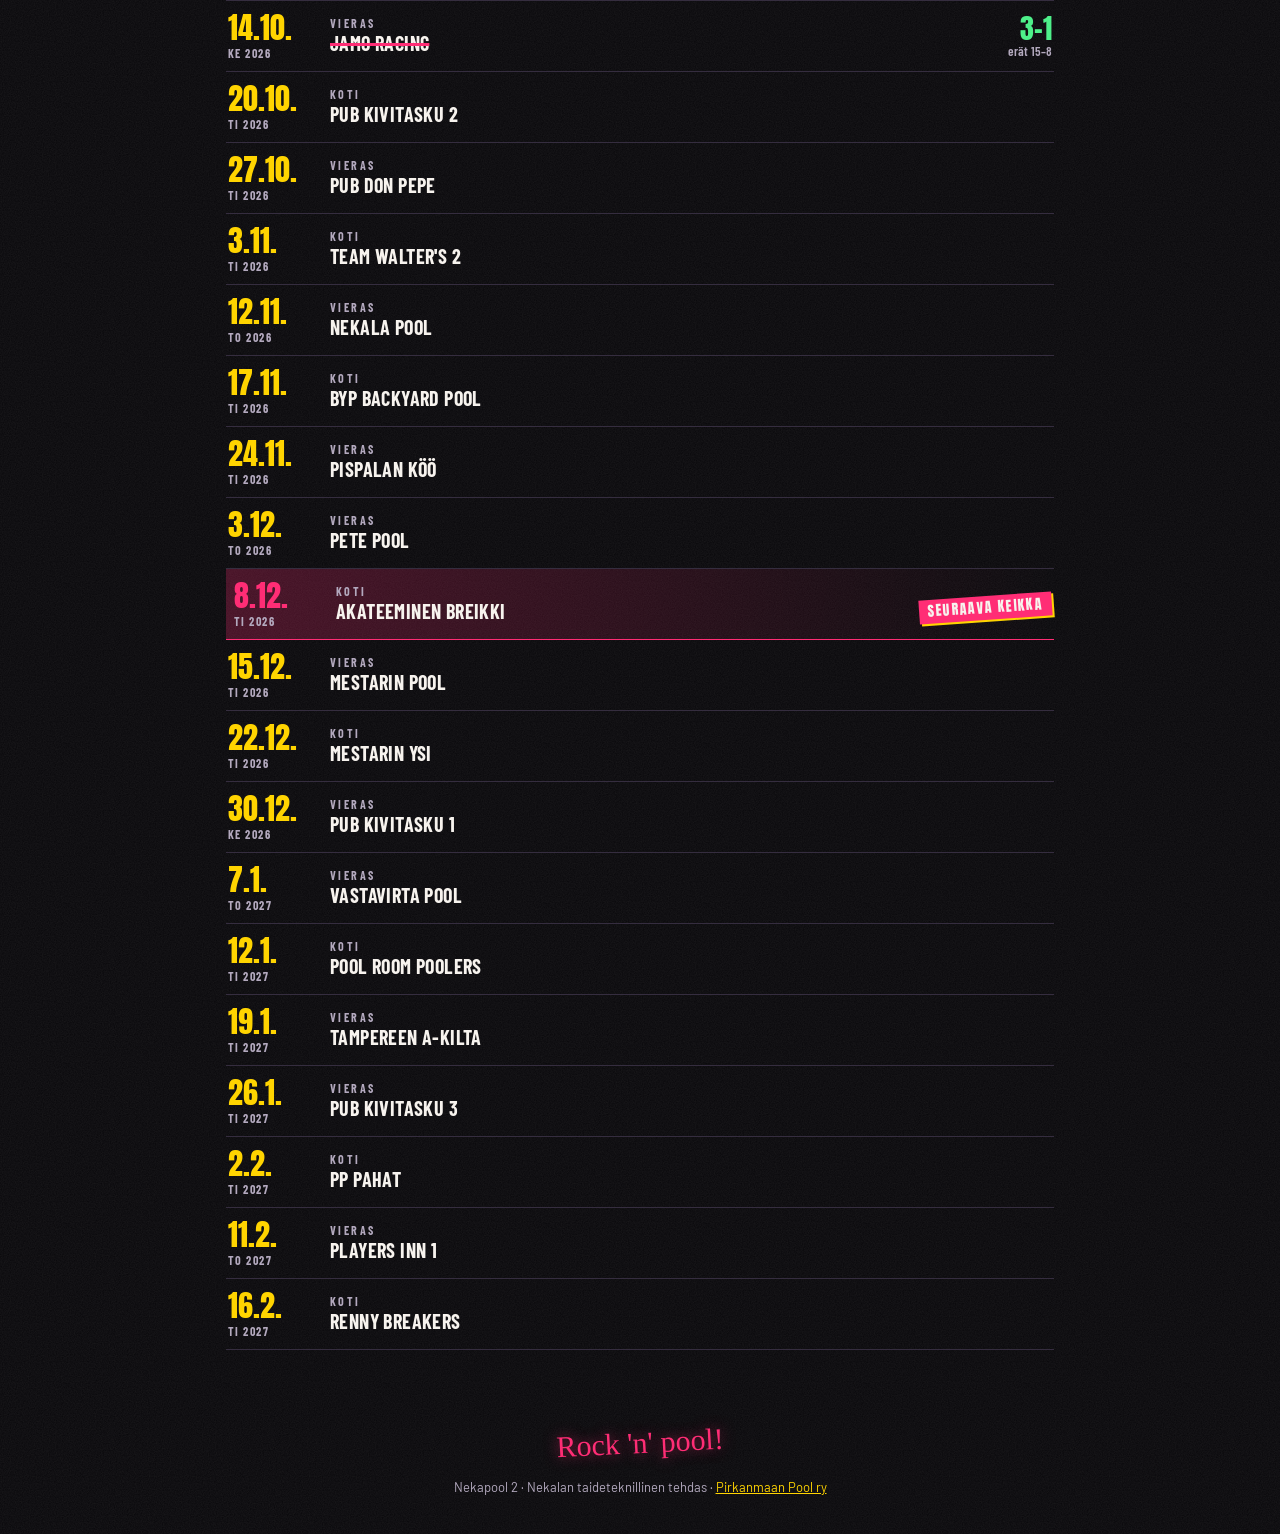
==== commit e3f6654a: "Raportit julkisiksi sivulle ja Historian paperit -arkisto Raportit, ennakko ja Kivellä ysiä -lelu ko" ====
--- a/index.html
+++ b/index.html
@@ -9,7 +9,7 @@
   <meta property="og:type" content="website">
   <meta property="og:site_name" content="Nekapool 2">
   <meta property="og:title" content="🎱 Nekapool 2 – World tour 2026–27">
-  <meta property="og:description" content="Live-pöytäkirja, sarjataulukko, salaiset lempinimet ja vetokassa. Lunasta 100 kumikolikkoasi omalla koodilla!">
+  <meta property="og:description" content="Lyö vetoa joukkuekavereittesi puolesta… tai vastaan. 100 kumikolikkoa odottaa lunastusta, ja voittajalle on luvassa suuri palkinto. 🏆">
   <meta property="og:url" content="https://samppafin.github.io/Nekapool-2/">
   <meta property="og:image" content="https://samppafin.github.io/Nekapool-2/img/nekapool2-og.jpg">
   <meta property="og:image:width" content="1200">
@@ -164,6 +164,16 @@
     <div class="news" id="news"><p class="note">Ladataan…</p></div>
   </section>
 
+  <!-- HISTORIA -->
+  <section id="historia" class="sec" aria-labelledby="histOtsikko">
+    <header class="sec-head">
+      <p class="sec-kick">Arkisto</p>
+      <h2 id="histOtsikko">Historian paperit</h2>
+      <p class="sec-sub">Kaikki otteluraportit, ennakot ja stressilelut. Avautuvat kaikille, jaa vapaasti.</p>
+    </header>
+    <ol class="archive" id="archive"></ol>
+  </section>
+
   <!-- SARJATAULUKKO -->
   <section id="sarjataulukko" class="sec" aria-labelledby="stOtsikko">
     <header class="sec-head">
--- a/css/tyyli.css
+++ b/css/tyyli.css
@@ -11,6 +11,7 @@
   --muted: #b3a9be;
   --pink: #ff2d75;
   --pink-deep: #c0124f;
+  --orange: #ff7a1a;
   --gold: #ffd400;
   --gold-deep: #e8a800;
   --violet: #8b5cff;
@@ -106,13 +107,14 @@
 .breaking {
   display: flex; flex-direction: column; gap: 6px; margin: 18px auto 0; max-width: 560px; text-align: left;
   padding: 14px 16px 16px; color: var(--fg); text-decoration: none; position: relative;
-  background: linear-gradient(135deg, rgba(255, 45, 117, 0.28), rgba(139, 92, 255, 0.22)), var(--panel);
-  border: 2px solid var(--pink); border-radius: 10px;
-  box-shadow: 5px 5px 0 var(--gold), 0 0 34px rgba(255, 45, 117, 0.45);
+  --hero: var(--pink);
+  background: linear-gradient(135deg, color-mix(in srgb, var(--hero) 30%, transparent), rgba(139, 92, 255, 0.18)), var(--panel);
+  border: 2px solid var(--hero); border-radius: 10px;
+  box-shadow: 5px 5px 0 var(--gold), 0 0 34px color-mix(in srgb, var(--hero) 45%, transparent);
   animation: breakin 0.6s cubic-bezier(0.3, 1.5, 0.5, 1) both;
 }
 @keyframes breakin { from { transform: translateY(14px) rotate(-1.5deg); } }
-.breaking-tag { align-self: flex-start; display: inline-flex; align-items: center; gap: 7px; background: var(--pink); color: var(--on);
+.breaking-tag { align-self: flex-start; display: inline-flex; align-items: center; gap: 7px; background: var(--hero, var(--pink)); color: var(--on);
   font-family: var(--font-poster); font-size: 15px; letter-spacing: 0.14em; text-transform: uppercase; padding: 3px 10px; transform: rotate(-2deg); }
 .breaking-title { font-family: var(--font-poster); font-size: 32px; line-height: 1.02; text-transform: uppercase; text-wrap: balance; }
 .breaking-text { color: var(--muted); font-size: 15px; }
@@ -304,6 +306,16 @@
 .poll-bar span { display: block; height: 100%; width: 0; background: var(--b); border-radius: 6px; transition: width 0.9s cubic-bezier(0.3, 0.7, 0.2, 1); }
 .poll-row b { font-variant-numeric: tabular-nums; }
 .link-btn { align-self: stretch; margin-top: 4px; }
+
+/* ===== historian paperit ===== */
+.archive { list-style: none; margin: 0; padding: 0; display: flex; flex-direction: column; gap: 8px; }
+.arch a { display: grid; grid-template-columns: 92px minmax(0, 1fr); grid-template-rows: auto auto; gap: 2px 12px; align-items: baseline;
+  padding: 12px 14px; background: var(--panel); border: 2px solid var(--line); border-radius: 8px; color: var(--fg); text-decoration: none;
+  background-image: repeating-linear-gradient(0deg, transparent 0 23px, rgba(255, 255, 255, 0.035) 23px 24px); }
+.arch a:hover, .arch a:focus-visible { border-color: var(--gold); }
+.arch-date { grid-row: 1 / 3; font-family: var(--font-poster); font-size: 18px; color: var(--gold); }
+.arch-title { font-family: var(--font-cond); font-weight: 700; font-size: 19px; text-transform: uppercase; letter-spacing: 0.02em; line-height: 1.15; overflow-wrap: anywhere; }
+.arch-type { font-size: 13px; color: var(--muted); }
 
 /* ===== sarjataulukko ===== */
 .table-wrap { background: var(--panel); border: 2px solid var(--line); border-radius: 8px; overflow: hidden; }
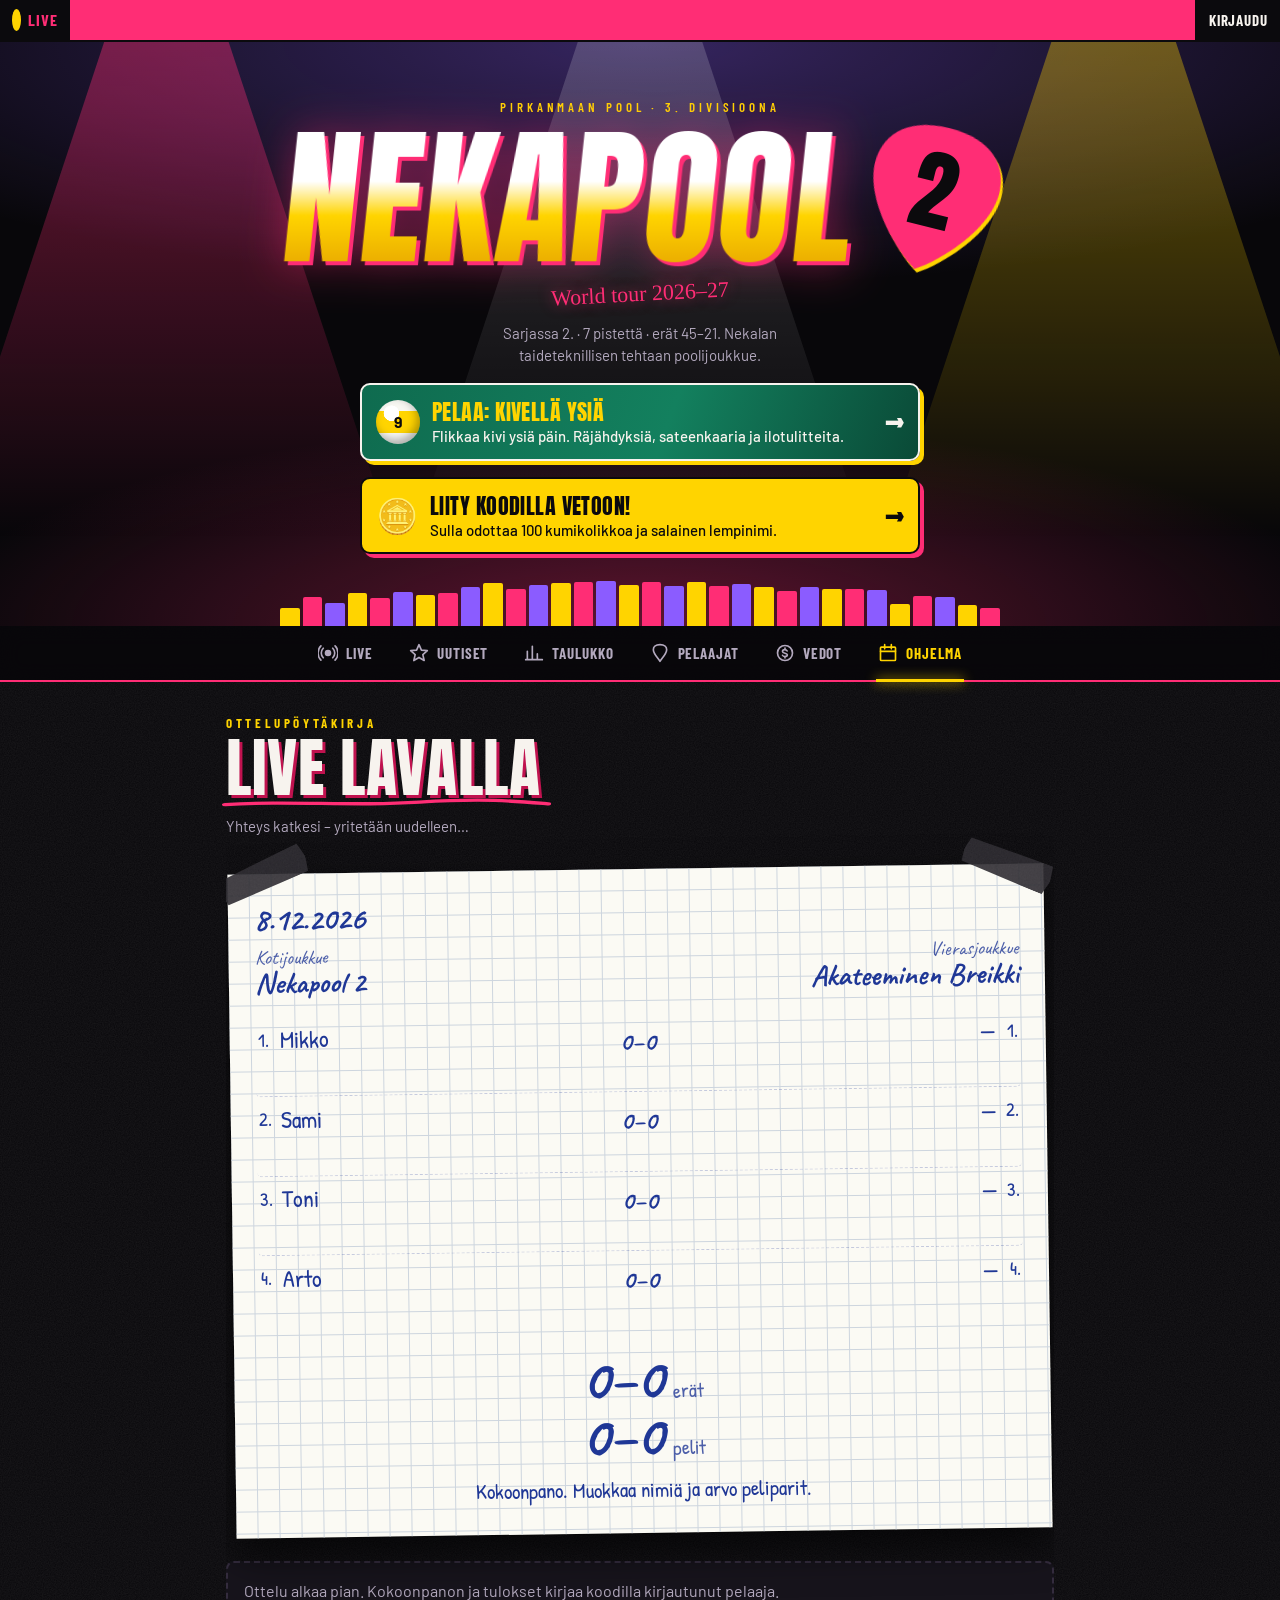
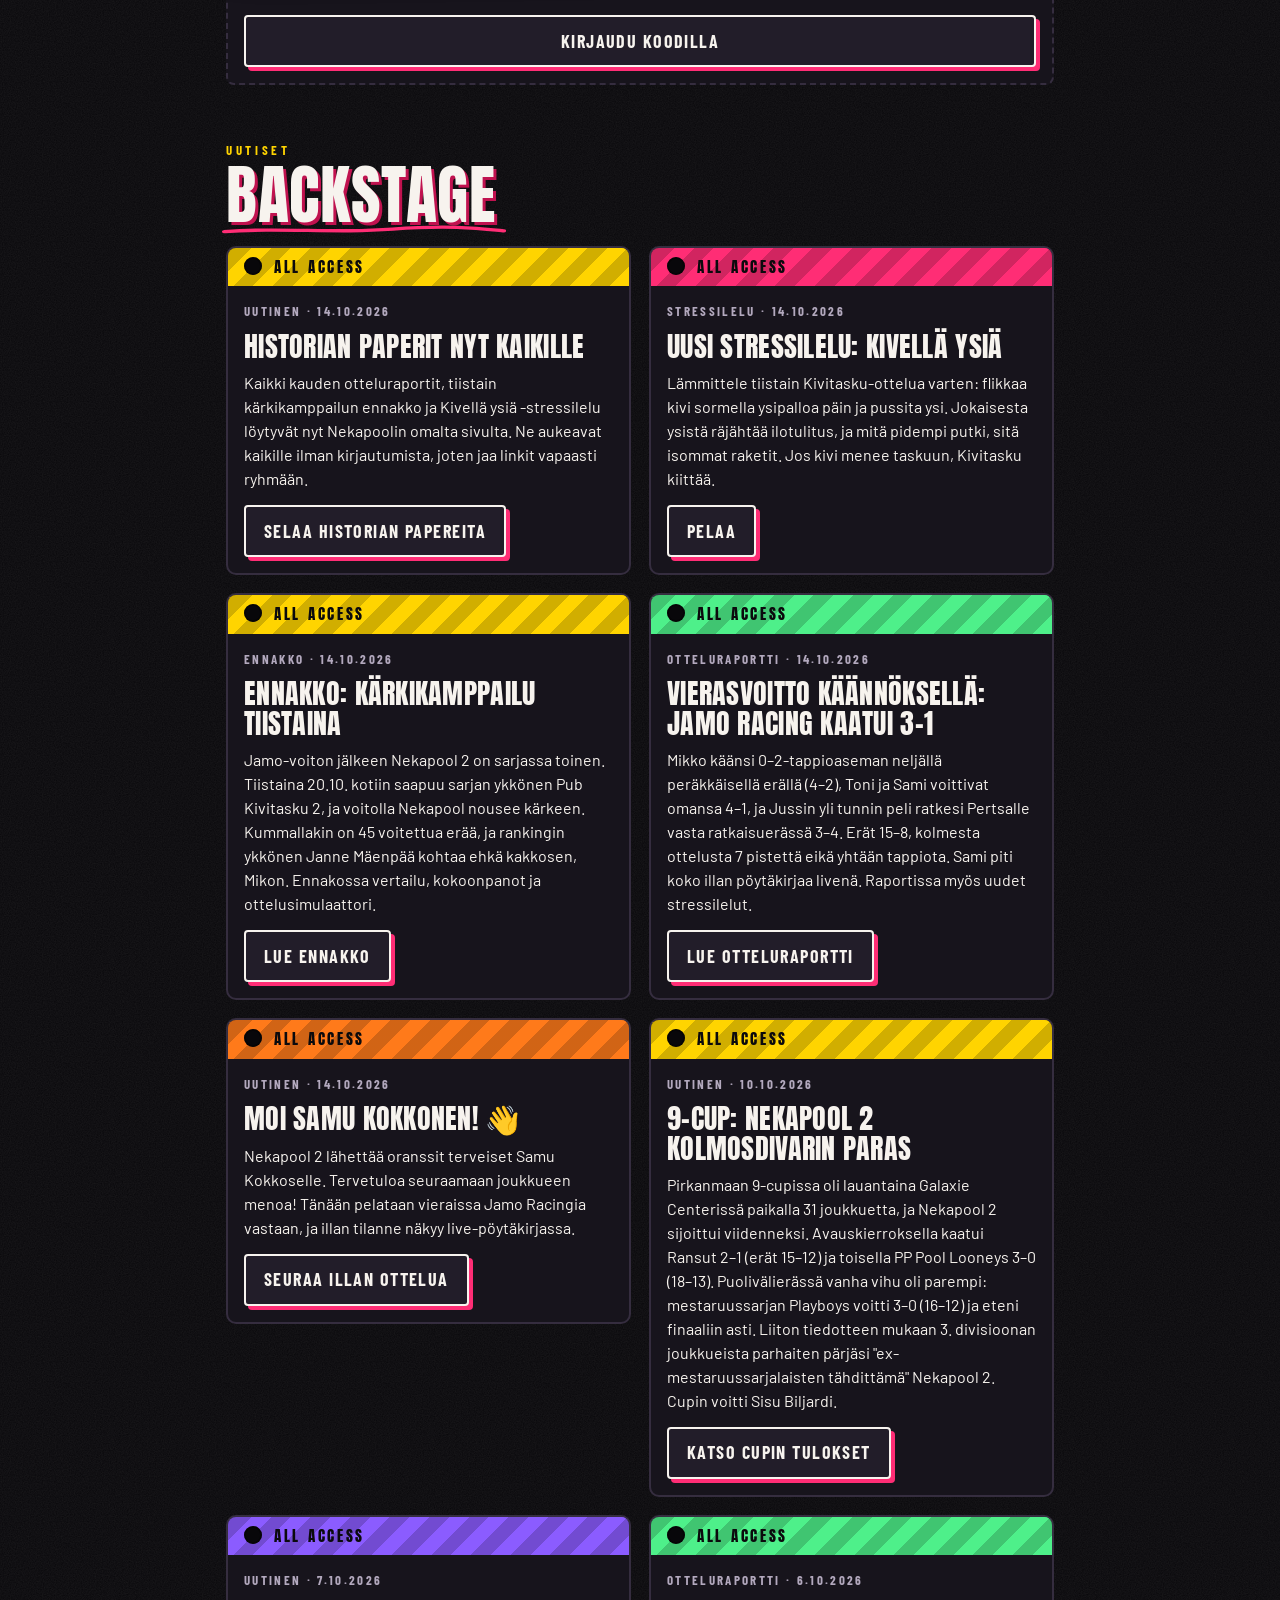
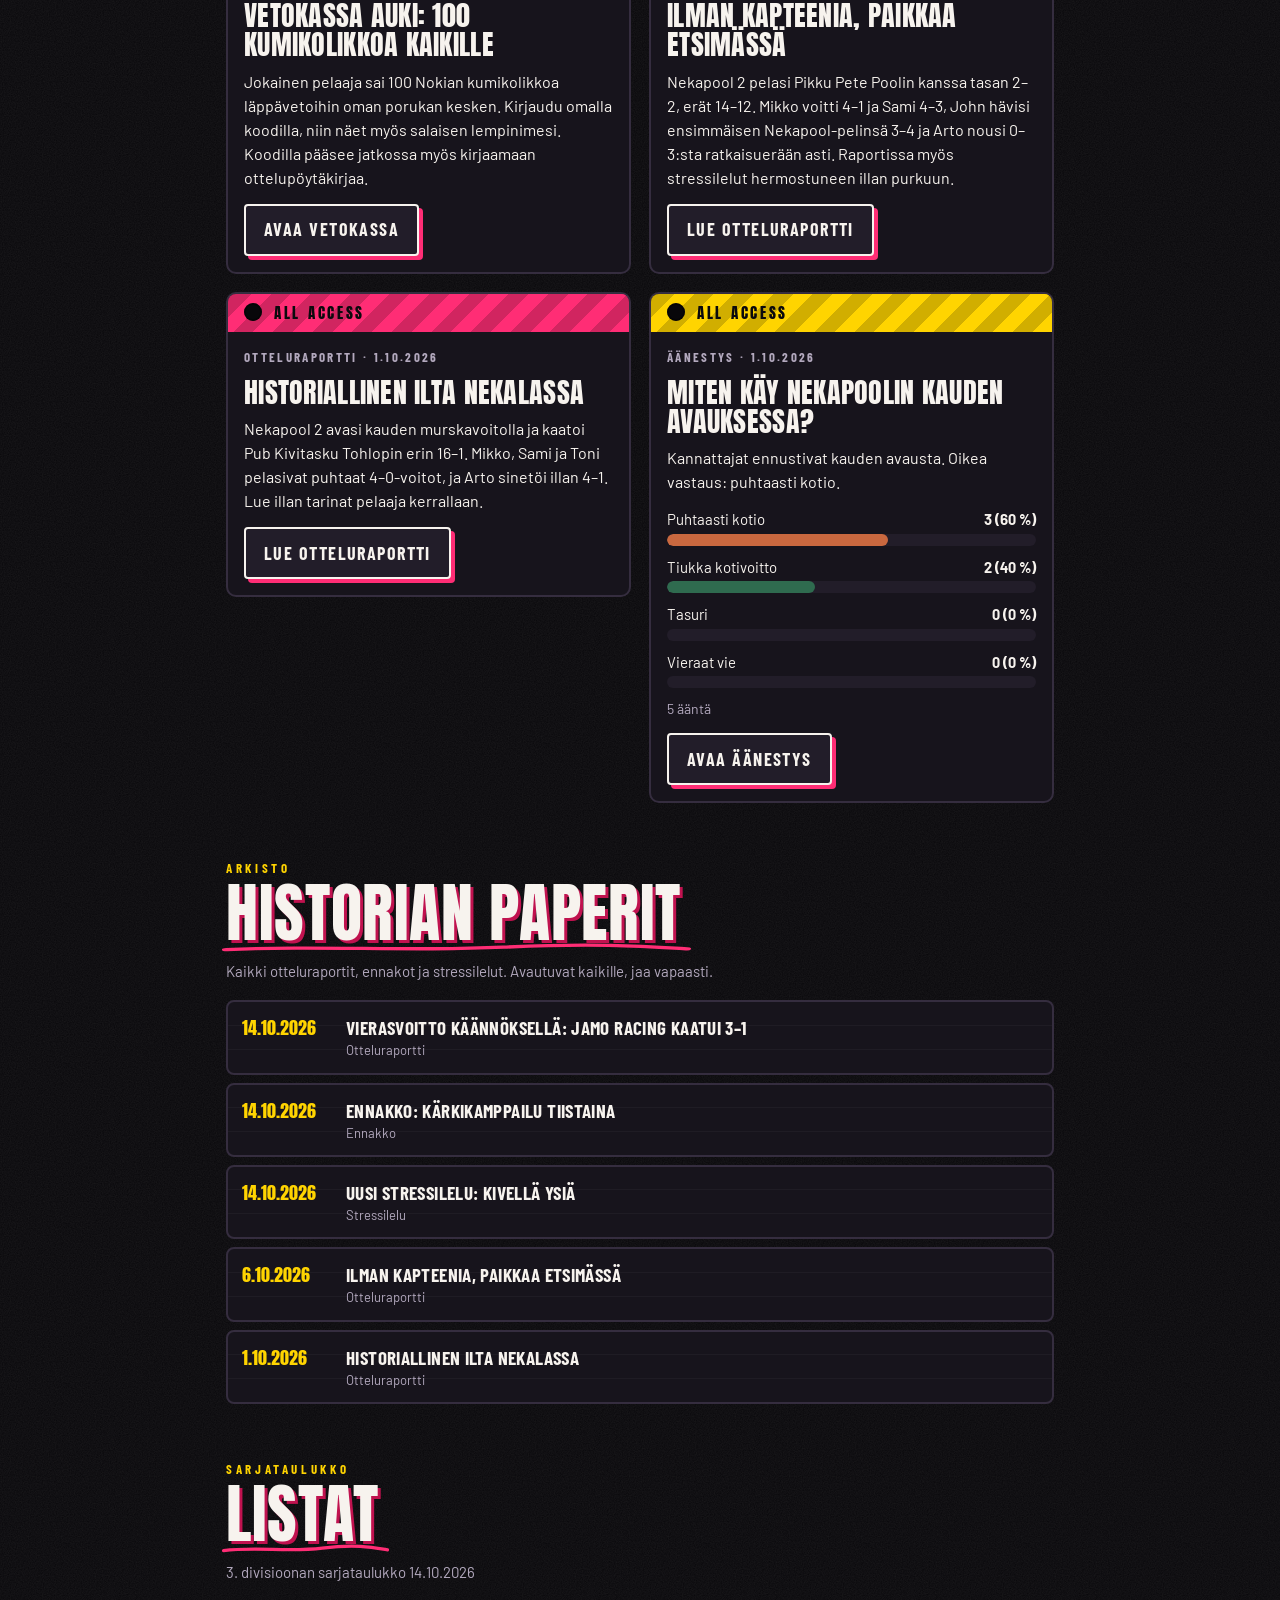
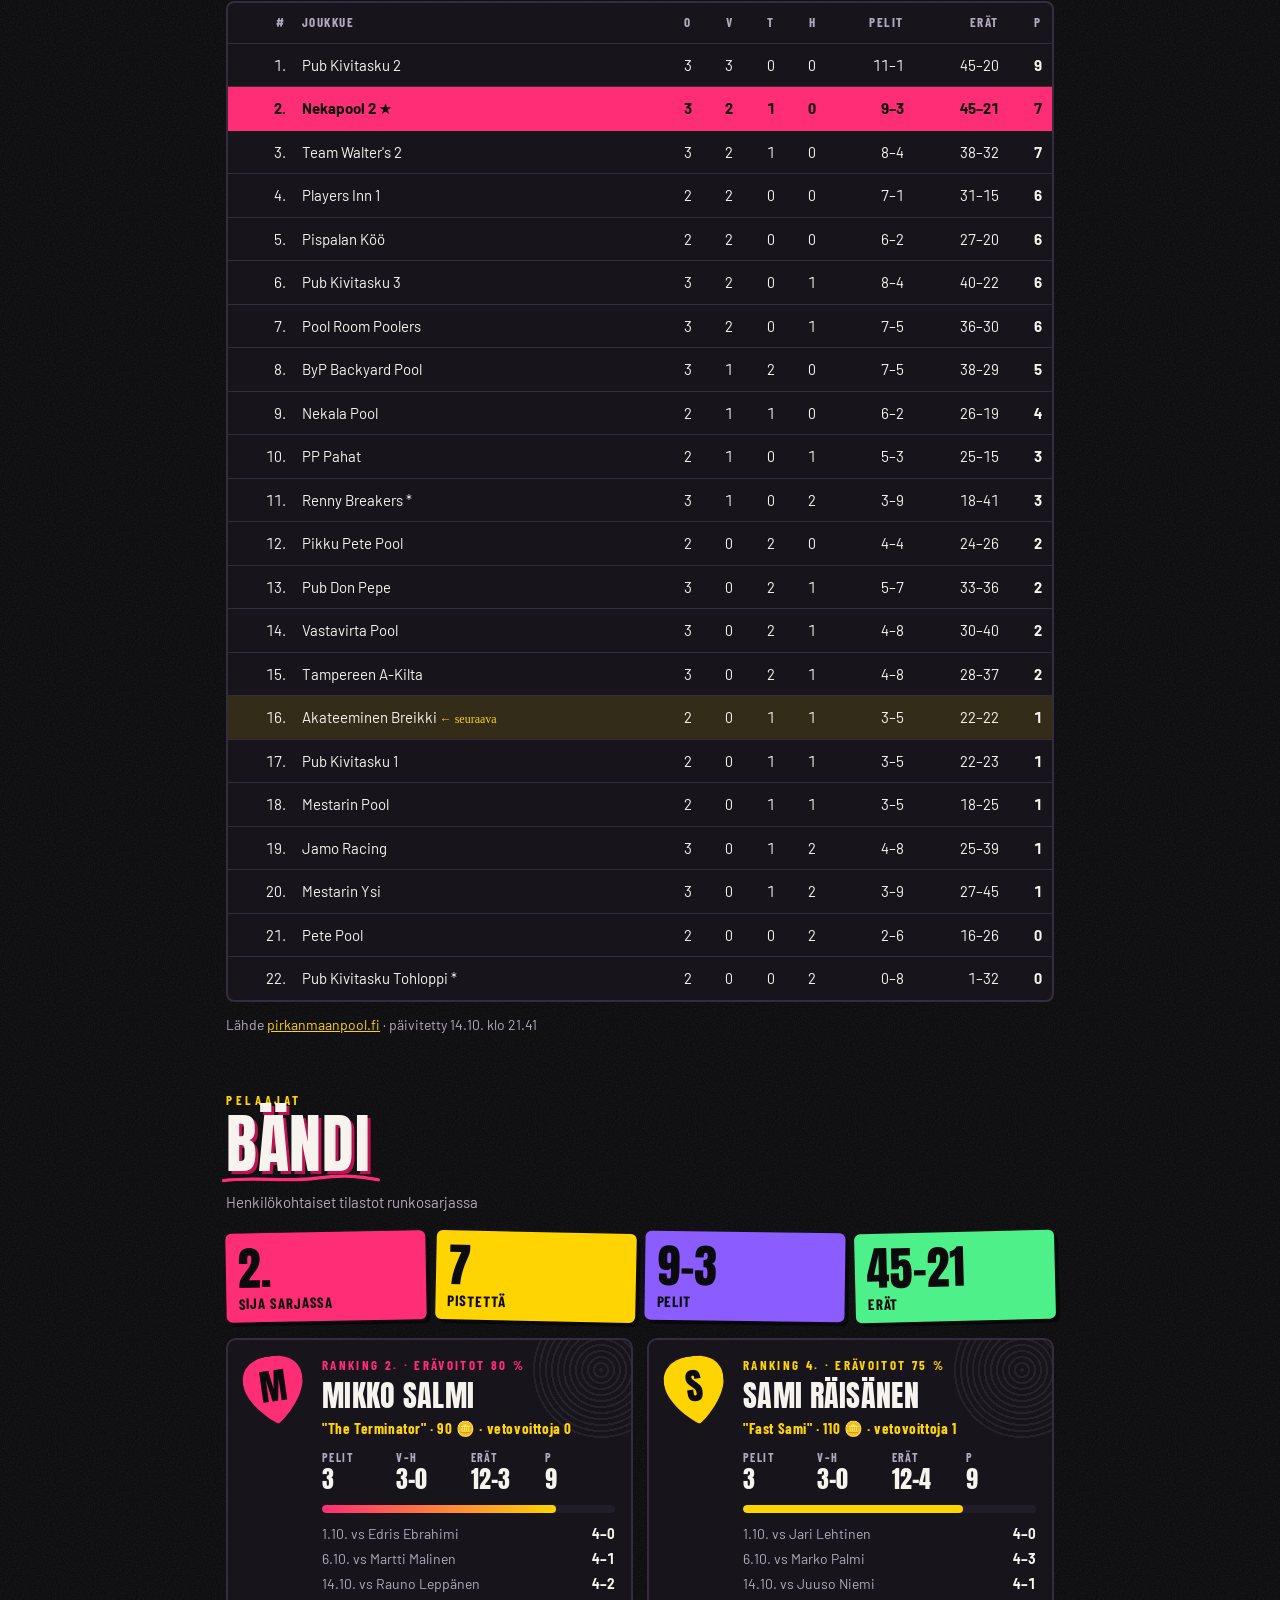
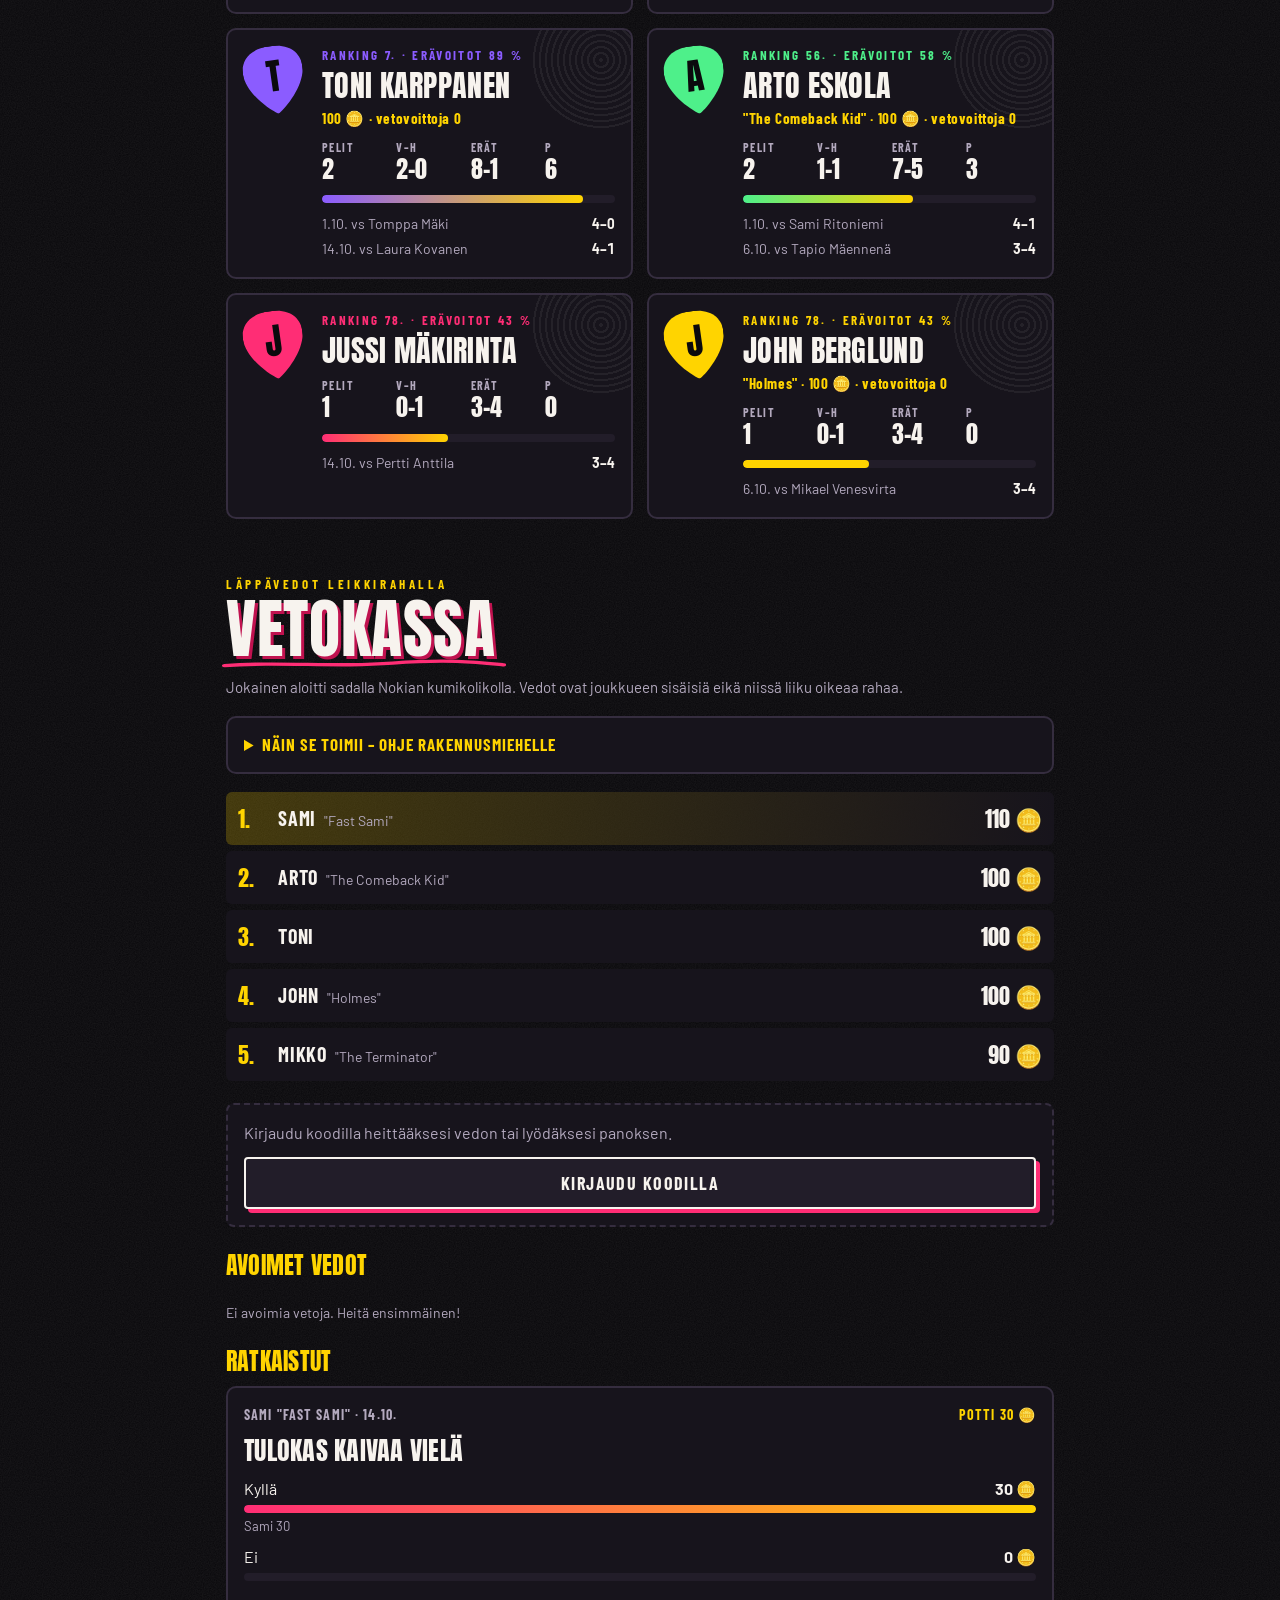
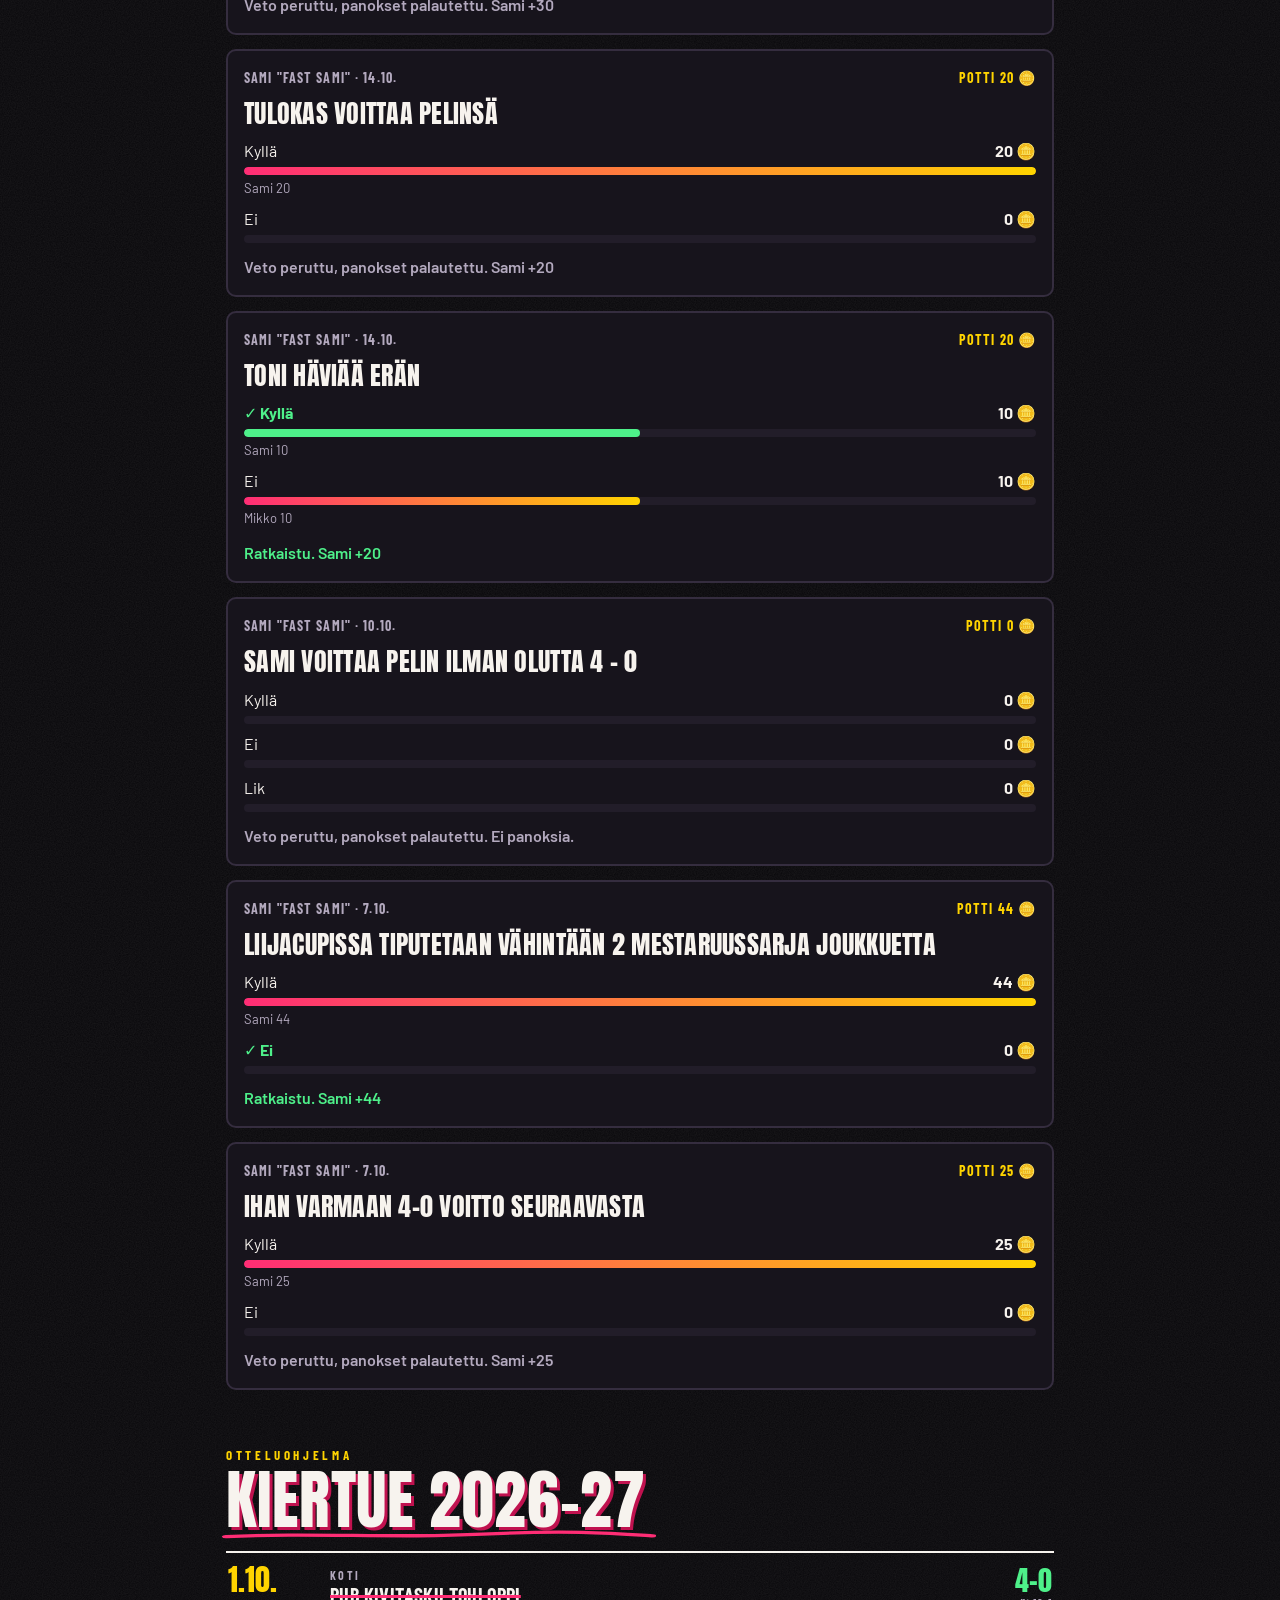
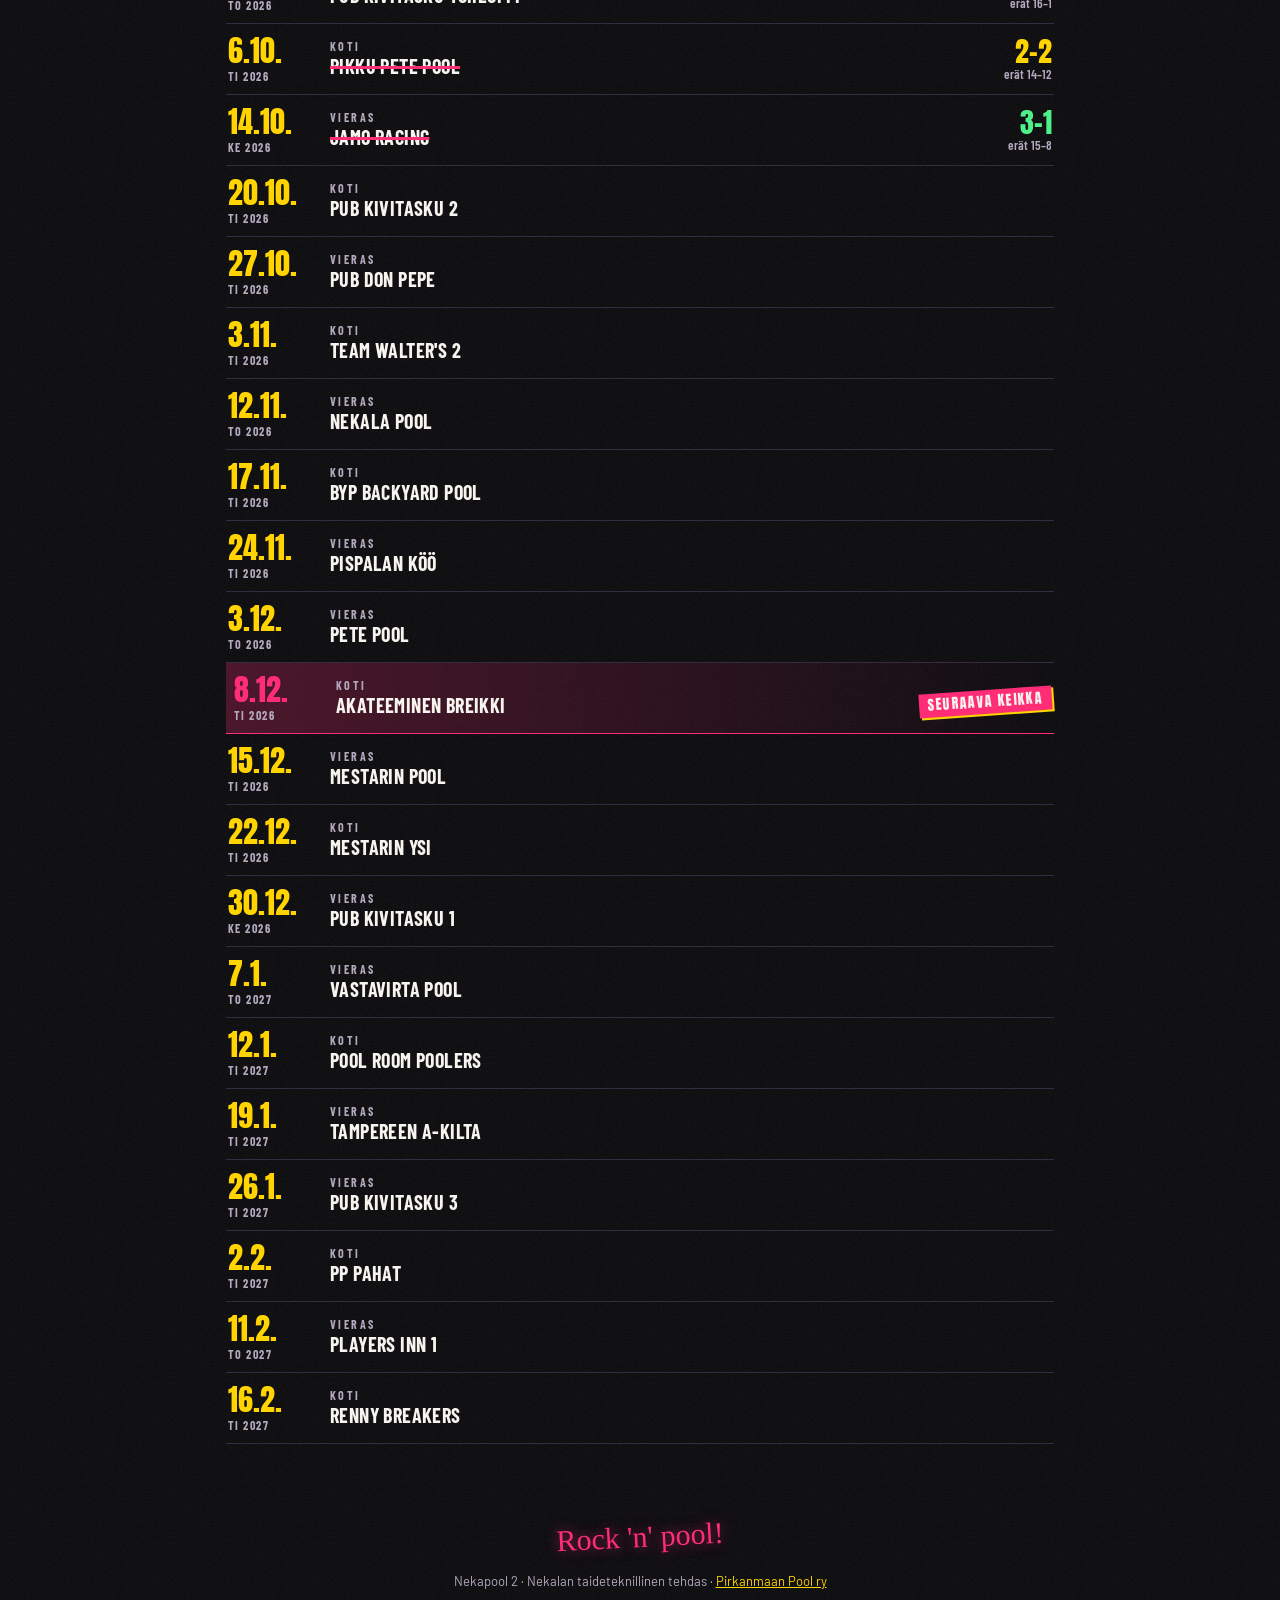
==== commit eb464e06: "Välimuistin ohitus julkaisuihin ja Kivellä ysiä -pelinosto etusivulle Co-Authored-By: Claude Opus 5." ====
--- a/index.html
+++ b/index.html
@@ -20,7 +20,7 @@
   <link rel="preconnect" href="https://fonts.googleapis.com">
   <link rel="preconnect" href="https://fonts.gstatic.com" crossorigin>
   <link rel="stylesheet" href="https://fonts.googleapis.com/css2?family=Anton&family=Barlow+Condensed:wght@500;600;700&family=Barlow:wght@400;500;600&family=Caveat:wght@500;700&family=Patrick+Hand&family=Permanent+Marker&display=swap">
-  <link rel="stylesheet" href="css/tyyli.css">
+  <link rel="stylesheet" href="css/tyyli.css?v=__VERSIO__">
 </head>
 <body>
 
@@ -45,6 +45,11 @@
     <p class="scrawl">World tour 2026–27</p>
     <p class="hero-lede" id="heroLede">Nekalan taideteknillisen tehtaan poolijoukkue.</p>
     <a class="breaking" id="breaking" hidden target="_blank" rel="noopener"></a>
+    <a class="game-banner" href="raportit/kivella-ysia.html">
+      <span class="game-ball" aria-hidden="true">9</span>
+      <span class="join-txt"><b>Pelaa: Kivellä ysiä</b>Flikkaa kivi ysiä päin. Räjähdyksiä, sateenkaaria ja ilotulitteita.</span>
+      <span class="join-go" aria-hidden="true">→</span>
+    </a>
     <button class="join-banner" id="joinBanner" type="button" data-open-login>
       <span class="join-coin" aria-hidden="true">🪙</span>
       <span class="join-txt"><b>Liity koodilla vetoon!</b> Sulla odottaa 100 kumikolikkoa ja salainen lempinimi.</span>
@@ -310,9 +315,9 @@
 </dialog>
 <div class="toast" id="toast" role="status" hidden></div>
 
-<script src="js/live.js"></script>
-<script src="js/auth.js"></script>
-<script src="js/kassa.js"></script>
-<script src="js/app.js"></script>
+<script src="js/live.js?v=__VERSIO__"></script>
+<script src="js/auth.js?v=__VERSIO__"></script>
+<script src="js/kassa.js?v=__VERSIO__"></script>
+<script src="js/app.js?v=__VERSIO__"></script>
 </body>
 </html>
--- a/css/tyyli.css
+++ b/css/tyyli.css
@@ -434,6 +434,20 @@
 .prof-stats dd { margin: 0; font-family: var(--font-poster); font-size: 26px; line-height: 1.2; }
 .toast { position: fixed; left: 16px; right: 16px; bottom: calc(var(--tabbar-h) + 14px + env(safe-area-inset-bottom, 0px)); z-index: 60; margin-inline: auto; max-width: 420px;
   padding: 12px 16px; background: var(--gold); color: var(--on); font-weight: 600; border-radius: 8px; box-shadow: 4px 4px 0 var(--pink); }
+
+/* pelinosto */
+.game-banner {
+  display: flex; align-items: center; gap: 12px; width: 100%; max-width: 560px; margin: 16px auto 0; padding: 12px 14px; text-align: left;
+  color: var(--fg); text-decoration: none; border: 2px solid var(--fg); border-radius: 10px;
+  background: linear-gradient(110deg, #0f6b4f 0%, #13805e 55%, #0a4a37 100%); box-shadow: 4px 4px 0 var(--gold);
+  font: 500 15px/1.35 var(--font-body);
+}
+.game-banner:active { transform: translate(3px, 3px); box-shadow: 1px 1px 0 var(--gold); }
+.game-banner .join-txt b { color: var(--gold); }
+.game-ball { flex: none; width: 44px; height: 44px; border-radius: 50%; display: grid; place-items: center; font: 700 16px var(--font-body); color: var(--on);
+  background: radial-gradient(circle at 35% 30%, #fff 0 18%, transparent 19%), linear-gradient(180deg, #f7f7f2 0 24%, var(--gold) 24% 76%, #f7f7f2 76%);
+  box-shadow: inset -3px -4px 8px rgba(0, 0, 0, 0.3); animation: roll 3s ease-in-out infinite; }
+@keyframes roll { 50% { transform: translateX(6px) rotate(40deg); } }
 
 /* liittymisilmoitus */
 .join-banner {
@@ -537,7 +551,7 @@
 }
 @media (prefers-reduced-motion: reduce) {
   html { scroll-behavior: auto; }
-  .beams i, .eq i, .breaking, .join-coin, .reveal.go .reveal-nick, .logo-num, .btn-rock, .g-row.flash, .g-end, .live-dot.ok, .paper.shuffling .g-row, .tg i.new { animation: none; }
+  .beams i, .eq i, .breaking, .join-coin, .game-ball, .reveal.go .reveal-nick, .logo-num, .btn-rock, .g-row.flash, .g-end, .live-dot.ok, .paper.shuffling .g-row, .tg i.new { animation: none; }
   .ticker-run { animation: none; padding-left: 0; }
   .poll-bar span { transition: none; }
 }
